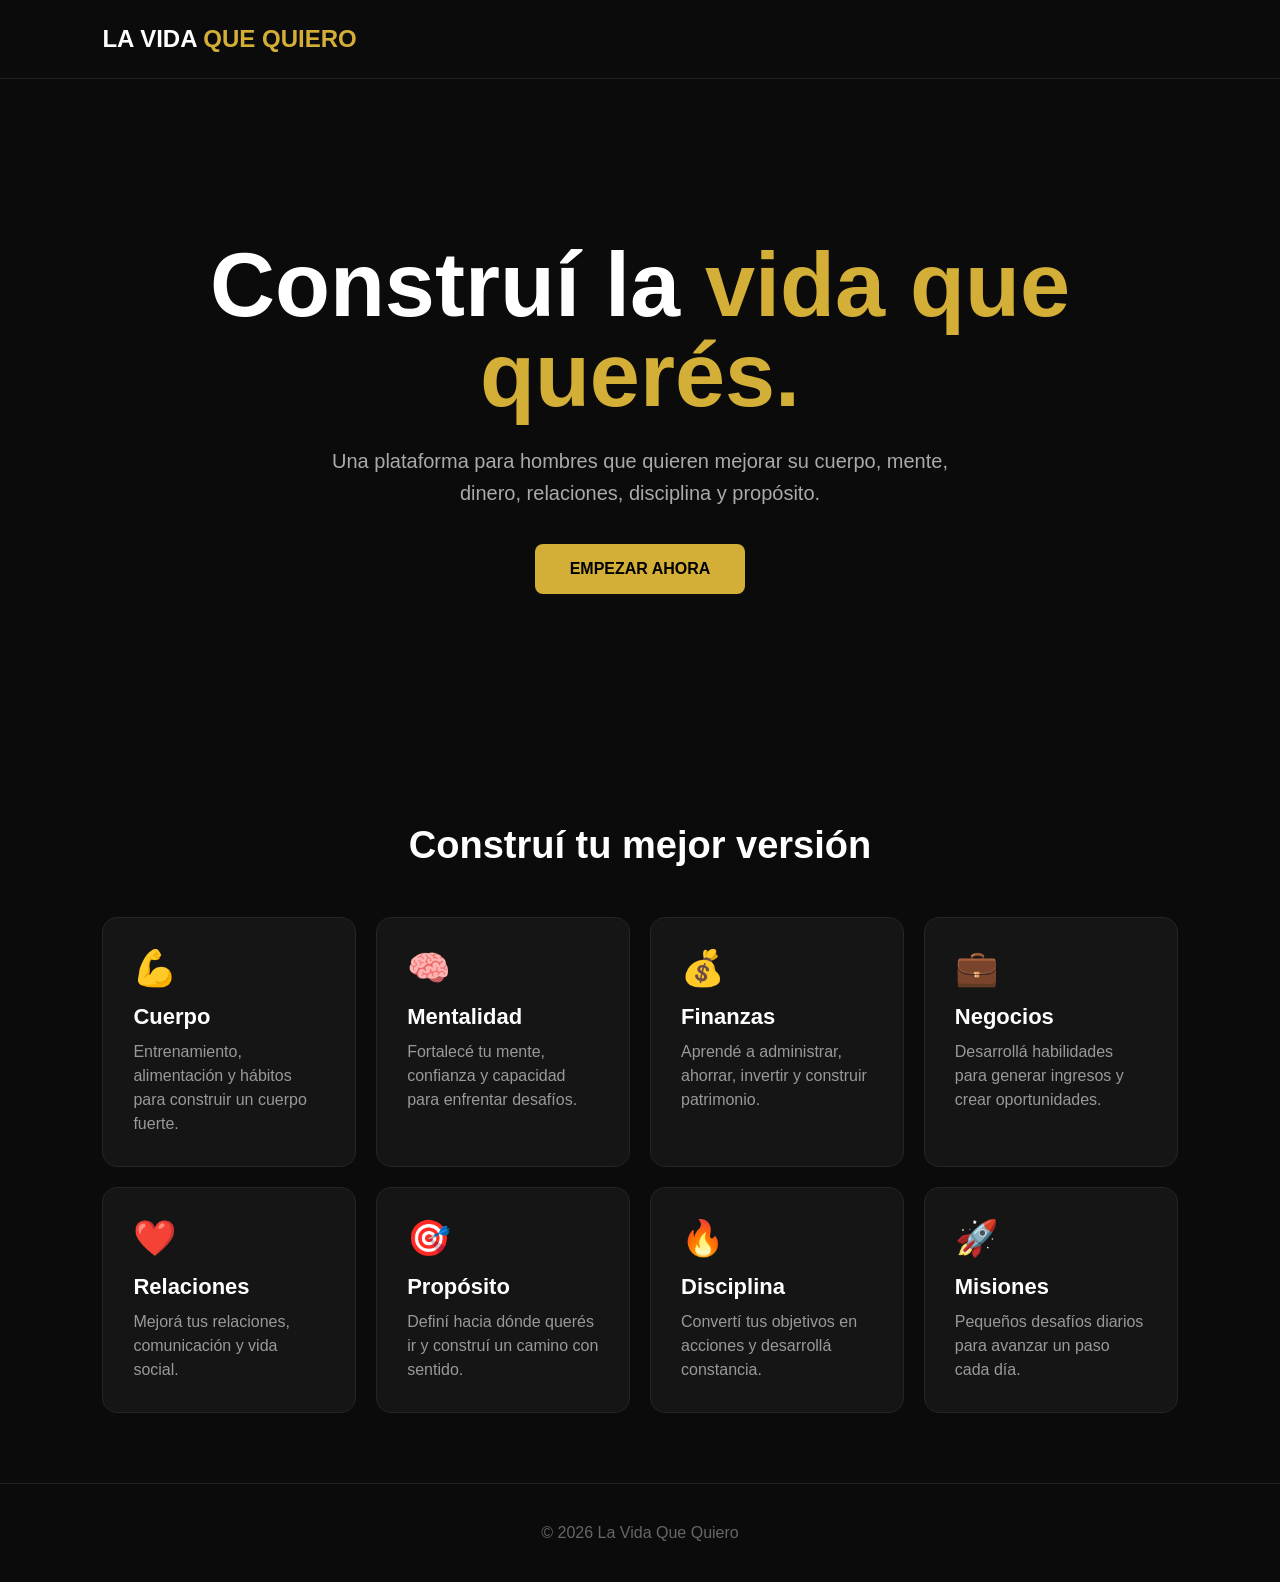
==== index.html @ 5ab0fb5f "Fix navigation links and section IDs in index.html Updated section IDs and button link for navigatio" ====
<!DOCTYPE html>
<html lang="es">
<head>
  <meta charset="UTF-8">
  <meta name="viewport" content="width=device-width, initial-scale=1.0">
  <title>La Vida Que Quiero</title>

  <style>
    * {
      margin: 0;
      padding: 0;
      box-sizing: border-box;
      font-family: Arial, sans-serif;
    }

    body {
      background: #0b0b0b;
      color: white;
      min-height: 100vh;
    }

    header {
      padding: 25px 8%;
      display: flex;
      justify-content: space-between;
      align-items: center;
      border-bottom: 1px solid #222;
    }

    .logo {
      font-size: 24px;
      font-weight: bold;
    }

    .logo span {
      color: #d4af37;
    }

    .hero {
      min-height: 75vh;
      display: flex;
      flex-direction: column;
      justify-content: center;
      align-items: center;
      text-align: center;
      padding: 40px 20px;
    }

    .hero h1 {
      font-size: clamp(45px, 8vw, 90px);
      max-width: 1000px;
      line-height: 1;
      margin-bottom: 25px;
    }

    .hero h1 span {
      color: #d4af37;
    }

    .hero p {
      max-width: 650px;
      color: #aaa;
      font-size: 20px;
      line-height: 1.6;
      margin-bottom: 35px;
    }

    .btn {
      display: inline-block;
      padding: 16px 35px;
      background: #d4af37;
      color: #000;
      text-decoration: none;
      font-weight: bold;
      border-radius: 8px;
      transition: 0.3s;
    }

    .btn:hover {
      transform: translateY(-3px);
      background: #f0ca4d;
    }

    .areas {
      padding: 70px 8%;
    }

    .areas h2 {
      text-align: center;
      font-size: 38px;
      margin-bottom: 50px;
    }

    .grid {
      display: grid;
      grid-template-columns: repeat(auto-fit, minmax(220px, 1fr));
      gap: 20px;
    }

    .card {
      background: #151515;
      border: 1px solid #252525;
      border-radius: 15px;
      padding: 30px;
      transition: 0.3s;
    }

    .card:hover {
      transform: translateY(-5px);
      border-color: #d4af37;
    }

    .card .icon {
      font-size: 35px;
      margin-bottom: 15px;
    }

    .card h3 {
      margin-bottom: 10px;
      font-size: 22px;
    }

    .card p {
      color: #999;
      line-height: 1.5;
    }

    footer {
      text-align: center;
      padding: 40px;
      border-top: 1px solid #222;
      color: #666;
    }
  </style>
</head>

<body>

  <header>
    <div class="logo">LA VIDA <span>QUE QUIERO</span></div>
  </header>

  <section class="hero">
    <h1>Construí la <span>vida que querés.</span></h1>

    <p>
      Una plataforma para hombres que quieren mejorar su cuerpo,
      mente, dinero, relaciones, disciplina y propósito.
    </p>

    <a href="#inicio" class="btn">EMPEZAR AHORA</a>
  </section>

  <section class="areas" id="inicio">

    <h2>Construí tu mejor versión</h2>

    <div class="grid">

      <div class="card">
        <div class="icon">💪</div>
        <h3>Cuerpo</h3>
        <p>Entrenamiento, alimentación y hábitos para construir un cuerpo fuerte.</p>
      </div>

      <div class="card">
        <div class="icon">🧠</div>
        <h3>Mentalidad</h3>
        <p>Fortalecé tu mente, confianza y capacidad para enfrentar desafíos.</p>
      </div>

      <div class="card">
        <div class="icon">💰</div>
        <h3>Finanzas</h3>
        <p>Aprendé a administrar, ahorrar, invertir y construir patrimonio.</p>
      </div>

      <div class="card">
        <div class="icon">💼</div>
        <h3>Negocios</h3>
        <p>Desarrollá habilidades para generar ingresos y crear oportunidades.</p>
      </div>

      <div class="card">
        <div class="icon">❤️</div>
        <h3>Relaciones</h3>
        <p>Mejorá tus relaciones, comunicación y vida social.</p>
      </div>

      <div class="card">
        <div class="icon">🎯</div>
        <h3>Propósito</h3>
        <p>Definí hacia dónde querés ir y construí un camino con sentido.</p>
      </div>

      <div class="card">
        <div class="icon">🔥</div>
        <h3>Disciplina</h3>
        <p>Convertí tus objetivos en acciones y desarrollá constancia.</p>
      </div>

      <div class="card">
        <div class="icon">🚀</div>
        <h3>Misiones</h3>
        <p>Pequeños desafíos diarios para avanzar un paso cada día.</p>
      </div>

    </div>
  </section>

  <footer>
    © 2026 La Vida Que Quiero
  </footer>

</body>
</html>
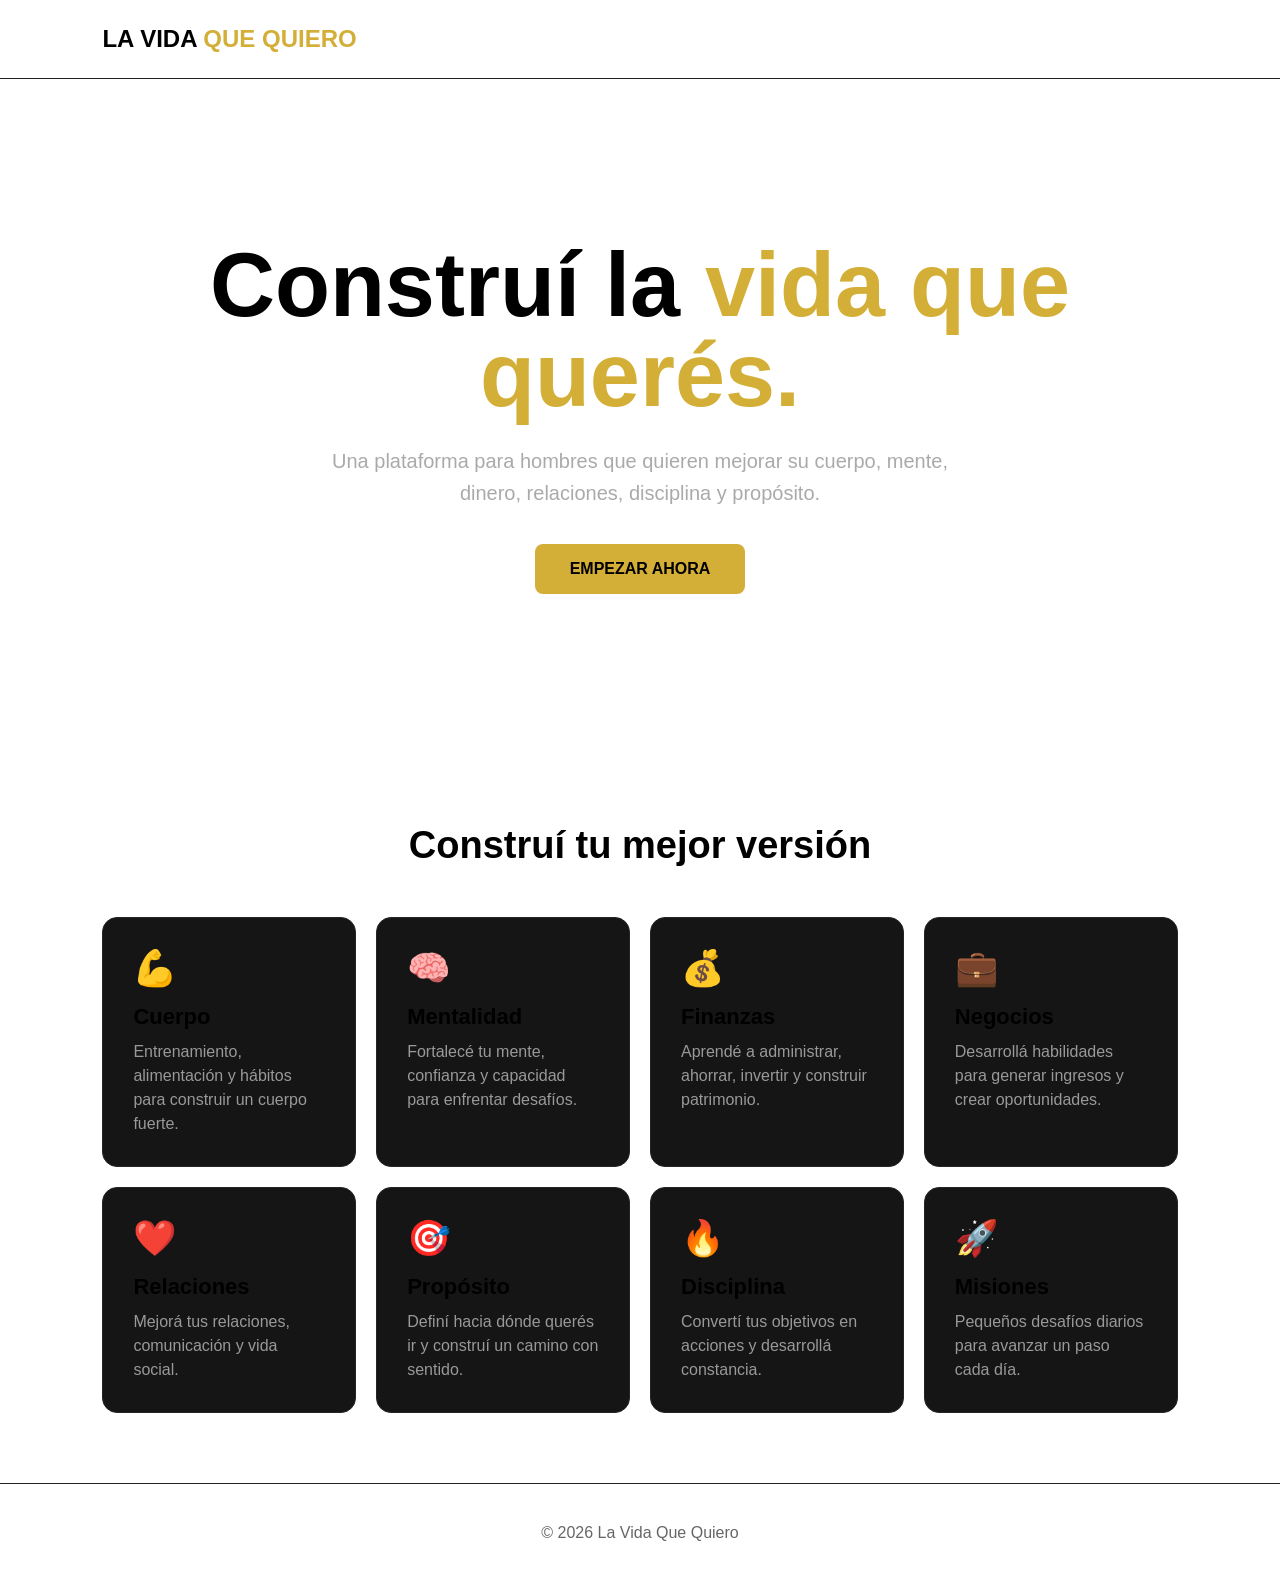
==== commit 384e4f12: "Update index.html" ====
--- a/index.html
+++ b/index.html
@@ -13,6 +13,17 @@
       font-family: Arial, sans-serif;
     }
 
+    <script>
+function iniciarDisciplina() {
+  alert(
+    "🔥 DESAFÍO DE DISCIPLINA\n\n" +
+    "Durante los próximos 7 días vas a cumplir una misión diaria.\n\n" +
+    "Día 1: Levantate y tendé tu cama inmediatamente.\n\n" +
+    "¿Estás preparado para empezar?"
+  );
+}
+</script>
+    
     body {
       background: #0b0b0b;
       color: white;
@@ -193,11 +204,11 @@
         <p>Definí hacia dónde querés ir y construí un camino con sentido.</p>
       </div>
 
-      <div class="card">
-        <div class="icon">🔥</div>
-        <h3>Disciplina</h3>
-        <p>Convertí tus objetivos en acciones y desarrollá constancia.</p>
-      </div>
+  <div class="card" onclick="iniciarDisciplina()" style="cursor:pointer;">
+  <div class="icon">🔥</div>
+  <h3>Disciplina</h3>
+  <p>Convertí tus objetivos en acciones y desarrollá constancia.</p>
+</div>
 
       <div class="card">
         <div class="icon">🚀</div>
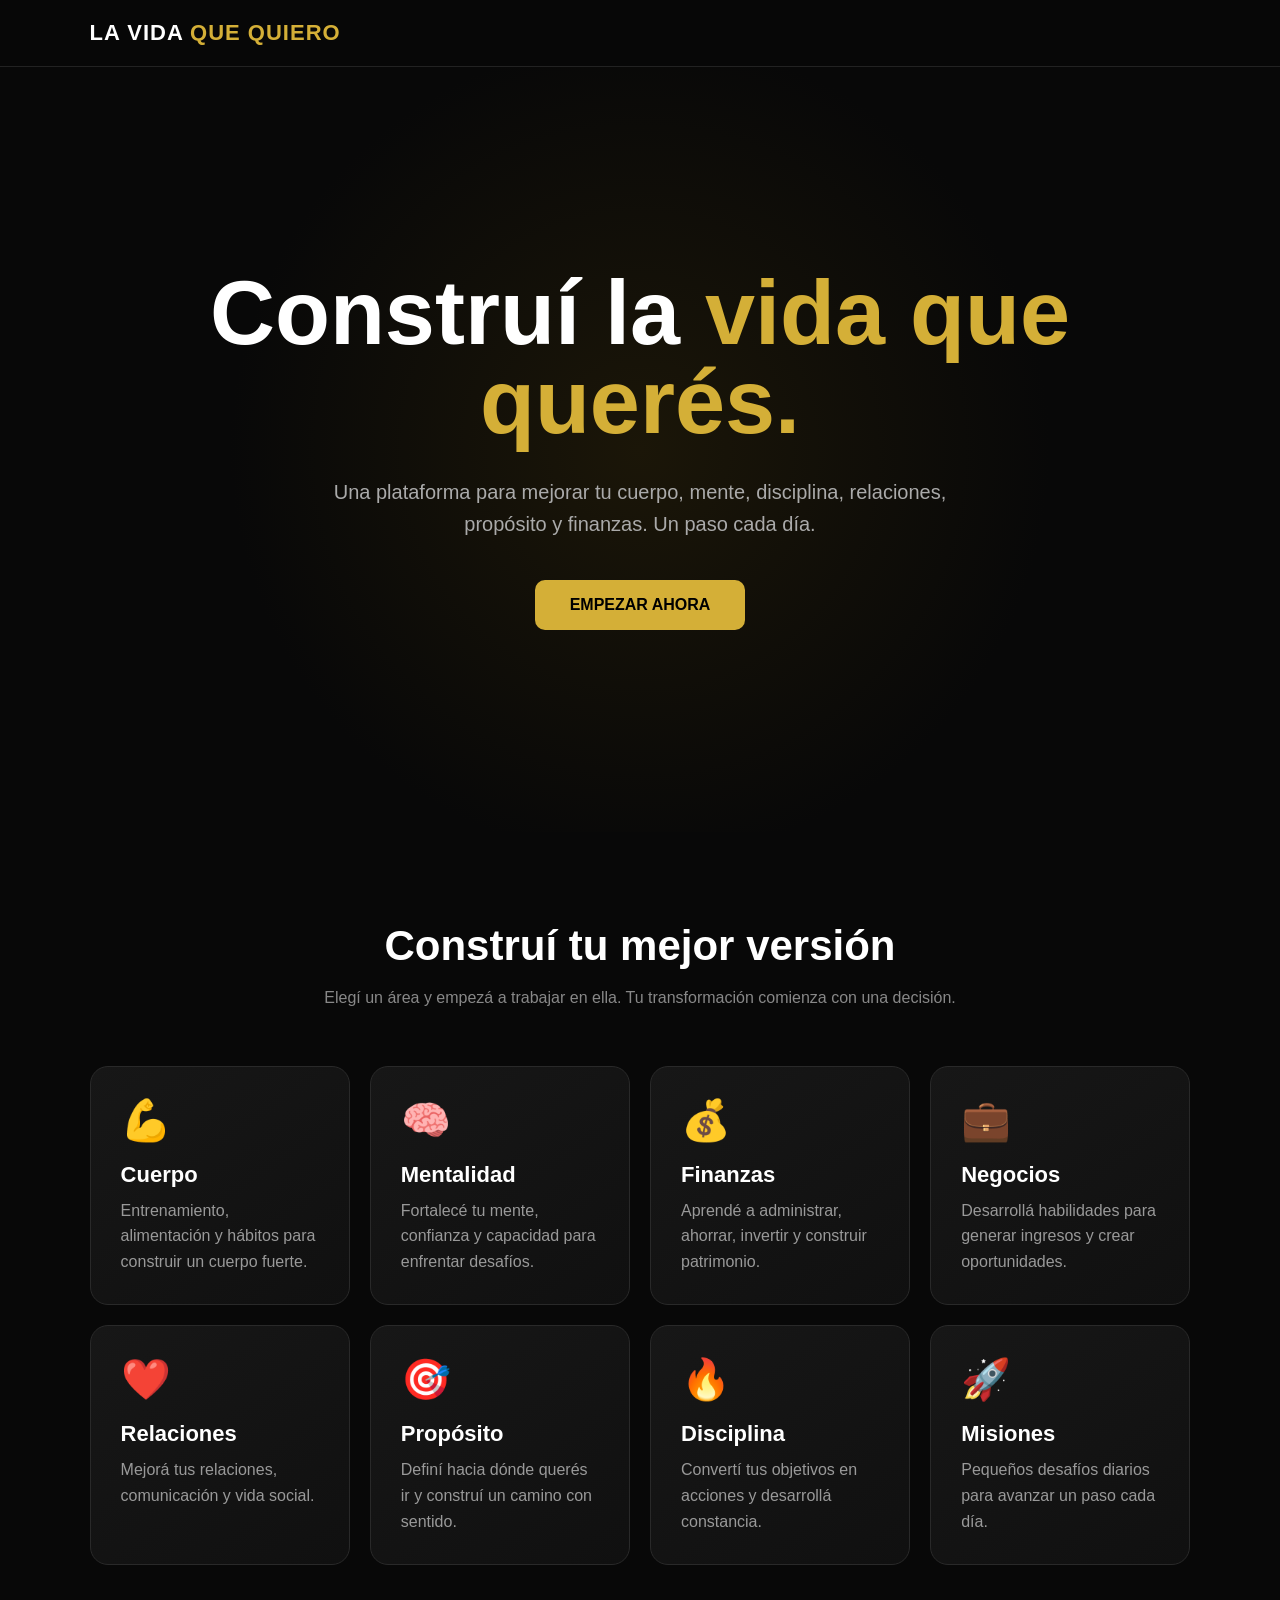
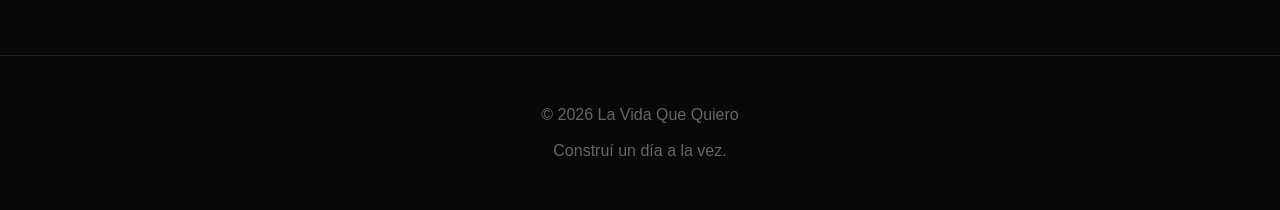
==== commit 53c57ea1: "Refactor index.html for improved structure and styles" ====
--- a/index.html
+++ b/index.html
@@ -1,227 +1,1056 @@
 <!DOCTYPE html>
 <html lang="es">
 <head>
-  <meta charset="UTF-8">
-  <meta name="viewport" content="width=device-width, initial-scale=1.0">
-  <title>La Vida Que Quiero</title>
-
-  <style>
-    * {
-      margin: 0;
-      padding: 0;
-      box-sizing: border-box;
-      font-family: Arial, sans-serif;
-    }
-
-    <script>
-function iniciarDisciplina() {
-  alert(
-    "🔥 DESAFÍO DE DISCIPLINA\n\n" +
-    "Durante los próximos 7 días vas a cumplir una misión diaria.\n\n" +
-    "Día 1: Levantate y tendé tu cama inmediatamente.\n\n" +
-    "¿Estás preparado para empezar?"
-  );
-}
+<meta charset="UTF-8">
+<meta name="viewport" content="width=device-width, initial-scale=1.0">
+
+<title>La Vida Que Quiero</title>
+
+<style>
+
+*{
+    margin:0;
+    padding:0;
+    box-sizing:border-box;
+    font-family:Arial,Helvetica,sans-serif;
+}
+
+html{
+    scroll-behavior:smooth;
+}
+
+body{
+    background:#080808;
+    color:#fff;
+    min-height:100vh;
+}
+
+/* HEADER */
+
+header{
+    position:sticky;
+    top:0;
+    z-index:100;
+    padding:20px 7%;
+    display:flex;
+    justify-content:space-between;
+    align-items:center;
+    background:rgba(8,8,8,.92);
+    backdrop-filter:blur(10px);
+    border-bottom:1px solid #222;
+}
+
+.logo{
+    font-size:22px;
+    font-weight:800;
+    letter-spacing:1px;
+}
+
+.logo span{
+    color:#d4af37;
+}
+
+/* HERO */
+
+.hero{
+    min-height:85vh;
+    display:flex;
+    flex-direction:column;
+    justify-content:center;
+    align-items:center;
+    text-align:center;
+    padding:70px 20px;
+    background:
+    radial-gradient(circle at center,#1b1608 0%,#080808 55%);
+}
+
+.hero h1{
+    font-size:clamp(45px,8vw,90px);
+    line-height:.98;
+    max-width:1000px;
+    margin-bottom:30px;
+}
+
+.hero h1 span{
+    color:#d4af37;
+}
+
+.hero p{
+    max-width:700px;
+    color:#aaa;
+    font-size:20px;
+    line-height:1.6;
+    margin-bottom:40px;
+}
+
+.btn{
+    display:inline-block;
+    border:none;
+    padding:16px 35px;
+    background:#d4af37;
+    color:#000;
+    text-decoration:none;
+    font-weight:800;
+    border-radius:10px;
+    cursor:pointer;
+    transition:.3s;
+}
+
+.btn:hover{
+    transform:translateY(-3px);
+    box-shadow:0 10px 30px rgba(212,175,55,.2);
+}
+
+/* AREAS */
+
+.areas{
+    padding:90px 7%;
+}
+
+.section-title{
+    text-align:center;
+    font-size:42px;
+    margin-bottom:15px;
+}
+
+.section-subtitle{
+    text-align:center;
+    color:#888;
+    max-width:650px;
+    margin:0 auto 55px;
+    line-height:1.6;
+}
+
+.grid{
+    display:grid;
+    grid-template-columns:repeat(auto-fit,minmax(230px,1fr));
+    gap:20px;
+}
+
+.card{
+    background:linear-gradient(145deg,#171717,#101010);
+    border:1px solid #292929;
+    border-radius:18px;
+    padding:30px;
+    cursor:pointer;
+    transition:.3s;
+}
+
+.card:hover{
+    transform:translateY(-7px);
+    border-color:#d4af37;
+    box-shadow:0 15px 40px rgba(0,0,0,.5);
+}
+
+.icon{
+    font-size:40px;
+    margin-bottom:18px;
+}
+
+.card h3{
+    font-size:22px;
+    margin-bottom:10px;
+}
+
+.card p{
+    color:#999;
+    line-height:1.6;
+}
+
+/* MODAL */
+
+.modal{
+    display:none;
+    position:fixed;
+    inset:0;
+    z-index:1000;
+    background:rgba(0,0,0,.82);
+    backdrop-filter:blur(8px);
+    padding:20px;
+    overflow-y:auto;
+}
+
+.modal.active{
+    display:flex;
+    justify-content:center;
+    align-items:center;
+}
+
+.modal-box{
+    width:100%;
+    max-width:650px;
+    max-height:90vh;
+    overflow-y:auto;
+    background:#111;
+    border:1px solid #333;
+    border-radius:22px;
+    padding:30px;
+    position:relative;
+    box-shadow:0 30px 80px rgba(0,0,0,.8);
+}
+
+.close{
+    position:absolute;
+    top:15px;
+    right:20px;
+    background:none;
+    border:none;
+    color:#aaa;
+    font-size:30px;
+    cursor:pointer;
+}
+
+.close:hover{
+    color:#fff;
+}
+
+.modal-title{
+    font-size:32px;
+    margin-bottom:10px;
+}
+
+.modal-description{
+    color:#999;
+    line-height:1.6;
+    margin-bottom:25px;
+}
+
+/* PROGRESS */
+
+.progress-info{
+    display:flex;
+    justify-content:space-between;
+    margin-bottom:10px;
+    font-weight:bold;
+}
+
+.progress-bar{
+    width:100%;
+    height:12px;
+    background:#252525;
+    border-radius:20px;
+    overflow:hidden;
+    margin-bottom:30px;
+}
+
+.progress-fill{
+    height:100%;
+    width:0%;
+    background:#d4af37;
+    transition:.5s;
+}
+
+/* DAYS */
+
+.day{
+    background:#181818;
+    border:1px solid #292929;
+    border-radius:15px;
+    padding:20px;
+    margin-bottom:15px;
+    display:flex;
+    justify-content:space-between;
+    align-items:center;
+    gap:15px;
+}
+
+.day.completed{
+    border-color:#d4af37;
+    background:#19170f;
+}
+
+.day-number{
+    color:#d4af37;
+    font-weight:bold;
+    margin-bottom:5px;
+}
+
+.day h4{
+    margin-bottom:5px;
+}
+
+.day p{
+    color:#888;
+    font-size:14px;
+}
+
+.complete-btn{
+    border:1px solid #444;
+    background:#222;
+    color:#fff;
+    padding:10px 15px;
+    border-radius:8px;
+    cursor:pointer;
+    white-space:nowrap;
+}
+
+.complete-btn:hover{
+    border-color:#d4af37;
+}
+
+.day.completed .complete-btn{
+    background:#d4af37;
+    color:#000;
+    border-color:#d4af37;
+}
+
+/* RESET */
+
+.reset{
+    margin-top:20px;
+    background:transparent;
+    color:#777;
+    border:1px solid #333;
+    padding:10px 15px;
+    border-radius:8px;
+    cursor:pointer;
+}
+
+.reset:hover{
+    color:#fff;
+}
+
+/* SUCCESS */
+
+.success{
+    display:none;
+    text-align:center;
+    background:#19170f;
+    border:1px solid #d4af37;
+    border-radius:15px;
+    padding:25px;
+    margin-top:20px;
+}
+
+.success.show{
+    display:block;
+}
+
+.success h3{
+    color:#d4af37;
+    font-size:25px;
+    margin-bottom:10px;
+}
+
+/* FOOTER */
+
+footer{
+    text-align:center;
+    padding:50px 20px;
+    border-top:1px solid #222;
+    color:#666;
+}
+
+/* MOBILE */
+
+@media(max-width:600px){
+
+    header{
+        padding:18px 5%;
+    }
+
+    .logo{
+        font-size:17px;
+    }
+
+    .hero{
+        min-height:80vh;
+    }
+
+    .hero p{
+        font-size:17px;
+    }
+
+    .areas{
+        padding:70px 5%;
+    }
+
+    .section-title{
+        font-size:34px;
+    }
+
+    .modal-box{
+        padding:22px;
+    }
+
+    .modal-title{
+        font-size:27px;
+    }
+
+    .day{
+        align-items:flex-start;
+        flex-direction:column;
+    }
+
+    .complete-btn{
+        width:100%;
+    }
+
+}
+
+</style>
+</head>
+
+<body>
+
+<header>
+
+    <div class="logo">
+        LA VIDA <span>QUE QUIERO</span>
+    </div>
+
+</header>
+
+
+<!-- HERO -->
+
+<section class="hero">
+
+    <h1>
+        Construí la <span>vida que querés.</span>
+    </h1>
+
+    <p>
+        Una plataforma para mejorar tu cuerpo, mente,
+        disciplina, relaciones, propósito y finanzas.
+        Un paso cada día.
+    </p>
+
+    <a href="#areas" class="btn">
+        EMPEZAR AHORA
+    </a>
+
+</section>
+
+
+<!-- AREAS -->
+
+<section class="areas" id="areas">
+
+    <h2 class="section-title">
+        Construí tu mejor versión
+    </h2>
+
+    <p class="section-subtitle">
+        Elegí un área y empezá a trabajar en ella.
+        Tu transformación comienza con una decisión.
+    </p>
+
+
+    <div class="grid">
+
+
+        <!-- CUERPO -->
+
+        <div class="card" onclick="mostrarMensaje('Cuerpo')">
+
+            <div class="icon">💪</div>
+
+            <h3>Cuerpo</h3>
+
+            <p>
+                Entrenamiento, alimentación y hábitos
+                para construir un cuerpo fuerte.
+            </p>
+
+        </div>
+
+
+        <!-- MENTALIDAD -->
+
+        <div class="card" onclick="mostrarMensaje('Mentalidad')">
+
+            <div class="icon">🧠</div>
+
+            <h3>Mentalidad</h3>
+
+            <p>
+                Fortalecé tu mente, confianza y capacidad
+                para enfrentar desafíos.
+            </p>
+
+        </div>
+
+
+        <!-- FINANZAS -->
+
+        <div class="card" onclick="mostrarMensaje('Finanzas')">
+
+            <div class="icon">💰</div>
+
+            <h3>Finanzas</h3>
+
+            <p>
+                Aprendé a administrar, ahorrar,
+                invertir y construir patrimonio.
+            </p>
+
+        </div>
+
+
+        <!-- NEGOCIOS -->
+
+        <div class="card" onclick="mostrarMensaje('Negocios')">
+
+            <div class="icon">💼</div>
+
+            <h3>Negocios</h3>
+
+            <p>
+                Desarrollá habilidades para generar
+                ingresos y crear oportunidades.
+            </p>
+
+        </div>
+
+
+        <!-- RELACIONES -->
+
+        <div class="card" onclick="mostrarMensaje('Relaciones')">
+
+            <div class="icon">❤️</div>
+
+            <h3>Relaciones</h3>
+
+            <p>
+                Mejorá tus relaciones, comunicación
+                y vida social.
+            </p>
+
+        </div>
+
+
+        <!-- PROPOSITO -->
+
+        <div class="card" onclick="mostrarMensaje('Propósito')">
+
+            <div class="icon">🎯</div>
+
+            <h3>Propósito</h3>
+
+            <p>
+                Definí hacia dónde querés ir
+                y construí un camino con sentido.
+            </p>
+
+        </div>
+
+
+        <!-- DISCIPLINA -->
+
+        <div class="card"
+             onclick="abrirDisciplina()">
+
+            <div class="icon">🔥</div>
+
+            <h3>Disciplina</h3>
+
+            <p>
+                Convertí tus objetivos en acciones
+                y desarrollá constancia.
+            </p>
+
+        </div>
+
+
+        <!-- MISIONES -->
+
+        <div class="card" onclick="mostrarMensaje('Misiones')">
+
+            <div class="icon">🚀</div>
+
+            <h3>Misiones</h3>
+
+            <p>
+                Pequeños desafíos diarios para avanzar
+                un paso cada día.
+            </p>
+
+        </div>
+
+
+    </div>
+
+</section>
+
+
+<!-- MODAL DISCIPLINA -->
+
+<div class="modal" id="disciplinaModal">
+
+    <div class="modal-box">
+
+        <button class="close"
+                onclick="cerrarDisciplina()">
+            ×
+        </button>
+
+
+        <h2 class="modal-title">
+            🔥 Desafío de Disciplina
+        </h2>
+
+        <p class="modal-description">
+            Durante 7 días vas a completar una misión
+            diaria. No busques perfección. Buscá constancia.
+        </p>
+
+
+        <div class="progress-info">
+
+            <span>Tu progreso</span>
+
+            <span id="progressText">
+                0 / 7
+            </span>
+
+        </div>
+
+
+        <div class="progress-bar">
+
+            <div class="progress-fill"
+                 id="progressFill">
+            </div>
+
+        </div>
+
+
+        <div id="daysContainer">
+
+
+            <!-- DÍA 1 -->
+
+            <div class="day" id="day1">
+
+                <div>
+
+                    <div class="day-number">
+                        DÍA 1
+                    </div>
+
+                    <h4>
+                        Ordená tu entorno
+                    </h4>
+
+                    <p>
+                        Tendé tu cama y ordená tu habitación
+                        apenas comiences el día.
+                    </p>
+
+                </div>
+
+                <button class="complete-btn"
+                        onclick="completarDia(1)">
+                    Completar
+                </button>
+
+            </div>
+
+
+            <!-- DÍA 2 -->
+
+            <div class="day" id="day2">
+
+                <div>
+
+                    <div class="day-number">
+                        DÍA 2
+                    </div>
+
+                    <h4>
+                        Cumplí una promesa
+                    </h4>
+
+                    <p>
+                        Elegí una tarea pendiente y terminala
+                        antes de distraerte.
+                    </p>
+
+                </div>
+
+                <button class="complete-btn"
+                        onclick="completarDia(2)">
+                    Completar
+                </button>
+
+            </div>
+
+
+            <!-- DÍA 3 -->
+
+            <div class="day" id="day3">
+
+                <div>
+
+                    <div class="day-number">
+                        DÍA 3
+                    </div>
+
+                    <h4>
+                        30 minutos sin distracciones
+                    </h4>
+
+                    <p>
+                        Trabajá durante 30 minutos
+                        sin redes sociales ni distracciones.
+                    </p>
+
+                </div>
+
+                <button class="complete-btn"
+                        onclick="completarDia(3)">
+                    Completar
+                </button>
+
+            </div>
+
+
+            <!-- DÍA 4 -->
+
+            <div class="day" id="day4">
+
+                <div>
+
+                    <div class="day-number">
+                        DÍA 4
+                    </div>
+
+                    <h4>
+                        Hacé lo difícil primero
+                    </h4>
+
+                    <p>
+                        Completá una tarea que venís evitando.
+                    </p>
+
+                </div>
+
+                <button class="complete-btn"
+                        onclick="completarDia(4)">
+                    Completar
+                </button>
+
+            </div>
+
+
+            <!-- DÍA 5 -->
+
+            <div class="day" id="day5">
+
+                <div>
+
+                    <div class="day-number">
+                        DÍA 5
+                    </div>
+
+                    <h4>
+                        Controlá tus impulsos
+                    </h4>
+
+                    <p>
+                        Evitá durante el día una distracción
+                        que normalmente te hace perder tiempo.
+                    </p>
+
+                </div>
+
+                <button class="complete-btn"
+                        onclick="completarDia(5)">
+                    Completar
+                </button>
+
+            </div>
+
+
+            <!-- DÍA 6 -->
+
+            <div class="day" id="day6">
+
+                <div>
+
+                    <div class="day-number">
+                        DÍA 6
+                    </div>
+
+                    <h4>
+                        Cumplí aunque no tengas ganas
+                    </h4>
+
+                    <p>
+                        Elegí una tarea importante y hacela
+                        aunque no tengas motivación.
+                    </p>
+
+                </div>
+
+                <button class="complete-btn"
+                        onclick="completarDia(6)">
+                    Completar
+                </button>
+
+            </div>
+
+
+            <!-- DÍA 7 -->
+
+            <div class="day" id="day7">
+
+                <div>
+
+                    <div class="day-number">
+                        DÍA 7
+                    </div>
+
+                    <h4>
+                        Demostrate que podés
+                    </h4>
+
+                    <p>
+                        Completá una acción que represente
+                        la persona que querés convertirte.
+                    </p>
+
+                </div>
+
+                <button class="complete-btn"
+                        onclick="completarDia(7)">
+                    Completar
+                </button>
+
+            </div>
+
+
+        </div>
+
+
+        <div class="success" id="successBox">
+
+            <h3>
+                🏆 ¡DESAFÍO COMPLETADO!
+            </h3>
+
+            <p>
+                Completaste los 7 días.
+                Acabás de demostrar que podés cumplir
+                lo que te proponés.
+            </p>
+
+        </div>
+
+
+        <button class="reset"
+                onclick="reiniciarDesafio()">
+            Reiniciar desafío
+        </button>
+
+
+    </div>
+
+</div>
+
+
+<!-- FOOTER -->
+
+<footer>
+
+    © 2026 La Vida Que Quiero
+
+    <br><br>
+
+    Construí un día a la vez.
+
+</footer>
+
+
+<script>
+
+/* =========================
+   DISCIPLINA
+========================= */
+
+let progreso =
+    JSON.parse(localStorage.getItem("disciplinaProgreso")) || [];
+
+
+function abrirDisciplina(){
+
+    document
+        .getElementById("disciplinaModal")
+        .classList.add("active");
+
+    actualizarProgreso();
+
+}
+
+
+function cerrarDisciplina(){
+
+    document
+        .getElementById("disciplinaModal")
+        .classList.remove("active");
+
+}
+
+
+/* COMPLETAR DÍA */
+
+function completarDia(dia){
+
+    if(!progreso.includes(dia)){
+
+        progreso.push(dia);
+
+        progreso.sort(function(a,b){
+            return a-b;
+        });
+
+        localStorage.setItem(
+            "disciplinaProgreso",
+            JSON.stringify(progreso)
+        );
+
+    }
+
+    actualizarProgreso();
+
+}
+
+
+/* ACTUALIZAR PROGRESO */
+
+function actualizarProgreso(){
+
+    for(let i=1;i<=7;i++){
+
+        const elemento =
+            document.getElementById("day"+i);
+
+        const boton =
+            elemento.querySelector(".complete-btn");
+
+        if(progreso.includes(i)){
+
+            elemento.classList.add("completed");
+
+            boton.innerText="✓ Completado";
+
+        }else{
+
+            elemento.classList.remove("completed");
+
+            boton.innerText="Completar";
+
+        }
+
+    }
+
+
+    const cantidad =
+        progreso.length;
+
+
+    document.getElementById(
+        "progressText"
+    ).innerText =
+        cantidad + " / 7";
+
+
+    const porcentaje =
+        (cantidad / 7) * 100;
+
+
+    document.getElementById(
+        "progressFill"
+    ).style.width =
+        porcentaje + "%";
+
+
+    if(cantidad === 7){
+
+        document
+            .getElementById("successBox")
+            .classList.add("show");
+
+    }else{
+
+        document
+            .getElementById("successBox")
+            .classList.remove("show");
+
+    }
+
+}
+
+
+/* REINICIAR */
+
+function reiniciarDesafio(){
+
+    const confirmar =
+        confirm(
+            "¿Seguro que querés reiniciar tu desafío?"
+        );
+
+    if(!confirmar){
+        return;
+    }
+
+
+    progreso=[];
+
+
+    localStorage.removeItem(
+        "disciplinaProgreso"
+    );
+
+
+    actualizarProgreso();
+
+}
+
+
+/* =========================
+   OTRAS ÁREAS
+========================= */
+
+function mostrarMensaje(area){
+
+    alert(
+        "🚀 " + area +
+        "\n\nEsta sección está en construcción.\n\n" +
+        "Próximamente vas a poder comenzar desafíos " +
+        "específicos de esta área."
+    );
+
+}
+
+
+/* =========================
+   CERRAR MODAL
+========================= */
+
+document
+    .getElementById("disciplinaModal")
+    .addEventListener(
+        "click",
+        function(event){
+
+            if(event.target === this){
+
+                cerrarDisciplina();
+
+            }
+
+        }
+    );
+
+
+/* CARGAR PROGRESO */
+
+actualizarProgreso();
+
 </script>
-    
-    body {
-      background: #0b0b0b;
-      color: white;
-      min-height: 100vh;
-    }
-
-    header {
-      padding: 25px 8%;
-      display: flex;
-      justify-content: space-between;
-      align-items: center;
-      border-bottom: 1px solid #222;
-    }
-
-    .logo {
-      font-size: 24px;
-      font-weight: bold;
-    }
-
-    .logo span {
-      color: #d4af37;
-    }
-
-    .hero {
-      min-height: 75vh;
-      display: flex;
-      flex-direction: column;
-      justify-content: center;
-      align-items: center;
-      text-align: center;
-      padding: 40px 20px;
-    }
-
-    .hero h1 {
-      font-size: clamp(45px, 8vw, 90px);
-      max-width: 1000px;
-      line-height: 1;
-      margin-bottom: 25px;
-    }
-
-    .hero h1 span {
-      color: #d4af37;
-    }
-
-    .hero p {
-      max-width: 650px;
-      color: #aaa;
-      font-size: 20px;
-      line-height: 1.6;
-      margin-bottom: 35px;
-    }
-
-    .btn {
-      display: inline-block;
-      padding: 16px 35px;
-      background: #d4af37;
-      color: #000;
-      text-decoration: none;
-      font-weight: bold;
-      border-radius: 8px;
-      transition: 0.3s;
-    }
-
-    .btn:hover {
-      transform: translateY(-3px);
-      background: #f0ca4d;
-    }
-
-    .areas {
-      padding: 70px 8%;
-    }
-
-    .areas h2 {
-      text-align: center;
-      font-size: 38px;
-      margin-bottom: 50px;
-    }
-
-    .grid {
-      display: grid;
-      grid-template-columns: repeat(auto-fit, minmax(220px, 1fr));
-      gap: 20px;
-    }
-
-    .card {
-      background: #151515;
-      border: 1px solid #252525;
-      border-radius: 15px;
-      padding: 30px;
-      transition: 0.3s;
-    }
-
-    .card:hover {
-      transform: translateY(-5px);
-      border-color: #d4af37;
-    }
-
-    .card .icon {
-      font-size: 35px;
-      margin-bottom: 15px;
-    }
-
-    .card h3 {
-      margin-bottom: 10px;
-      font-size: 22px;
-    }
-
-    .card p {
-      color: #999;
-      line-height: 1.5;
-    }
-
-    footer {
-      text-align: center;
-      padding: 40px;
-      border-top: 1px solid #222;
-      color: #666;
-    }
-  </style>
-</head>
-
-<body>
-
-  <header>
-    <div class="logo">LA VIDA <span>QUE QUIERO</span></div>
-  </header>
-
-  <section class="hero">
-    <h1>Construí la <span>vida que querés.</span></h1>
-
-    <p>
-      Una plataforma para hombres que quieren mejorar su cuerpo,
-      mente, dinero, relaciones, disciplina y propósito.
-    </p>
-
-    <a href="#inicio" class="btn">EMPEZAR AHORA</a>
-  </section>
-
-  <section class="areas" id="inicio">
-
-    <h2>Construí tu mejor versión</h2>
-
-    <div class="grid">
-
-      <div class="card">
-        <div class="icon">💪</div>
-        <h3>Cuerpo</h3>
-        <p>Entrenamiento, alimentación y hábitos para construir un cuerpo fuerte.</p>
-      </div>
-
-      <div class="card">
-        <div class="icon">🧠</div>
-        <h3>Mentalidad</h3>
-        <p>Fortalecé tu mente, confianza y capacidad para enfrentar desafíos.</p>
-      </div>
-
-      <div class="card">
-        <div class="icon">💰</div>
-        <h3>Finanzas</h3>
-        <p>Aprendé a administrar, ahorrar, invertir y construir patrimonio.</p>
-      </div>
-
-      <div class="card">
-        <div class="icon">💼</div>
-        <h3>Negocios</h3>
-        <p>Desarrollá habilidades para generar ingresos y crear oportunidades.</p>
-      </div>
-
-      <div class="card">
-        <div class="icon">❤️</div>
-        <h3>Relaciones</h3>
-        <p>Mejorá tus relaciones, comunicación y vida social.</p>
-      </div>
-
-      <div class="card">
-        <div class="icon">🎯</div>
-        <h3>Propósito</h3>
-        <p>Definí hacia dónde querés ir y construí un camino con sentido.</p>
-      </div>
-
-  <div class="card" onclick="iniciarDisciplina()" style="cursor:pointer;">
-  <div class="icon">🔥</div>
-  <h3>Disciplina</h3>
-  <p>Convertí tus objetivos en acciones y desarrollá constancia.</p>
-</div>
-
-      <div class="card">
-        <div class="icon">🚀</div>
-        <h3>Misiones</h3>
-        <p>Pequeños desafíos diarios para avanzar un paso cada día.</p>
-      </div>
-
-    </div>
-  </section>
-
-  <footer>
-    © 2026 La Vida Que Quiero
-  </footer>
 
 </body>
 </html>
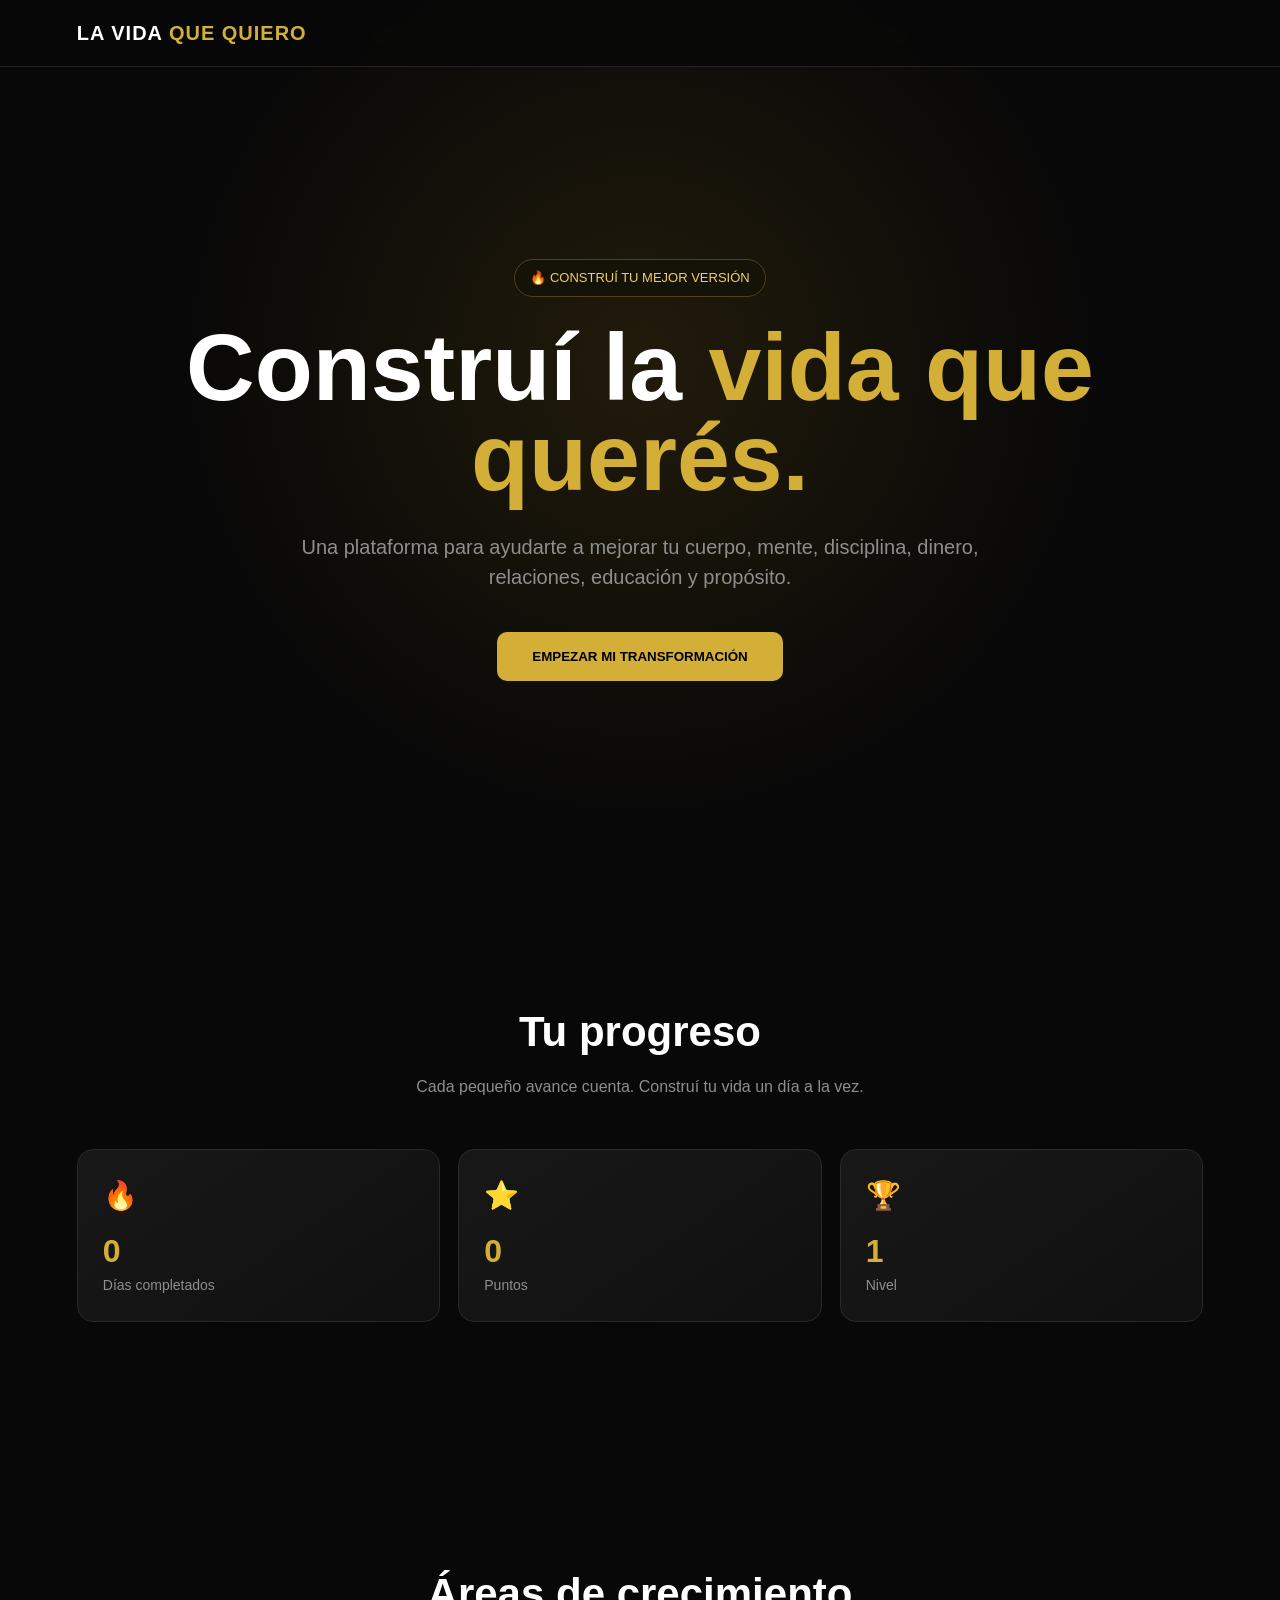
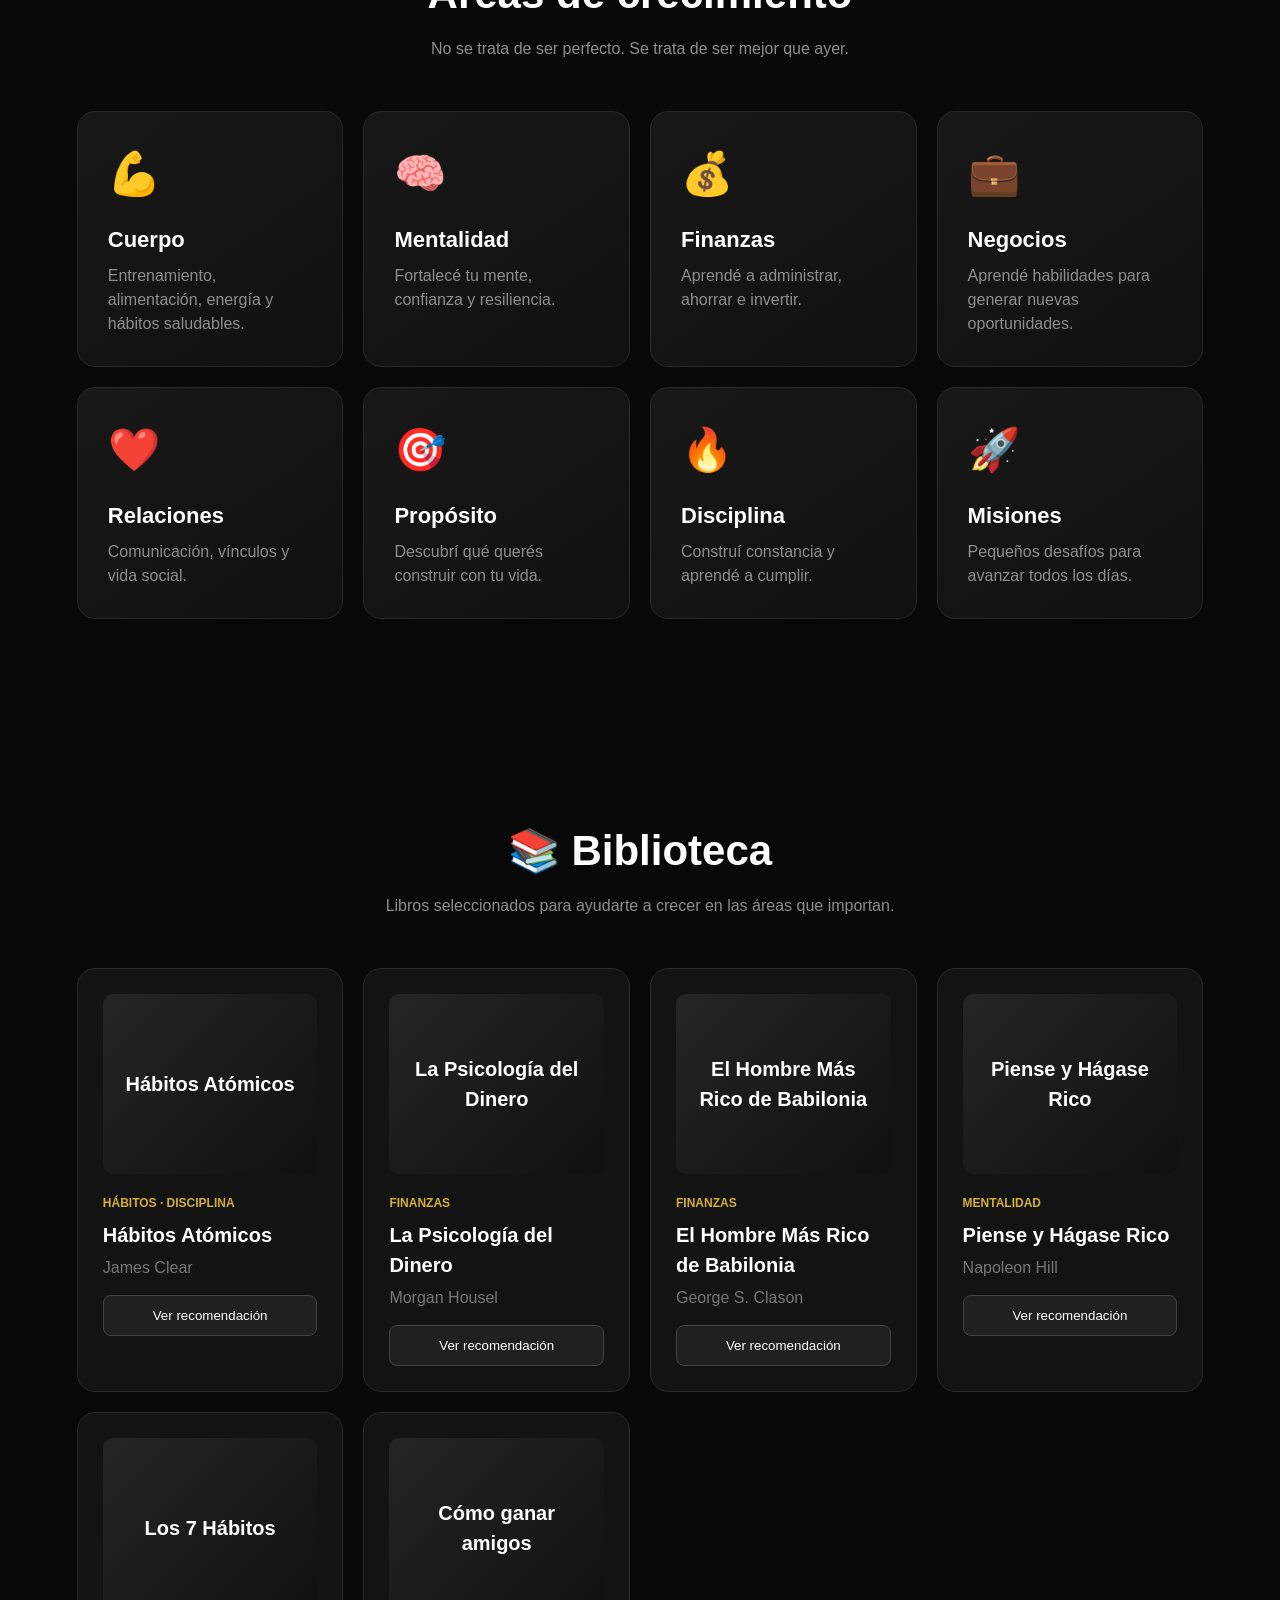
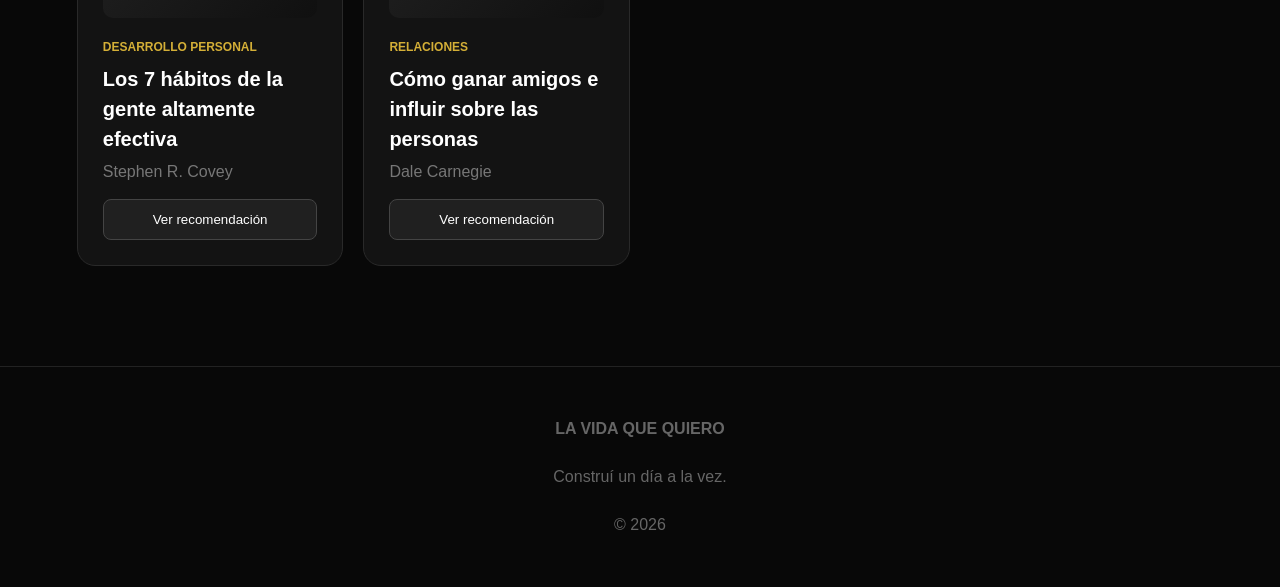
==== commit 40291fb9: "Update index.html" ====
--- a/index.html
+++ b/index.html
@@ -1,18 +1,24 @@
 <!DOCTYPE html>
 <html lang="es">
 <head>
+
 <meta charset="UTF-8">
-<meta name="viewport" content="width=device-width, initial-scale=1.0">
+
+<meta name="viewport"
+content="width=device-width, initial-scale=1.0">
 
 <title>La Vida Que Quiero</title>
 
 <style>
+
+/* =========================
+   RESET
+========================= */
 
 *{
     margin:0;
     padding:0;
     box-sizing:border-box;
-    font-family:Arial,Helvetica,sans-serif;
 }
 
 html{
@@ -20,1037 +26,2846 @@
 }
 
 body{
+    font-family:Arial,Helvetica,sans-serif;
     background:#080808;
     color:#fff;
+    line-height:1.5;
+}
+
+button{
+    font-family:inherit;
+}
+
+
+/* =========================
+   VARIABLES
+========================= */
+
+:root{
+
+    --gold:#d4af37;
+
+    --gold-light:#f0cf63;
+
+    --dark:#080808;
+
+    --card:#121212;
+
+    --card-light:#181818;
+
+    --border:#292929;
+
+    --text:#ffffff;
+
+    --muted:#8e8e8e;
+
+}
+
+
+/* =========================
+   HEADER
+========================= */
+
+header{
+
+    position:fixed;
+
+    top:0;
+
+    left:0;
+
+    width:100%;
+
+    z-index:100;
+
+    padding:18px 6%;
+
+    display:flex;
+
+    align-items:center;
+
+    justify-content:space-between;
+
+    background:rgba(8,8,8,.9);
+
+    backdrop-filter:blur(15px);
+
+    border-bottom:1px solid #222;
+
+}
+
+.logo{
+
+    font-size:20px;
+
+    font-weight:900;
+
+    letter-spacing:1px;
+
+}
+
+.logo span{
+
+    color:var(--gold);
+
+}
+
+
+/* =========================
+   HERO
+========================= */
+
+.hero{
+
     min-height:100vh;
-}
-
-/* HEADER */
-
-header{
-    position:sticky;
-    top:0;
-    z-index:100;
-    padding:20px 7%;
+
     display:flex;
+
+    align-items:center;
+
+    justify-content:center;
+
+    text-align:center;
+
+    padding:120px 20px 80px;
+
+    background:
+
+    radial-gradient(
+
+        circle at 50% 40%,
+
+        #211b0b 0%,
+
+        #080808 55%
+
+    );
+
+}
+
+.hero-content{
+
+    max-width:950px;
+
+}
+
+.badge{
+
+    display:inline-block;
+
+    padding:8px 15px;
+
+    border:1px solid #4d411d;
+
+    border-radius:30px;
+
+    color:var(--gold-light);
+
+    font-size:13px;
+
+    margin-bottom:25px;
+
+    background:#151208;
+
+}
+
+.hero h1{
+
+    font-size:clamp(48px,8vw,95px);
+
+    line-height:.95;
+
+    margin-bottom:30px;
+
+}
+
+.hero h1 span{
+
+    color:var(--gold);
+
+}
+
+.hero p{
+
+    color:var(--muted);
+
+    font-size:20px;
+
+    max-width:700px;
+
+    margin:0 auto 40px;
+
+}
+
+.primary-btn{
+
+    border:none;
+
+    padding:17px 35px;
+
+    background:var(--gold);
+
+    color:#000;
+
+    border-radius:10px;
+
+    font-weight:900;
+
+    cursor:pointer;
+
+    transition:.3s;
+
+}
+
+.primary-btn:hover{
+
+    transform:translateY(-3px);
+
+    background:var(--gold-light);
+
+    box-shadow:
+
+    0 15px 35px rgba(212,175,55,.2);
+
+}
+
+
+/* =========================
+   SECTION
+========================= */
+
+section.content{
+
+    padding:100px 6%;
+
+}
+
+.section-title{
+
+    font-size:42px;
+
+    text-align:center;
+
+    margin-bottom:12px;
+
+}
+
+.section-description{
+
+    text-align:center;
+
+    color:var(--muted);
+
+    max-width:650px;
+
+    margin:0 auto 50px;
+
+}
+
+
+/* =========================
+   DASHBOARD
+========================= */
+
+.dashboard{
+
+    max-width:1200px;
+
+    margin:auto;
+
+}
+
+.stats{
+
+    display:grid;
+
+    grid-template-columns:
+
+    repeat(auto-fit,minmax(200px,1fr));
+
+    gap:18px;
+
+    margin-bottom:40px;
+
+}
+
+.stat{
+
+    background:linear-gradient(
+
+        145deg,
+
+        #181818,
+
+        #101010
+
+    );
+
+    border:1px solid var(--border);
+
+    border-radius:16px;
+
+    padding:25px;
+
+}
+
+.stat-icon{
+
+    font-size:28px;
+
+    margin-bottom:10px;
+
+}
+
+.stat-value{
+
+    font-size:32px;
+
+    font-weight:900;
+
+    color:var(--gold);
+
+}
+
+.stat-label{
+
+    color:var(--muted);
+
+    font-size:14px;
+
+}
+
+
+/* =========================
+   AREAS
+========================= */
+
+.grid{
+
+    display:grid;
+
+    grid-template-columns:
+
+    repeat(auto-fit,minmax(230px,1fr));
+
+    gap:20px;
+
+}
+
+.card{
+
+    background:
+
+    linear-gradient(
+
+        145deg,
+
+        #181818,
+
+        #101010
+
+    );
+
+    border:1px solid var(--border);
+
+    border-radius:18px;
+
+    padding:30px;
+
+    cursor:pointer;
+
+    transition:.3s;
+
+}
+
+.card:hover{
+
+    transform:translateY(-7px);
+
+    border-color:var(--gold);
+
+    box-shadow:
+
+    0 20px 50px rgba(0,0,0,.5);
+
+}
+
+.card-icon{
+
+    font-size:42px;
+
+    margin-bottom:18px;
+
+}
+
+.card h3{
+
+    font-size:22px;
+
+    margin-bottom:8px;
+
+}
+
+.card p{
+
+    color:var(--muted);
+
+}
+
+
+/* =========================
+   BOOKS
+========================= */
+
+.books{
+
+    display:grid;
+
+    grid-template-columns:
+
+    repeat(auto-fit,minmax(240px,1fr));
+
+    gap:20px;
+
+}
+
+.book{
+
+    background:#131313;
+
+    border:1px solid var(--border);
+
+    border-radius:18px;
+
+    padding:25px;
+
+    transition:.3s;
+
+}
+
+.book:hover{
+
+    border-color:var(--gold);
+
+    transform:translateY(-5px);
+
+}
+
+.book-cover{
+
+    height:180px;
+
+    border-radius:10px;
+
+    background:
+
+    linear-gradient(
+
+        135deg,
+
+        #252525,
+
+        #101010
+
+    );
+
+    display:flex;
+
+    align-items:center;
+
+    justify-content:center;
+
+    text-align:center;
+
+    padding:20px;
+
+    margin-bottom:20px;
+
+}
+
+.book-cover strong{
+
+    font-size:20px;
+
+}
+
+.book-category{
+
+    color:var(--gold);
+
+    font-size:12px;
+
+    font-weight:bold;
+
+    text-transform:uppercase;
+
+    margin-bottom:8px;
+
+}
+
+.book h3{
+
+    font-size:20px;
+
+    margin-bottom:6px;
+
+}
+
+.book-author{
+
+    color:#777;
+
+    margin-bottom:15px;
+
+}
+
+.book button{
+
+    width:100%;
+
+    padding:12px;
+
+    border-radius:8px;
+
+    border:1px solid #444;
+
+    background:#202020;
+
+    color:white;
+
+    cursor:pointer;
+
+}
+
+.book button:hover{
+
+    border-color:var(--gold);
+
+}
+
+
+/* =========================
+   MODAL
+========================= */
+
+.modal{
+
+    position:fixed;
+
+    inset:0;
+
+    z-index:1000;
+
+    background:rgba(0,0,0,.85);
+
+    backdrop-filter:blur(10px);
+
+    display:none;
+
+    align-items:center;
+
+    justify-content:center;
+
+    padding:20px;
+
+}
+
+.modal.active{
+
+    display:flex;
+
+}
+
+.modal-box{
+
+    width:100%;
+
+    max-width:700px;
+
+    max-height:90vh;
+
+    overflow-y:auto;
+
+    background:#111;
+
+    border:1px solid #333;
+
+    border-radius:22px;
+
+    padding:32px;
+
+    position:relative;
+
+}
+
+.close{
+
+    position:absolute;
+
+    top:15px;
+
+    right:20px;
+
+    background:none;
+
+    border:none;
+
+    color:#777;
+
+    font-size:30px;
+
+    cursor:pointer;
+
+}
+
+.close:hover{
+
+    color:#fff;
+
+}
+
+.modal-title{
+
+    font-size:32px;
+
+    margin-bottom:10px;
+
+}
+
+.modal-description{
+
+    color:#999;
+
+    margin-bottom:25px;
+
+}
+
+
+/* =========================
+   ONBOARDING
+========================= */
+
+.step{
+
+    display:none;
+
+}
+
+.step.active{
+
+    display:block;
+
+}
+
+.choice-grid{
+
+    display:grid;
+
+    grid-template-columns:
+
+    repeat(2,1fr);
+
+    gap:12px;
+
+    margin:25px 0;
+
+}
+
+.choice{
+
+    padding:18px;
+
+    border:1px solid #333;
+
+    border-radius:10px;
+
+    background:#181818;
+
+    color:white;
+
+    cursor:pointer;
+
+    text-align:left;
+
+}
+
+.choice:hover{
+
+    border-color:var(--gold);
+
+}
+
+.choice.selected{
+
+    border-color:var(--gold);
+
+    background:#211c0d;
+
+}
+
+.next-btn{
+
+    width:100%;
+
+    padding:15px;
+
+    border:none;
+
+    border-radius:9px;
+
+    background:var(--gold);
+
+    font-weight:bold;
+
+    cursor:pointer;
+
+}
+
+
+/* =========================
+   CHALLENGE
+========================= */
+
+.progress-info{
+
+    display:flex;
+
     justify-content:space-between;
+
+    margin-bottom:8px;
+
+}
+
+.progress-bar{
+
+    height:12px;
+
+    width:100%;
+
+    background:#252525;
+
+    border-radius:20px;
+
+    overflow:hidden;
+
+    margin-bottom:25px;
+
+}
+
+.progress-fill{
+
+    height:100%;
+
+    width:0%;
+
+    background:var(--gold);
+
+    transition:.5s;
+
+}
+
+.day{
+
+    background:#181818;
+
+    border:1px solid #292929;
+
+    border-radius:14px;
+
+    padding:18px;
+
+    margin-bottom:12px;
+
+    display:flex;
+
+    justify-content:space-between;
+
+    gap:15px;
+
     align-items:center;
-    background:rgba(8,8,8,.92);
-    backdrop-filter:blur(10px);
-    border-bottom:1px solid #222;
-}
-
-.logo{
-    font-size:22px;
-    font-weight:800;
-    letter-spacing:1px;
-}
-
-.logo span{
-    color:#d4af37;
-}
-
-/* HERO */
-
-.hero{
-    min-height:85vh;
-    display:flex;
-    flex-direction:column;
-    justify-content:center;
-    align-items:center;
+
+}
+
+.day.completed{
+
+    border-color:var(--gold);
+
+    background:#19170f;
+
+}
+
+.day-number{
+
+    color:var(--gold);
+
+    font-size:13px;
+
+    font-weight:bold;
+
+}
+
+.day h4{
+
+    margin:4px 0;
+
+}
+
+.day p{
+
+    color:#777;
+
+    font-size:14px;
+
+}
+
+.complete{
+
+    padding:10px 14px;
+
+    border:1px solid #444;
+
+    background:#222;
+
+    color:#fff;
+
+    border-radius:8px;
+
+    cursor:pointer;
+
+    white-space:nowrap;
+
+}
+
+.day.completed .complete{
+
+    background:var(--gold);
+
+    color:#000;
+
+}
+
+.success{
+
+    display:none;
+
+    padding:20px;
+
     text-align:center;
-    padding:70px 20px;
-    background:
-    radial-gradient(circle at center,#1b1608 0%,#080808 55%);
-}
-
-.hero h1{
-    font-size:clamp(45px,8vw,90px);
-    line-height:.98;
-    max-width:1000px;
-    margin-bottom:30px;
-}
-
-.hero h1 span{
-    color:#d4af37;
-}
-
-.hero p{
-    max-width:700px;
+
+    border:1px solid var(--gold);
+
+    border-radius:14px;
+
+    margin-top:20px;
+
+}
+
+.success.show{
+
+    display:block;
+
+}
+
+.success h3{
+
+    color:var(--gold);
+
+    margin-bottom:8px;
+
+}
+
+
+/* =========================
+   BOOK MODAL
+========================= */
+
+.book-info{
+
     color:#aaa;
-    font-size:20px;
-    line-height:1.6;
-    margin-bottom:40px;
-}
-
-.btn{
-    display:inline-block;
-    border:none;
-    padding:16px 35px;
-    background:#d4af37;
-    color:#000;
-    text-decoration:none;
-    font-weight:800;
-    border-radius:10px;
-    cursor:pointer;
-    transition:.3s;
-}
-
-.btn:hover{
-    transform:translateY(-3px);
-    box-shadow:0 10px 30px rgba(212,175,55,.2);
-}
-
-/* AREAS */
-
-.areas{
-    padding:90px 7%;
-}
-
-.section-title{
+
+    line-height:1.7;
+
+}
+
+.book-info strong{
+
+    color:#fff;
+
+}
+
+
+/* =========================
+   FOOTER
+========================= */
+
+footer{
+
+    padding:50px 20px;
+
     text-align:center;
-    font-size:42px;
-    margin-bottom:15px;
-}
-
-.section-subtitle{
-    text-align:center;
-    color:#888;
-    max-width:650px;
-    margin:0 auto 55px;
-    line-height:1.6;
-}
-
-.grid{
-    display:grid;
-    grid-template-columns:repeat(auto-fit,minmax(230px,1fr));
-    gap:20px;
-}
-
-.card{
-    background:linear-gradient(145deg,#171717,#101010);
-    border:1px solid #292929;
-    border-radius:18px;
-    padding:30px;
-    cursor:pointer;
-    transition:.3s;
-}
-
-.card:hover{
-    transform:translateY(-7px);
-    border-color:#d4af37;
-    box-shadow:0 15px 40px rgba(0,0,0,.5);
-}
-
-.icon{
-    font-size:40px;
-    margin-bottom:18px;
-}
-
-.card h3{
-    font-size:22px;
-    margin-bottom:10px;
-}
-
-.card p{
-    color:#999;
-    line-height:1.6;
-}
-
-/* MODAL */
-
-.modal{
-    display:none;
-    position:fixed;
-    inset:0;
-    z-index:1000;
-    background:rgba(0,0,0,.82);
-    backdrop-filter:blur(8px);
-    padding:20px;
-    overflow-y:auto;
-}
-
-.modal.active{
-    display:flex;
-    justify-content:center;
-    align-items:center;
-}
-
-.modal-box{
-    width:100%;
-    max-width:650px;
-    max-height:90vh;
-    overflow-y:auto;
-    background:#111;
-    border:1px solid #333;
-    border-radius:22px;
-    padding:30px;
-    position:relative;
-    box-shadow:0 30px 80px rgba(0,0,0,.8);
-}
-
-.close{
-    position:absolute;
-    top:15px;
-    right:20px;
-    background:none;
-    border:none;
-    color:#aaa;
-    font-size:30px;
-    cursor:pointer;
-}
-
-.close:hover{
-    color:#fff;
-}
-
-.modal-title{
-    font-size:32px;
-    margin-bottom:10px;
-}
-
-.modal-description{
-    color:#999;
-    line-height:1.6;
-    margin-bottom:25px;
-}
-
-/* PROGRESS */
-
-.progress-info{
-    display:flex;
-    justify-content:space-between;
-    margin-bottom:10px;
-    font-weight:bold;
-}
-
-.progress-bar{
-    width:100%;
-    height:12px;
-    background:#252525;
-    border-radius:20px;
-    overflow:hidden;
-    margin-bottom:30px;
-}
-
-.progress-fill{
-    height:100%;
-    width:0%;
-    background:#d4af37;
-    transition:.5s;
-}
-
-/* DAYS */
-
-.day{
-    background:#181818;
-    border:1px solid #292929;
-    border-radius:15px;
-    padding:20px;
-    margin-bottom:15px;
-    display:flex;
-    justify-content:space-between;
-    align-items:center;
-    gap:15px;
-}
-
-.day.completed{
-    border-color:#d4af37;
-    background:#19170f;
-}
-
-.day-number{
-    color:#d4af37;
-    font-weight:bold;
-    margin-bottom:5px;
-}
-
-.day h4{
-    margin-bottom:5px;
-}
-
-.day p{
-    color:#888;
-    font-size:14px;
-}
-
-.complete-btn{
-    border:1px solid #444;
-    background:#222;
-    color:#fff;
-    padding:10px 15px;
-    border-radius:8px;
-    cursor:pointer;
-    white-space:nowrap;
-}
-
-.complete-btn:hover{
-    border-color:#d4af37;
-}
-
-.day.completed .complete-btn{
-    background:#d4af37;
-    color:#000;
-    border-color:#d4af37;
-}
-
-/* RESET */
-
-.reset{
-    margin-top:20px;
-    background:transparent;
-    color:#777;
-    border:1px solid #333;
-    padding:10px 15px;
-    border-radius:8px;
-    cursor:pointer;
-}
-
-.reset:hover{
-    color:#fff;
-}
-
-/* SUCCESS */
-
-.success{
-    display:none;
-    text-align:center;
-    background:#19170f;
-    border:1px solid #d4af37;
-    border-radius:15px;
-    padding:25px;
-    margin-top:20px;
-}
-
-.success.show{
-    display:block;
-}
-
-.success h3{
-    color:#d4af37;
-    font-size:25px;
-    margin-bottom:10px;
-}
-
-/* FOOTER */
-
-footer{
-    text-align:center;
-    padding:50px 20px;
+
     border-top:1px solid #222;
+
     color:#666;
-}
-
-/* MOBILE */
+
+}
+
+
+/* =========================
+   MOBILE
+========================= */
 
 @media(max-width:600px){
 
-    header{
-        padding:18px 5%;
+    .hero h1{
+
+        font-size:50px;
+
     }
 
-    .logo{
+    .hero p{
+
         font-size:17px;
+
     }
 
-    .hero{
-        min-height:80vh;
+    .choice-grid{
+
+        grid-template-columns:1fr;
+
     }
 
-    .hero p{
-        font-size:17px;
+    .day{
+
+        flex-direction:column;
+
+        align-items:flex-start;
+
     }
 
-    .areas{
-        padding:70px 5%;
+    .complete{
+
+        width:100%;
+
     }
 
-    .section-title{
-        font-size:34px;
+    .modal-box{
+
+        padding:23px;
+
     }
 
-    .modal-box{
-        padding:22px;
+}
+
+</style>
+
+</head>
+
+
+<body>
+
+
+<!-- HEADER -->
+
+<header>
+
+<div class="logo">
+
+LA VIDA <span>QUE QUIERO</span>
+
+</div>
+
+</header>
+
+
+
+<!-- HERO -->
+
+<section class="hero">
+
+<div class="hero-content">
+
+<div class="badge">
+
+🔥 CONSTRUÍ TU MEJOR VERSIÓN
+
+</div>
+
+<h1>
+
+Construí la
+
+<span>vida que querés.</span>
+
+</h1>
+
+<p>
+
+Una plataforma para ayudarte a mejorar
+
+tu cuerpo, mente, disciplina, dinero,
+
+relaciones, educación y propósito.
+
+</p>
+
+<button
+
+class="primary-btn"
+
+onclick="abrirOnboarding()">
+
+EMPEZAR MI TRANSFORMACIÓN
+
+</button>
+
+</div>
+
+</section>
+
+
+
+<!-- DASHBOARD -->
+
+<section class="content">
+
+<div class="dashboard">
+
+<h2 class="section-title">
+
+Tu progreso
+
+</h2>
+
+<p class="section-description">
+
+Cada pequeño avance cuenta.
+
+Construí tu vida un día a la vez.
+
+</p>
+
+
+<div class="stats">
+
+
+<div class="stat">
+
+<div class="stat-icon">
+
+🔥
+
+</div>
+
+<div
+
+class="stat-value"
+
+id="statDias">
+
+0
+
+</div>
+
+<div class="stat-label">
+
+Días completados
+
+</div>
+
+</div>
+
+
+<div class="stat">
+
+<div class="stat-icon">
+
+⭐
+
+</div>
+
+<div
+
+class="stat-value"
+
+id="statPuntos">
+
+0
+
+</div>
+
+<div class="stat-label">
+
+Puntos
+
+</div>
+
+</div>
+
+
+<div class="stat">
+
+<div class="stat-icon">
+
+🏆
+
+</div>
+
+<div
+
+class="stat-value"
+
+id="statNivel">
+
+1
+
+</div>
+
+<div class="stat-label">
+
+Nivel
+
+</div>
+
+</div>
+
+
+</div>
+
+</div>
+
+</section>
+
+
+
+<!-- AREAS -->
+
+<section class="content" id="areas">
+
+<h2 class="section-title">
+
+Áreas de crecimiento
+
+</h2>
+
+<p class="section-description">
+
+No se trata de ser perfecto.
+
+Se trata de ser mejor que ayer.
+
+</p>
+
+
+<div class="grid">
+
+
+<div class="card"
+
+onclick="mostrarArea('Cuerpo')">
+
+<div class="card-icon">💪</div>
+
+<h3>Cuerpo</h3>
+
+<p>
+
+Entrenamiento, alimentación,
+
+energía y hábitos saludables.
+
+</p>
+
+</div>
+
+
+<div class="card"
+
+onclick="mostrarArea('Mentalidad')">
+
+<div class="card-icon">🧠</div>
+
+<h3>Mentalidad</h3>
+
+<p>
+
+Fortalecé tu mente,
+
+confianza y resiliencia.
+
+</p>
+
+</div>
+
+
+<div class="card"
+
+onclick="mostrarArea('Finanzas')">
+
+<div class="card-icon">💰</div>
+
+<h3>Finanzas</h3>
+
+<p>
+
+Aprendé a administrar,
+
+ahorrar e invertir.
+
+</p>
+
+</div>
+
+
+<div class="card"
+
+onclick="mostrarArea('Negocios')">
+
+<div class="card-icon">💼</div>
+
+<h3>Negocios</h3>
+
+<p>
+
+Aprendé habilidades para
+
+generar nuevas oportunidades.
+
+</p>
+
+</div>
+
+
+<div class="card"
+
+onclick="mostrarArea('Relaciones')">
+
+<div class="card-icon">❤️</div>
+
+<h3>Relaciones</h3>
+
+<p>
+
+Comunicación, vínculos
+
+y vida social.
+
+</p>
+
+</div>
+
+
+<div class="card"
+
+onclick="mostrarArea('Propósito')">
+
+<div class="card-icon">🎯</div>
+
+<h3>Propósito</h3>
+
+<p>
+
+Descubrí qué querés construir
+
+con tu vida.
+
+</p>
+
+</div>
+
+
+<div class="card"
+
+onclick="abrirDisciplina()">
+
+<div class="card-icon">🔥</div>
+
+<h3>Disciplina</h3>
+
+<p>
+
+Construí constancia y
+
+aprendé a cumplir.
+
+</p>
+
+</div>
+
+
+<div class="card"
+
+onclick="mostrarArea('Misiones')">
+
+<div class="card-icon">🚀</div>
+
+<h3>Misiones</h3>
+
+<p>
+
+Pequeños desafíos para
+
+avanzar todos los días.
+
+</p>
+
+</div>
+
+
+</div>
+
+</section>
+
+
+
+<!-- BIBLIOTECA -->
+
+<section class="content">
+
+<h2 class="section-title">
+
+📚 Biblioteca
+
+</h2>
+
+<p class="section-description">
+
+Libros seleccionados para ayudarte
+
+a crecer en las áreas que importan.
+
+</p>
+
+
+<div class="books">
+
+
+<!-- HABITOS -->
+
+<div class="book">
+
+<div class="book-cover">
+
+<strong>
+
+Hábitos Atómicos
+
+</strong>
+
+</div>
+
+<div class="book-category">
+
+Hábitos · Disciplina
+
+</div>
+
+<h3>
+
+Hábitos Atómicos
+
+</h3>
+
+<div class="book-author">
+
+James Clear
+
+</div>
+
+<button
+
+onclick="abrirLibro('habitos')">
+
+Ver recomendación
+
+</button>
+
+</div>
+
+
+<!-- PSICOLOGIA -->
+
+<div class="book">
+
+<div class="book-cover">
+
+<strong>
+
+La Psicología del Dinero
+
+</strong>
+
+</div>
+
+<div class="book-category">
+
+Finanzas
+
+</div>
+
+<h3>
+
+La Psicología del Dinero
+
+</h3>
+
+<div class="book-author">
+
+Morgan Housel
+
+</div>
+
+<button
+
+onclick="abrirLibro('dinero')">
+
+Ver recomendación
+
+</button>
+
+</div>
+
+
+<!-- BABILONIA -->
+
+<div class="book">
+
+<div class="book-cover">
+
+<strong>
+
+El Hombre Más Rico
+
+de Babilonia
+
+</strong>
+
+</div>
+
+<div class="book-category">
+
+Finanzas
+
+</div>
+
+<h3>
+
+El Hombre Más Rico de Babilonia
+
+</h3>
+
+<div class="book-author">
+
+George S. Clason
+
+</div>
+
+<button
+
+onclick="abrirLibro('babilonia')">
+
+Ver recomendación
+
+</button>
+
+</div>
+
+
+<!-- PIENSE -->
+
+<div class="book">
+
+<div class="book-cover">
+
+<strong>
+
+Piense y Hágase Rico
+
+</strong>
+
+</div>
+
+<div class="book-category">
+
+Mentalidad
+
+</div>
+
+<h3>
+
+Piense y Hágase Rico
+
+</h3>
+
+<div class="book-author">
+
+Napoleon Hill
+
+</div>
+
+<button
+
+onclick="abrirLibro('piense')">
+
+Ver recomendación
+
+</button>
+
+</div>
+
+
+<!-- 7 HABITOS -->
+
+<div class="book">
+
+<div class="book-cover">
+
+<strong>
+
+Los 7 Hábitos
+
+</strong>
+
+</div>
+
+<div class="book-category">
+
+Desarrollo personal
+
+</div>
+
+<h3>
+
+Los 7 hábitos de la gente altamente efectiva
+
+</h3>
+
+<div class="book-author">
+
+Stephen R. Covey
+
+</div>
+
+<button
+
+onclick="abrirLibro('7habitos')">
+
+Ver recomendación
+
+</button>
+
+</div>
+
+
+<!-- CARNEGIE -->
+
+<div class="book">
+
+<div class="book-cover">
+
+<strong>
+
+Cómo ganar amigos
+
+</strong>
+
+</div>
+
+<div class="book-category">
+
+Relaciones
+
+</div>
+
+<h3>
+
+Cómo ganar amigos e influir sobre las personas
+
+</h3>
+
+<div class="book-author">
+
+Dale Carnegie
+
+</div>
+
+<button
+
+onclick="abrirLibro('carnegie')">
+
+Ver recomendación
+
+</button>
+
+</div>
+
+
+</div>
+
+</section>
+
+
+
+<!-- ONBOARDING MODAL -->
+
+<div class="modal"
+
+id="onboardingModal">
+
+<div class="modal-box">
+
+<button class="close"
+
+onclick="cerrarModal('onboardingModal')">
+
+×
+
+</button>
+
+
+<!-- PASO 1 -->
+
+<div class="step active"
+
+id="step1">
+
+<h2 class="modal-title">
+
+🚀 Empezá tu transformación
+
+</h2>
+
+<p class="modal-description">
+
+Primero elegí el área que más querés
+
+mejorar.
+
+</p>
+
+
+<div class="choice-grid">
+
+
+<button class="choice"
+
+onclick="seleccionarObjetivo(this,'Cuerpo')">
+
+💪 Cuerpo
+
+</button>
+
+
+<button class="choice"
+
+onclick="seleccionarObjetivo(this,'Mentalidad')">
+
+🧠 Mentalidad
+
+</button>
+
+
+<button class="choice"
+
+onclick="seleccionarObjetivo(this,'Finanzas')">
+
+💰 Finanzas
+
+</button>
+
+
+<button class="choice"
+
+onclick="seleccionarObjetivo(this,'Negocios')">
+
+💼 Negocios
+
+</button>
+
+
+<button class="choice"
+
+onclick="seleccionarObjetivo(this,'Relaciones')">
+
+❤️ Relaciones
+
+</button>
+
+
+<button class="choice"
+
+onclick="seleccionarObjetivo(this,'Propósito')">
+
+🎯 Propósito
+
+</button>
+
+
+<button class="choice"
+
+onclick="seleccionarObjetivo(this,'Disciplina')">
+
+🔥 Disciplina
+
+</button>
+
+
+</div>
+
+
+<button
+
+class="next-btn"
+
+onclick="siguientePaso(2)">
+
+CONTINUAR
+
+</button>
+
+</div>
+
+
+
+<!-- PASO 2 -->
+
+<div class="step"
+
+id="step2">
+
+<h2 class="modal-title">
+
+⏱️ ¿Cuánto tiempo tenés?
+
+</h2>
+
+<p class="modal-description">
+
+No necesitás horas.
+
+Necesitás constancia.
+
+</p>
+
+
+<div class="choice-grid">
+
+
+<button class="choice"
+
+onclick="seleccionarTiempo(this,'10 minutos')">
+
+⚡ 10 minutos
+
+</button>
+
+
+<button class="choice"
+
+onclick="seleccionarTiempo(this,'30 minutos')">
+
+🔥 30 minutos
+
+</button>
+
+
+<button class="choice"
+
+onclick="seleccionarTiempo(this,'1 hora')">
+
+💪 1 hora
+
+</button>
+
+
+<button class="choice"
+
+onclick="seleccionarTiempo(this,'Más de 1 hora')">
+
+🚀 Más de 1 hora
+
+</button>
+
+
+</div>
+
+
+<button
+
+class="next-btn"
+
+onclick="siguientePaso(3)">
+
+VER MI RECOMENDACIÓN
+
+</button>
+
+</div>
+
+
+
+<!-- PASO 3 -->
+
+<div class="step"
+
+id="step3">
+
+<h2 class="modal-title">
+
+🎯 Tu primer desafío
+
+</h2>
+
+<p class="modal-description"
+
+id="recommendation">
+
+</p>
+
+
+<div style="
+
+background:#19170f;
+
+border:1px solid #4d411d;
+
+padding:25px;
+
+border-radius:15px;
+
+margin-bottom:20px;
+
+">
+
+<h3 style="color:#d4af37;margin-bottom:10px;">
+
+🔥 7 días de disciplina
+
+</h3>
+
+<p style="color:#aaa;">
+
+La mejor forma de comenzar es
+
+demostrarte que podés cumplir
+
+pequeñas acciones todos los días.
+
+</p>
+
+</div>
+
+
+<button
+
+class="next-btn"
+
+onclick="comenzarDesafio()">
+
+COMENZAR DESAFÍO
+
+</button>
+
+</div>
+
+
+</div>
+
+</div>
+
+
+
+<!-- DISCIPLINA MODAL -->
+
+<div class="modal"
+
+id="disciplinaModal">
+
+<div class="modal-box">
+
+<button class="close"
+
+onclick="cerrarModal('disciplinaModal')">
+
+×
+
+</button>
+
+
+<h2 class="modal-title">
+
+🔥 7 Días de Disciplina
+
+</h2>
+
+<p class="modal-description">
+
+No busques motivación.
+
+Construí disciplina.
+
+</p>
+
+
+<div class="progress-info">
+
+<span>
+
+Progreso
+
+</span>
+
+<span id="progressText">
+
+0 / 7
+
+</span>
+
+</div>
+
+
+<div class="progress-bar">
+
+<div class="progress-fill"
+
+id="progressFill">
+
+</div>
+
+</div>
+
+
+<div id="days">
+
+
+</div>
+
+
+<div class="success"
+
+id="successBox">
+
+<h3>
+
+🏆 ¡DESAFÍO COMPLETADO!
+
+</h3>
+
+<p>
+
+Completaste los 7 días.
+
+Acabás de demostrar que podés
+
+cumplir lo que te proponés.
+
+</p>
+
+</div>
+
+
+<button
+
+style="margin-top:20px"
+
+class="complete"
+
+onclick="reiniciarDesafio()">
+
+Reiniciar desafío
+
+</button>
+
+
+</div>
+
+</div>
+
+
+
+<!-- BOOK MODAL -->
+
+<div class="modal"
+
+id="bookModal">
+
+<div class="modal-box">
+
+<button class="close"
+
+onclick="cerrarModal('bookModal')">
+
+×
+
+</button>
+
+
+<h2 class="modal-title"
+
+id="bookTitle">
+
+</h2>
+
+
+<div class="book-info"
+
+id="bookInfo">
+
+</div>
+
+</div>
+
+</div>
+
+
+
+<!-- SIMPLE AREA MODAL -->
+
+<div class="modal"
+
+id="areaModal">
+
+<div class="modal-box">
+
+<button class="close"
+
+onclick="cerrarModal('areaModal')">
+
+×
+
+</button>
+
+
+<h2 class="modal-title"
+
+id="areaTitle">
+
+</h2>
+
+
+<p class="modal-description"
+
+id="areaDescription">
+
+</p>
+
+
+<div style="
+
+background:#181818;
+
+border:1px solid #292929;
+
+padding:25px;
+
+border-radius:15px;
+
+">
+
+<h3 style="margin-bottom:10px">
+
+🚀 Próximamente
+
+</h3>
+
+<p style="color:#888">
+
+Estamos construyendo los desafíos,
+
+herramientas y contenidos de esta sección.
+
+</p>
+
+</div>
+
+
+</div>
+
+</div>
+
+
+
+<!-- FOOTER -->
+
+<footer>
+
+<strong>
+
+LA VIDA QUE QUIERO
+
+</strong>
+
+<br><br>
+
+Construí un día a la vez.
+
+<br><br>
+
+© 2026
+
+</footer>
+
+
+
+<script>
+
+/* =========================
+   DATOS
+========================= */
+
+let objetivo =
+localStorage.getItem("objetivo") || "";
+
+let tiempo =
+localStorage.getItem("tiempo") || "";
+
+let progreso =
+JSON.parse(
+localStorage.getItem("disciplina")
+) || [];
+
+
+/* =========================
+   ONBOARDING
+========================= */
+
+function abrirOnboarding(){
+
+    document
+    .getElementById("onboardingModal")
+    .classList.add("active");
+
+}
+
+
+function seleccionarObjetivo(
+    elemento,
+    valor
+){
+
+    document
+    .querySelectorAll(
+        "#step1 .choice"
+    )
+    .forEach(
+        function(btn){
+
+            btn.classList.remove(
+                "selected"
+            );
+
+        }
+    );
+
+    elemento.classList.add(
+        "selected"
+    );
+
+    objetivo=valor;
+
+    localStorage.setItem(
+        "objetivo",
+        valor
+    );
+
+}
+
+
+function seleccionarTiempo(
+    elemento,
+    valor
+){
+
+    document
+    .querySelectorAll(
+        "#step2 .choice"
+    )
+    .forEach(
+        function(btn){
+
+            btn.classList.remove(
+                "selected"
+            );
+
+        }
+    );
+
+    elemento.classList.add(
+        "selected"
+    );
+
+    tiempo=valor;
+
+    localStorage.setItem(
+        "tiempo",
+        valor
+    );
+
+}
+
+
+function siguientePaso(numero){
+
+    if(numero===2 && !objetivo){
+
+        alert(
+            "Elegí primero un objetivo."
+        );
+
+        return;
+
     }
 
-    .modal-title{
-        font-size:27px;
+    if(numero===3 && !tiempo){
+
+        alert(
+            "Elegí cuánto tiempo podés dedicar."
+        );
+
+        return;
+
     }
 
-    .day{
-        align-items:flex-start;
-        flex-direction:column;
+
+    document
+    .querySelectorAll(".step")
+    .forEach(
+        function(step){
+
+            step.classList.remove(
+                "active"
+            );
+
+        }
+    );
+
+
+    document
+    .getElementById(
+        "step"+numero
+    )
+    .classList.add(
+        "active"
+    );
+
+
+    if(numero===3){
+
+        document
+        .getElementById(
+            "recommendation"
+        )
+        .innerText=
+
+        "Tu objetivo principal es " +
+
+        objetivo +
+
+        " y disponés de " +
+
+        tiempo +
+
+        " al día. " +
+
+        "Empezá con un desafío pequeño " +
+
+        "y construí constancia.";
+
     }
 
-    .complete-btn{
-        width:100%;
-    }
-
-}
-
-</style>
-</head>
-
-<body>
-
-<header>
-
-    <div class="logo">
-        LA VIDA <span>QUE QUIERO</span>
-    </div>
-
-</header>
-
-
-<!-- HERO -->
-
-<section class="hero">
-
-    <h1>
-        Construí la <span>vida que querés.</span>
-    </h1>
-
-    <p>
-        Una plataforma para mejorar tu cuerpo, mente,
-        disciplina, relaciones, propósito y finanzas.
-        Un paso cada día.
-    </p>
-
-    <a href="#areas" class="btn">
-        EMPEZAR AHORA
-    </a>
-
-</section>
-
-
-<!-- AREAS -->
-
-<section class="areas" id="areas">
-
-    <h2 class="section-title">
-        Construí tu mejor versión
-    </h2>
-
-    <p class="section-subtitle">
-        Elegí un área y empezá a trabajar en ella.
-        Tu transformación comienza con una decisión.
-    </p>
-
-
-    <div class="grid">
-
-
-        <!-- CUERPO -->
-
-        <div class="card" onclick="mostrarMensaje('Cuerpo')">
-
-            <div class="icon">💪</div>
-
-            <h3>Cuerpo</h3>
-
-            <p>
-                Entrenamiento, alimentación y hábitos
-                para construir un cuerpo fuerte.
-            </p>
-
-        </div>
-
-
-        <!-- MENTALIDAD -->
-
-        <div class="card" onclick="mostrarMensaje('Mentalidad')">
-
-            <div class="icon">🧠</div>
-
-            <h3>Mentalidad</h3>
-
-            <p>
-                Fortalecé tu mente, confianza y capacidad
-                para enfrentar desafíos.
-            </p>
-
-        </div>
-
-
-        <!-- FINANZAS -->
-
-        <div class="card" onclick="mostrarMensaje('Finanzas')">
-
-            <div class="icon">💰</div>
-
-            <h3>Finanzas</h3>
-
-            <p>
-                Aprendé a administrar, ahorrar,
-                invertir y construir patrimonio.
-            </p>
-
-        </div>
-
-
-        <!-- NEGOCIOS -->
-
-        <div class="card" onclick="mostrarMensaje('Negocios')">
-
-            <div class="icon">💼</div>
-
-            <h3>Negocios</h3>
-
-            <p>
-                Desarrollá habilidades para generar
-                ingresos y crear oportunidades.
-            </p>
-
-        </div>
-
-
-        <!-- RELACIONES -->
-
-        <div class="card" onclick="mostrarMensaje('Relaciones')">
-
-            <div class="icon">❤️</div>
-
-            <h3>Relaciones</h3>
-
-            <p>
-                Mejorá tus relaciones, comunicación
-                y vida social.
-            </p>
-
-        </div>
-
-
-        <!-- PROPOSITO -->
-
-        <div class="card" onclick="mostrarMensaje('Propósito')">
-
-            <div class="icon">🎯</div>
-
-            <h3>Propósito</h3>
-
-            <p>
-                Definí hacia dónde querés ir
-                y construí un camino con sentido.
-            </p>
-
-        </div>
-
-
-        <!-- DISCIPLINA -->
-
-        <div class="card"
-             onclick="abrirDisciplina()">
-
-            <div class="icon">🔥</div>
-
-            <h3>Disciplina</h3>
-
-            <p>
-                Convertí tus objetivos en acciones
-                y desarrollá constancia.
-            </p>
-
-        </div>
-
-
-        <!-- MISIONES -->
-
-        <div class="card" onclick="mostrarMensaje('Misiones')">
-
-            <div class="icon">🚀</div>
-
-            <h3>Misiones</h3>
-
-            <p>
-                Pequeños desafíos diarios para avanzar
-                un paso cada día.
-            </p>
-
-        </div>
-
-
-    </div>
-
-</section>
-
-
-<!-- MODAL DISCIPLINA -->
-
-<div class="modal" id="disciplinaModal">
-
-    <div class="modal-box">
-
-        <button class="close"
-                onclick="cerrarDisciplina()">
-            ×
-        </button>
-
-
-        <h2 class="modal-title">
-            🔥 Desafío de Disciplina
-        </h2>
-
-        <p class="modal-description">
-            Durante 7 días vas a completar una misión
-            diaria. No busques perfección. Buscá constancia.
-        </p>
-
-
-        <div class="progress-info">
-
-            <span>Tu progreso</span>
-
-            <span id="progressText">
-                0 / 7
-            </span>
-
-        </div>
-
-
-        <div class="progress-bar">
-
-            <div class="progress-fill"
-                 id="progressFill">
-            </div>
-
-        </div>
-
-
-        <div id="daysContainer">
-
-
-            <!-- DÍA 1 -->
-
-            <div class="day" id="day1">
-
-                <div>
-
-                    <div class="day-number">
-                        DÍA 1
-                    </div>
-
-                    <h4>
-                        Ordená tu entorno
-                    </h4>
-
-                    <p>
-                        Tendé tu cama y ordená tu habitación
-                        apenas comiences el día.
-                    </p>
-
-                </div>
-
-                <button class="complete-btn"
-                        onclick="completarDia(1)">
-                    Completar
-                </button>
-
-            </div>
-
-
-            <!-- DÍA 2 -->
-
-            <div class="day" id="day2">
-
-                <div>
-
-                    <div class="day-number">
-                        DÍA 2
-                    </div>
-
-                    <h4>
-                        Cumplí una promesa
-                    </h4>
-
-                    <p>
-                        Elegí una tarea pendiente y terminala
-                        antes de distraerte.
-                    </p>
-
-                </div>
-
-                <button class="complete-btn"
-                        onclick="completarDia(2)">
-                    Completar
-                </button>
-
-            </div>
-
-
-            <!-- DÍA 3 -->
-
-            <div class="day" id="day3">
-
-                <div>
-
-                    <div class="day-number">
-                        DÍA 3
-                    </div>
-
-                    <h4>
-                        30 minutos sin distracciones
-                    </h4>
-
-                    <p>
-                        Trabajá durante 30 minutos
-                        sin redes sociales ni distracciones.
-                    </p>
-
-                </div>
-
-                <button class="complete-btn"
-                        onclick="completarDia(3)">
-                    Completar
-                </button>
-
-            </div>
-
-
-            <!-- DÍA 4 -->
-
-            <div class="day" id="day4">
-
-                <div>
-
-                    <div class="day-number">
-                        DÍA 4
-                    </div>
-
-                    <h4>
-                        Hacé lo difícil primero
-                    </h4>
-
-                    <p>
-                        Completá una tarea que venís evitando.
-                    </p>
-
-                </div>
-
-                <button class="complete-btn"
-                        onclick="completarDia(4)">
-                    Completar
-                </button>
-
-            </div>
-
-
-            <!-- DÍA 5 -->
-
-            <div class="day" id="day5">
-
-                <div>
-
-                    <div class="day-number">
-                        DÍA 5
-                    </div>
-
-                    <h4>
-                        Controlá tus impulsos
-                    </h4>
-
-                    <p>
-                        Evitá durante el día una distracción
-                        que normalmente te hace perder tiempo.
-                    </p>
-
-                </div>
-
-                <button class="complete-btn"
-                        onclick="completarDia(5)">
-                    Completar
-                </button>
-
-            </div>
-
-
-            <!-- DÍA 6 -->
-
-            <div class="day" id="day6">
-
-                <div>
-
-                    <div class="day-number">
-                        DÍA 6
-                    </div>
-
-                    <h4>
-                        Cumplí aunque no tengas ganas
-                    </h4>
-
-                    <p>
-                        Elegí una tarea importante y hacela
-                        aunque no tengas motivación.
-                    </p>
-
-                </div>
-
-                <button class="complete-btn"
-                        onclick="completarDia(6)">
-                    Completar
-                </button>
-
-            </div>
-
-
-            <!-- DÍA 7 -->
-
-            <div class="day" id="day7">
-
-                <div>
-
-                    <div class="day-number">
-                        DÍA 7
-                    </div>
-
-                    <h4>
-                        Demostrate que podés
-                    </h4>
-
-                    <p>
-                        Completá una acción que represente
-                        la persona que querés convertirte.
-                    </p>
-
-                </div>
-
-                <button class="complete-btn"
-                        onclick="completarDia(7)">
-                    Completar
-                </button>
-
-            </div>
-
-
-        </div>
-
-
-        <div class="success" id="successBox">
-
-            <h3>
-                🏆 ¡DESAFÍO COMPLETADO!
-            </h3>
-
-            <p>
-                Completaste los 7 días.
-                Acabás de demostrar que podés cumplir
-                lo que te proponés.
-            </p>
-
-        </div>
-
-
-        <button class="reset"
-                onclick="reiniciarDesafio()">
-            Reiniciar desafío
-        </button>
-
-
-    </div>
-
-</div>
-
-
-<!-- FOOTER -->
-
-<footer>
-
-    © 2026 La Vida Que Quiero
-
-    <br><br>
-
-    Construí un día a la vez.
-
-</footer>
-
-
-<script>
+}
+
+
+function comenzarDesafio(){
+
+    cerrarModal(
+        "onboardingModal"
+    );
+
+    abrirDisciplina();
+
+}
+
+
+/* =========================
+   MODALES
+========================= */
+
+function cerrarModal(id){
+
+    document
+    .getElementById(id)
+    .classList.remove(
+        "active"
+    );
+
+}
+
+
+function abrirDisciplina(){
+
+    document
+    .getElementById(
+        "disciplinaModal"
+    )
+    .classList.add(
+        "active"
+    );
+
+    crearDias();
+
+    actualizarProgreso();
+
+}
+
 
 /* =========================
    DISCIPLINA
 ========================= */
 
-let progreso =
-    JSON.parse(localStorage.getItem("disciplinaProgreso")) || [];
-
-
-function abrirDisciplina(){
+const misiones=[
+
+"Ordená tu habitación y tendé tu cama.",
+
+"Cumplí una tarea pendiente antes de distraerte.",
+
+"Trabajá 30 minutos sin redes sociales.",
+
+"Hacé primero una tarea que venís evitando.",
+
+"Controlá una distracción que normalmente te hace perder tiempo.",
+
+"Cumplí una tarea importante aunque no tengas ganas.",
+
+"Hacé una acción que represente la persona que querés ser."
+
+];
+
+
+function crearDias(){
+
+    const container=
+    document.getElementById(
+        "days"
+    );
+
+    container.innerHTML="";
+
+
+    for(
+        let i=1;
+        i<=7;
+        i++
+    ){
+
+        const div=
+        document.createElement(
+            "div"
+        );
+
+        div.className=
+        "day";
+
+        div.id=
+        "day"+i;
+
+
+        div.innerHTML=
+
+        `
+
+        <div>
+
+        <div class="day-number">
+
+        DÍA ${i}
+
+        </div>
+
+        <h4>
+
+        Misión del día
+
+        </h4>
+
+        <p>
+
+        ${misiones[i-1]}
+
+        </p>
+
+        </div>
+
+        <button
+
+        class="complete"
+
+        onclick="completarDia(${i})">
+
+        Completar
+
+        </button>
+
+        `;
+
+
+        container.appendChild(
+            div
+        );
+
+    }
+
+}
+
+
+function completarDia(dia){
+
+    if(
+        !progreso.includes(dia)
+    ){
+
+        progreso.push(dia);
+
+        progreso.sort(
+            function(a,b){
+
+                return a-b;
+
+            }
+        );
+
+
+        localStorage.setItem(
+
+            "disciplina",
+
+            JSON.stringify(
+                progreso
+            )
+
+        );
+
+    }
+
+
+    actualizarProgreso();
+
+}
+
+
+function actualizarProgreso(){
+
+    const dias=
+    progreso.length;
+
 
     document
-        .getElementById("disciplinaModal")
-        .classList.add("active");
+    .getElementById(
+        "progressText"
+    )
+    .innerText=
+
+    dias+" / 7";
+
+
+    document
+    .getElementById(
+        "progressFill"
+    )
+    .style.width=
+
+    (dias/7*100)+"%";
+
+
+    for(
+        let i=1;
+        i<=7;
+        i++
+    ){
+
+        const day=
+        document.getElementById(
+            "day"+i
+        );
+
+        if(!day)
+        continue;
+
+
+        const button=
+        day.querySelector(
+            "button"
+        );
+
+
+        if(
+            progreso.includes(i)
+        ){
+
+            day.classList.add(
+                "completed"
+            );
+
+            button.innerText=
+            "✓ Completado";
+
+        }else{
+
+            day.classList.remove(
+                "completed"
+            );
+
+            button.innerText=
+            "Completar";
+
+        }
+
+    }
+
+
+    if(dias===7){
+
+        document
+        .getElementById(
+            "successBox"
+        )
+        .classList.add(
+            "show"
+        );
+
+    }else{
+
+        document
+        .getElementById(
+            "successBox"
+        )
+        .classList.remove(
+            "show"
+        );
+
+    }
+
+
+    actualizarEstadisticas();
+
+}
+
+
+function reiniciarDesafio(){
+
+    if(
+        !confirm(
+            "¿Querés reiniciar el desafío?"
+        )
+    ){
+
+        return;
+
+    }
+
+
+    progreso=[];
+
+
+    localStorage.removeItem(
+        "disciplina"
+    );
+
 
     actualizarProgreso();
 
 }
 
 
-function cerrarDisciplina(){
+/* =========================
+   ESTADISTICAS
+========================= */
+
+function actualizarEstadisticas(){
+
+    const dias=
+    progreso.length;
+
+
+    const puntos=
+    dias*100;
+
+
+    const nivel=
+    Math.floor(
+        puntos/300
+    )+1;
+
 
     document
-        .getElementById("disciplinaModal")
-        .classList.remove("active");
-
-}
-
-
-/* COMPLETAR DÍA */
-
-function completarDia(dia){
-
-    if(!progreso.includes(dia)){
-
-        progreso.push(dia);
-
-        progreso.sort(function(a,b){
-            return a-b;
-        });
-
-        localStorage.setItem(
-            "disciplinaProgreso",
-            JSON.stringify(progreso)
+    .getElementById(
+        "statDias"
+    )
+    .innerText=
+    dias;
+
+
+    document
+    .getElementById(
+        "statPuntos"
+    )
+    .innerText=
+    puntos;
+
+
+    document
+    .getElementById(
+        "statNivel"
+    )
+    .innerText=
+    nivel;
+
+}
+
+
+/* =========================
+   AREAS
+========================= */
+
+function mostrarArea(area){
+
+    document
+    .getElementById(
+        "areaTitle"
+    )
+    .innerText=
+    area;
+
+
+    document
+    .getElementById(
+        "areaDescription"
+    )
+    .innerText=
+
+    "Estamos preparando desafíos " +
+
+    "y herramientas para ayudarte " +
+
+    "a mejorar tu área de " +
+
+    area +
+
+    ".";
+
+
+    document
+    .getElementById(
+        "areaModal"
+    )
+    .classList.add(
+        "active"
+    );
+
+}
+
+
+/* =========================
+   LIBROS
+========================= */
+
+const libros={
+
+
+habitos:{
+
+titulo:
+"📘 Hábitos Atómicos",
+
+texto:
+
+"<strong>Autor:</strong> James Clear<br><br>"+
+
+"<strong>Área:</strong> Hábitos y disciplina<br><br>"+
+
+"<strong>Por qué lo recomendamos:</strong><br>"+
+
+"Es un excelente punto de partida para aprender cómo pequeños cambios sostenidos pueden transformar tus resultados.<br><br>"+
+
+"<strong>Ideal para:</strong> Personas que quieren construir buenos hábitos y eliminar malos hábitos."
+
+},
+
+
+dinero:{
+
+titulo:
+"💰 La Psicología del Dinero",
+
+texto:
+
+"<strong>Autor:</strong> Morgan Housel<br><br>"+
+
+"<strong>Área:</strong> Finanzas<br><br>"+
+
+"<strong>Por qué lo recomendamos:</strong><br>"+
+
+"Ayuda a entender que las decisiones financieras dependen tanto del comportamiento como de los conocimientos técnicos.<br><br>"+
+
+"<strong>Ideal para:</strong> Personas que quieren mejorar su relación con el dinero."
+
+},
+
+
+babilonia:{
+
+titulo:
+"💵 El Hombre Más Rico de Babilonia",
+
+texto:
+
+"<strong>Autor:</strong> George S. Clason<br><br>"+
+
+"<strong>Área:</strong> Finanzas personales<br><br>"+
+
+"<strong>Por qué lo recomendamos:</strong><br>"+
+
+"Presenta principios sencillos sobre ahorro, administración del dinero y construcción de patrimonio.<br><br>"+
+
+"<strong>Ideal para:</strong> Principiantes en educación financiera."
+
+},
+
+
+piense:{
+
+titulo:
+"🧠 Piense y Hágase Rico",
+
+texto:
+
+"<strong>Autor:</strong> Napoleon Hill<br><br>"+
+
+"<strong>Área:</strong> Mentalidad<br><br>"+
+
+"<strong>Por qué lo recomendamos:</strong><br>"+
+
+"Un clásico sobre objetivos, determinación y mentalidad orientada a resultados.<br><br>"+
+
+"<strong>Ideal para:</strong> Personas que buscan trabajar su mentalidad y objetivos."
+
+},
+
+
+7habitos:{
+
+titulo:
+"🎯 Los 7 hábitos de la gente altamente efectiva",
+
+texto:
+
+"<strong>Autor:</strong> Stephen R. Covey<br><br>"+
+
+"<strong>Área:</strong> Desarrollo personal<br><br>"+
+
+"<strong>Por qué lo recomendamos:</strong><br>"+
+
+"Propone principios para mejorar la efectividad personal, las prioridades y las relaciones.<br><br>"+
+
+"<strong>Ideal para:</strong> Personas que quieren organizar mejor su vida."
+
+},
+
+
+carnegie:{
+
+titulo:
+"❤️ Cómo ganar amigos e influir sobre las personas",
+
+texto:
+
+"<strong>Autor:</strong> Dale Carnegie<br><br>"+
+
+"<strong>Área:</strong> Relaciones y comunicación<br><br>"+
+
+"<strong>Por qué lo recomendamos:</strong><br>"+
+
+"Un clásico para trabajar habilidades sociales, comunicación y relaciones interpersonales.<br><br>"+
+
+"<strong>Ideal para:</strong> Personas que quieren mejorar su comunicación y vínculos."
+
+}
+
+};
+
+
+function abrirLibro(id){
+
+    const libro=
+    libros[id];
+
+
+    document
+    .getElementById(
+        "bookTitle"
+    )
+    .innerText=
+    libro.titulo;
+
+
+    document
+    .getElementById(
+        "bookInfo"
+    )
+    .innerHTML=
+    libro.texto;
+
+
+    document
+    .getElementById(
+        "bookModal"
+    )
+    .classList.add(
+        "active"
+    );
+
+}
+
+
+/* =========================
+   CERRAR MODALES
+========================= */
+
+document
+.querySelectorAll(".modal")
+.forEach(
+    function(modal){
+
+        modal.addEventListener(
+            "click",
+            function(event){
+
+                if(
+                    event.target===modal
+                ){
+
+                    modal.classList.remove(
+                        "active"
+                    );
+
+                }
+
+            }
         );
 
     }
-
-    actualizarProgreso();
-
-}
-
-
-/* ACTUALIZAR PROGRESO */
-
-function actualizarProgreso(){
-
-    for(let i=1;i<=7;i++){
-
-        const elemento =
-            document.getElementById("day"+i);
-
-        const boton =
-            elemento.querySelector(".complete-btn");
-
-        if(progreso.includes(i)){
-
-            elemento.classList.add("completed");
-
-            boton.innerText="✓ Completado";
-
-        }else{
-
-            elemento.classList.remove("completed");
-
-            boton.innerText="Completar";
-
-        }
-
-    }
-
-
-    const cantidad =
-        progreso.length;
-
-
-    document.getElementById(
-        "progressText"
-    ).innerText =
-        cantidad + " / 7";
-
-
-    const porcentaje =
-        (cantidad / 7) * 100;
-
-
-    document.getElementById(
-        "progressFill"
-    ).style.width =
-        porcentaje + "%";
-
-
-    if(cantidad === 7){
-
-        document
-            .getElementById("successBox")
-            .classList.add("show");
-
-    }else{
-
-        document
-            .getElementById("successBox")
-            .classList.remove("show");
-
-    }
-
-}
-
-
-/* REINICIAR */
-
-function reiniciarDesafio(){
-
-    const confirmar =
-        confirm(
-            "¿Seguro que querés reiniciar tu desafío?"
-        );
-
-    if(!confirmar){
-        return;
-    }
-
-
-    progreso=[];
-
-
-    localStorage.removeItem(
-        "disciplinaProgreso"
-    );
-
-
-    actualizarProgreso();
-
-}
+);
 
 
 /* =========================
-   OTRAS ÁREAS
+   INICIALIZAR
 ========================= */
 
-function mostrarMensaje(area){
-
-    alert(
-        "🚀 " + area +
-        "\n\nEsta sección está en construcción.\n\n" +
-        "Próximamente vas a poder comenzar desafíos " +
-        "específicos de esta área."
-    );
-
-}
-
-
-/* =========================
-   CERRAR MODAL
-========================= */
-
-document
-    .getElementById("disciplinaModal")
-    .addEventListener(
-        "click",
-        function(event){
-
-            if(event.target === this){
-
-                cerrarDisciplina();
-
-            }
-
-        }
-    );
-
-
-/* CARGAR PROGRESO */
-
-actualizarProgreso();
+actualizarEstadisticas();
 
 </script>
 
+
 </body>
+
 </html>
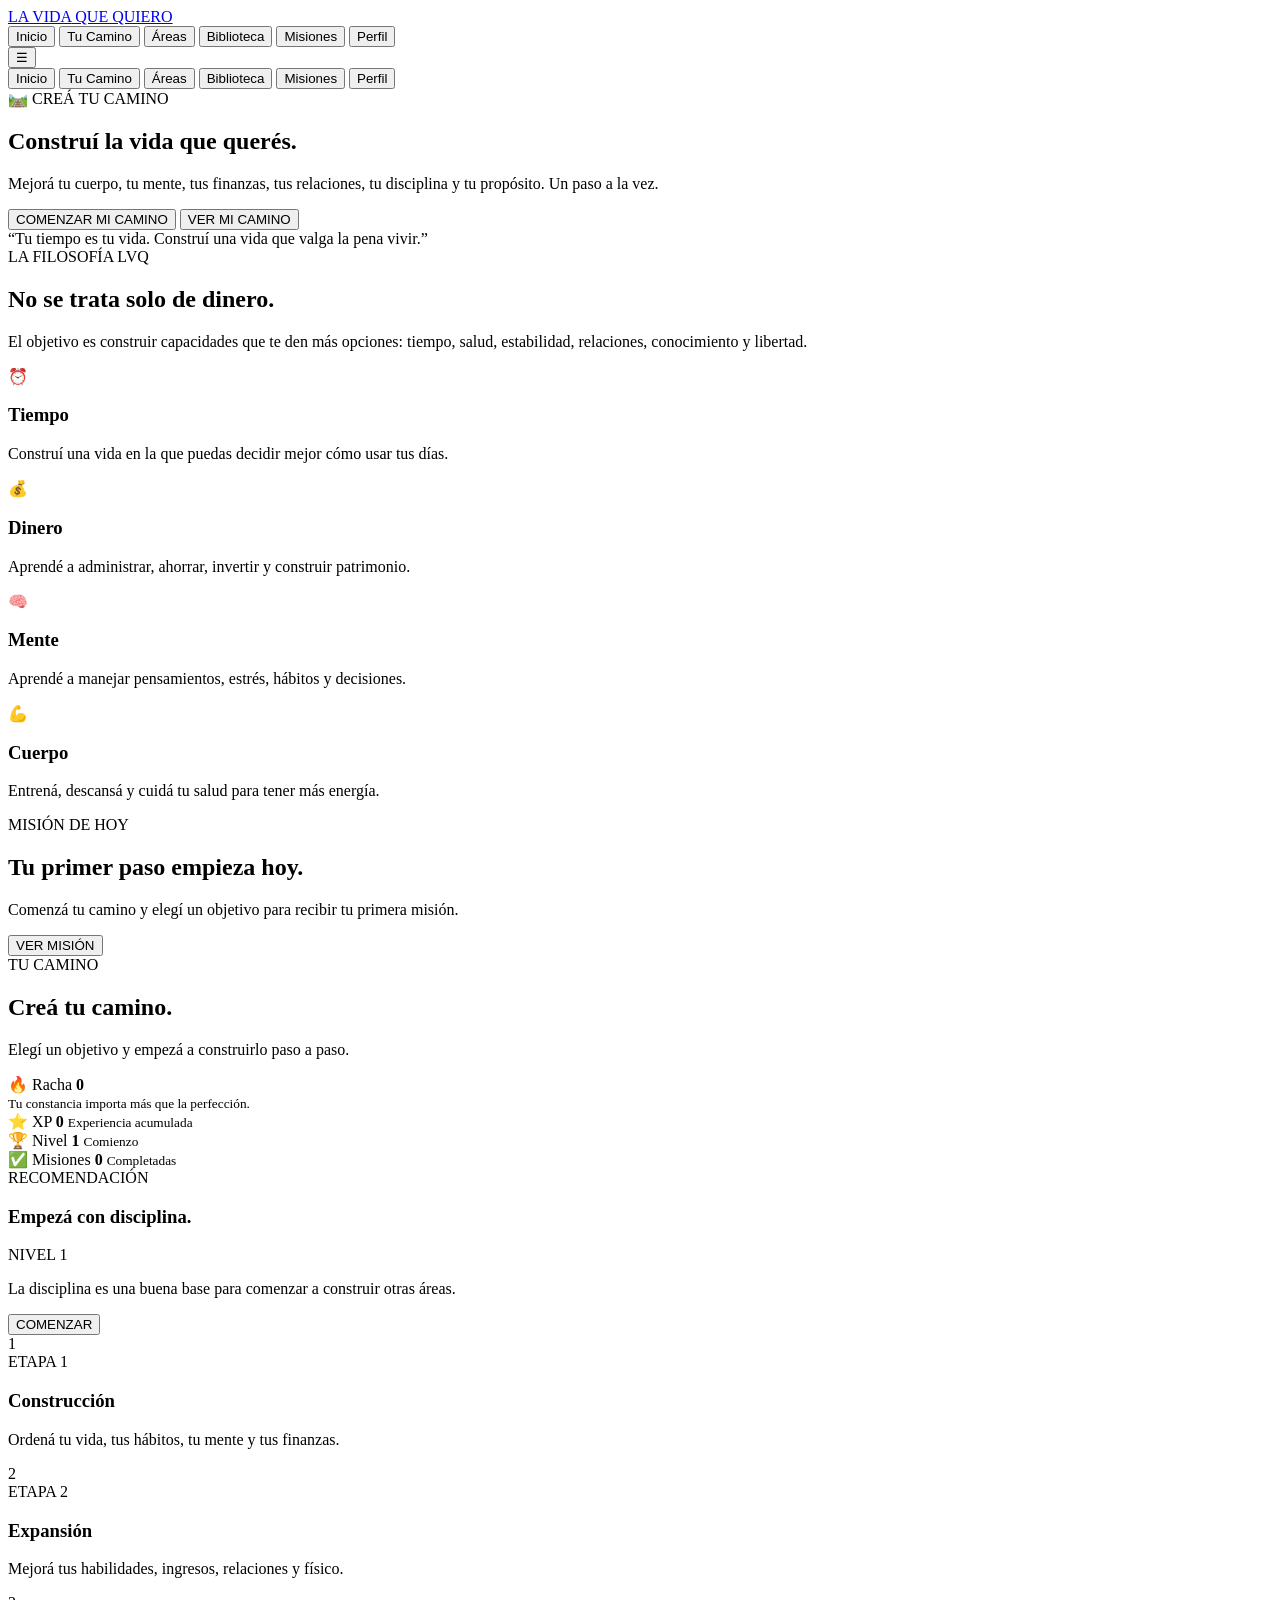
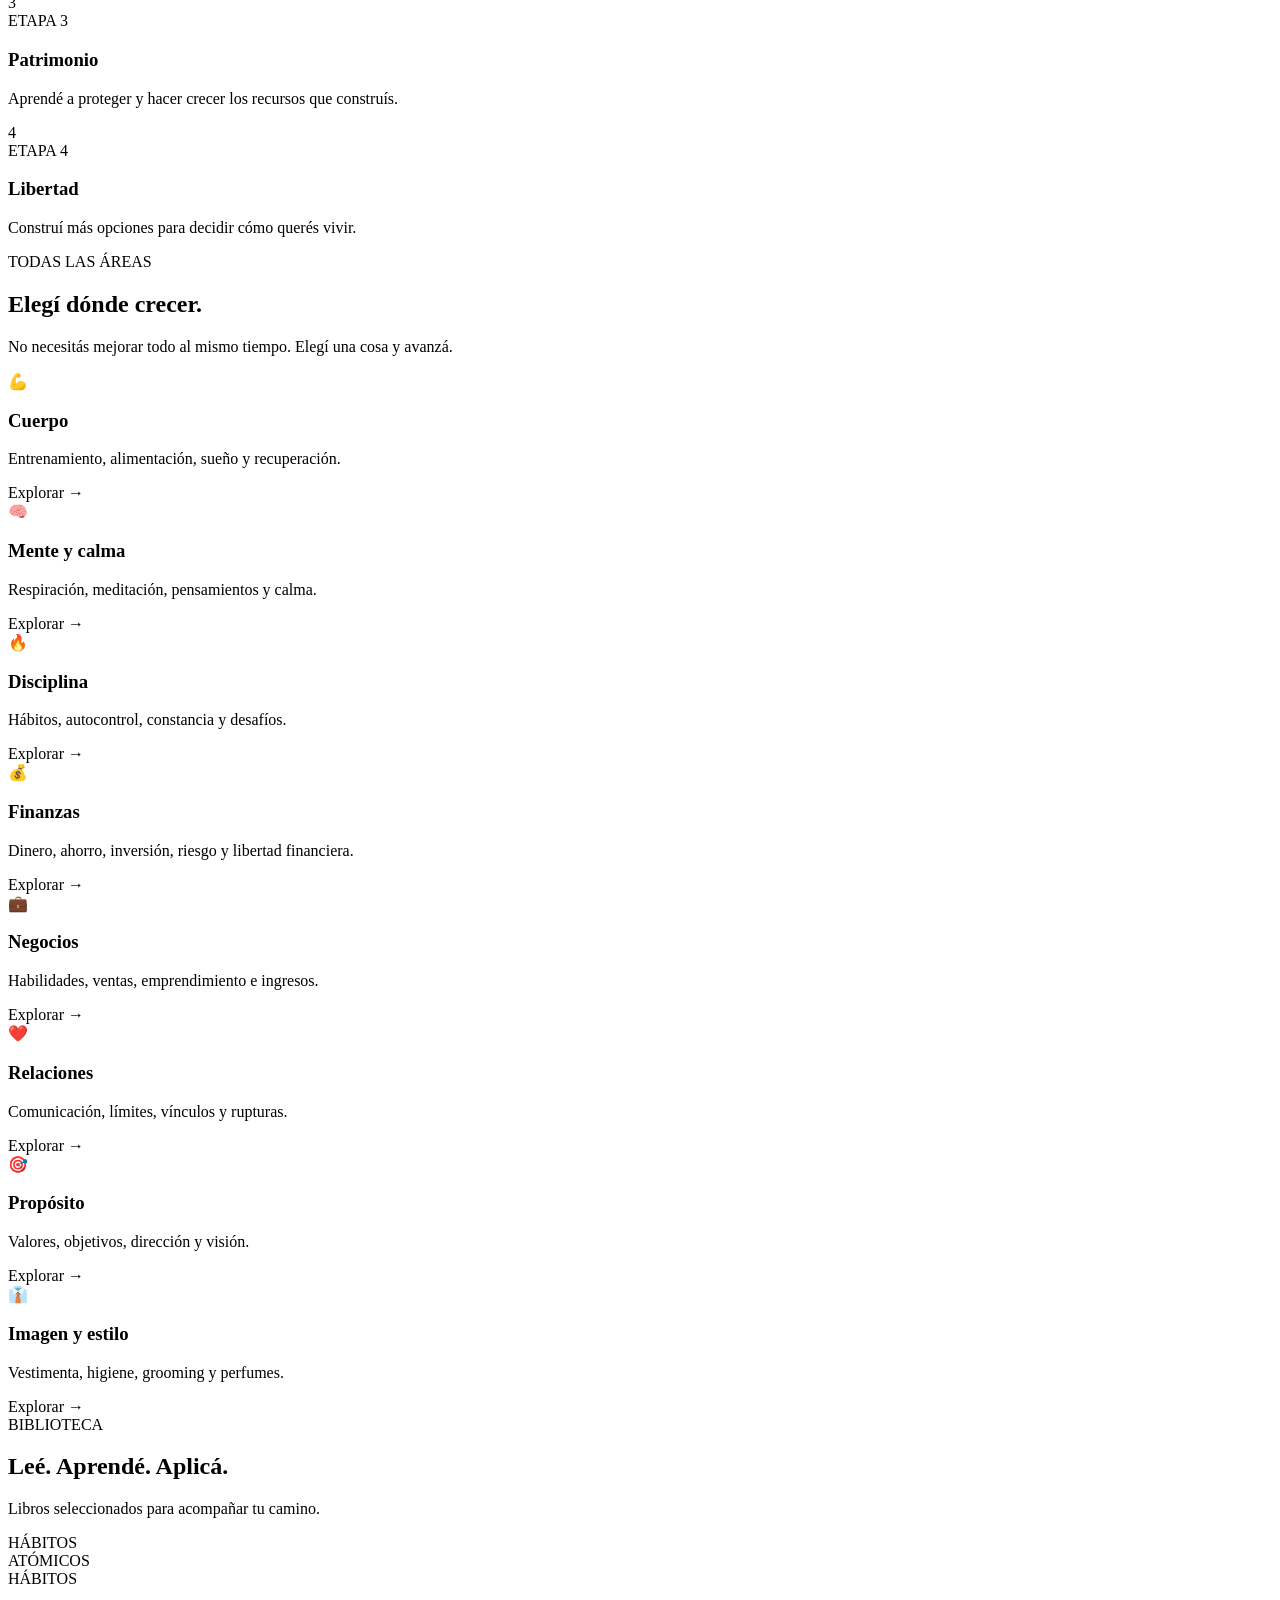
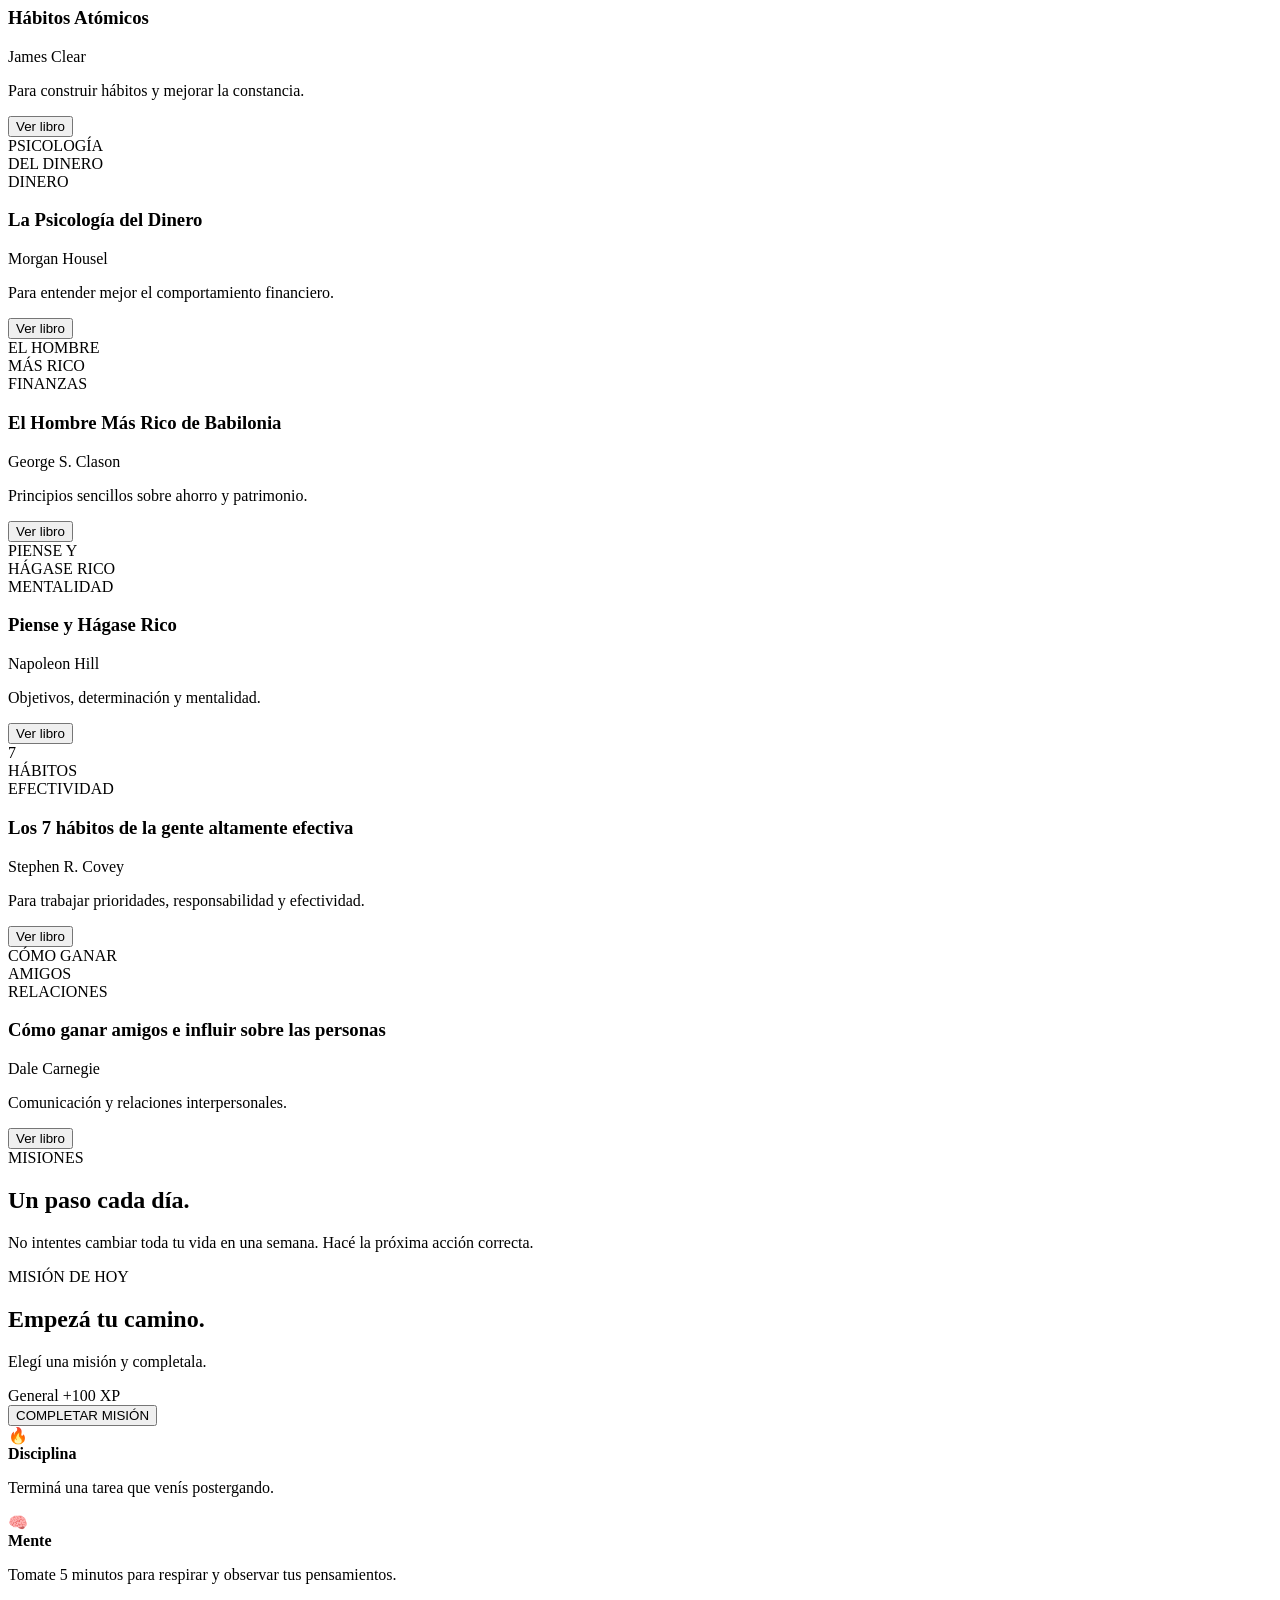
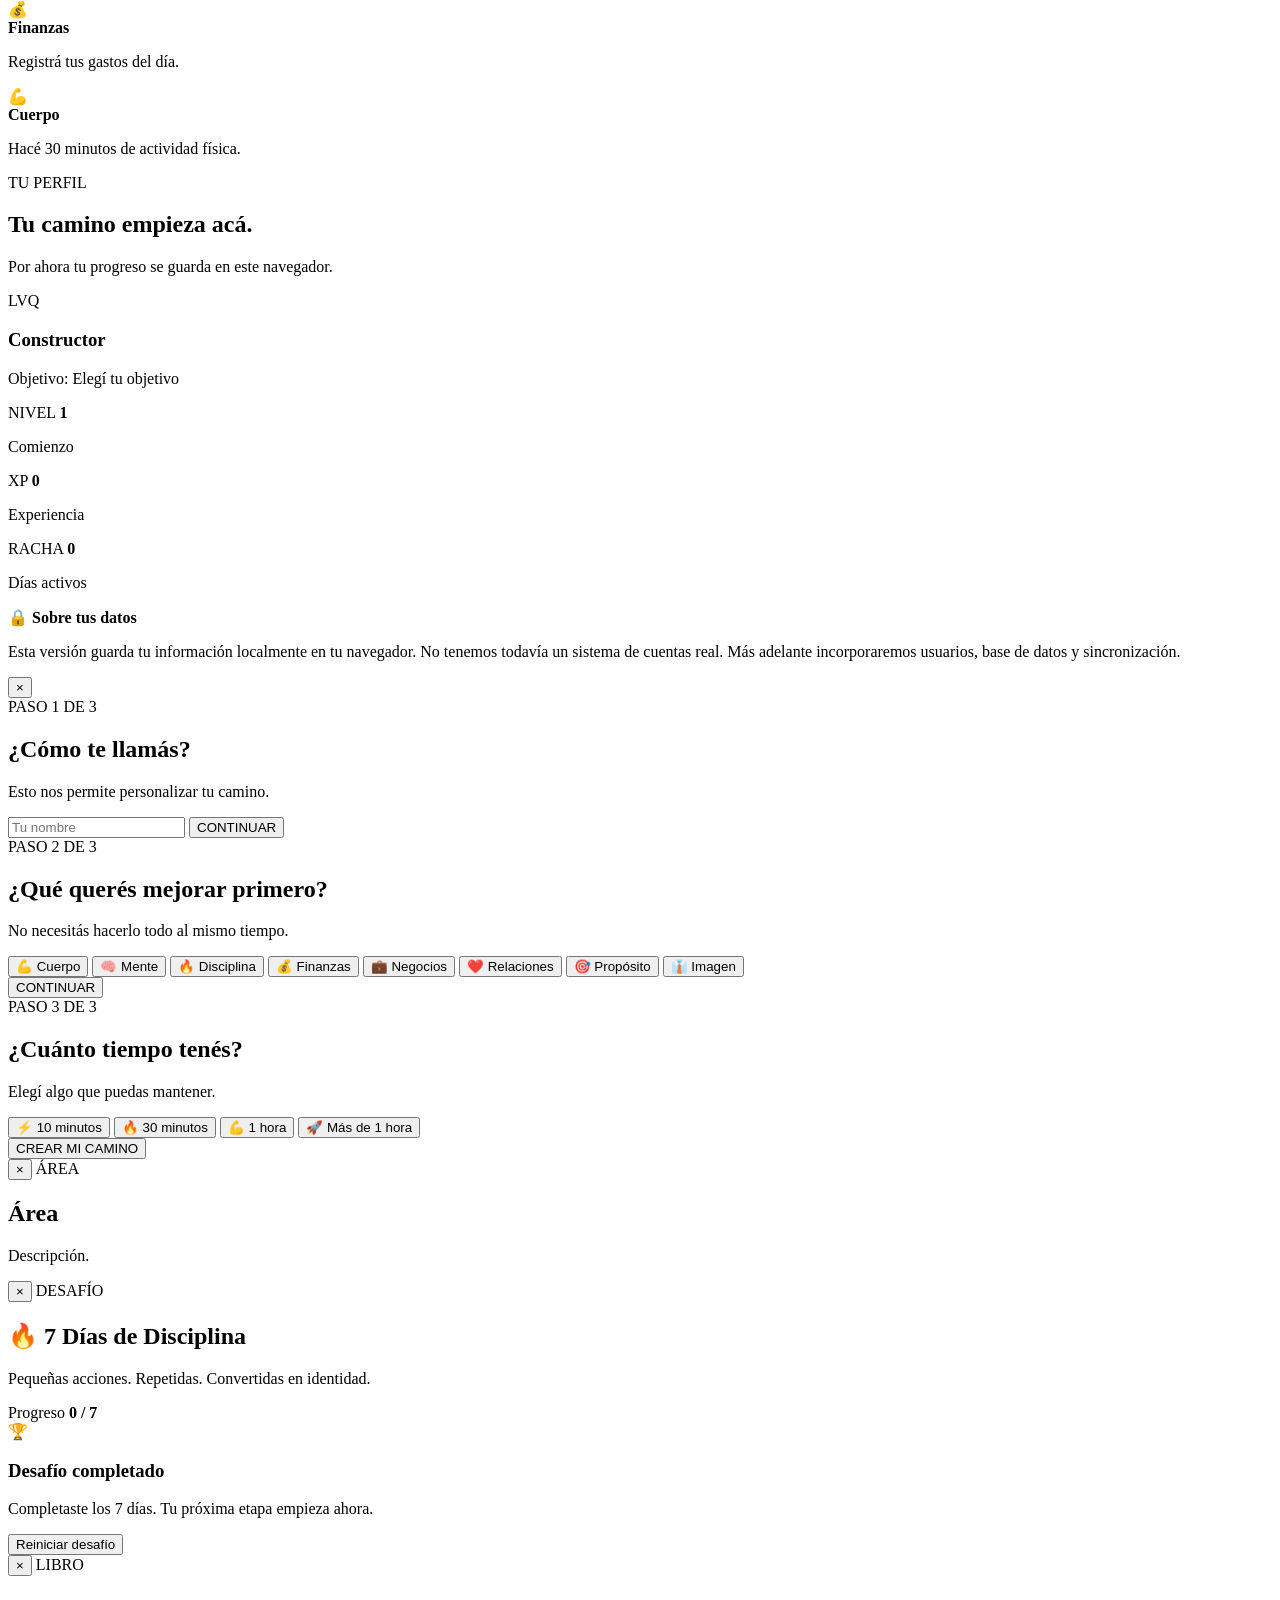
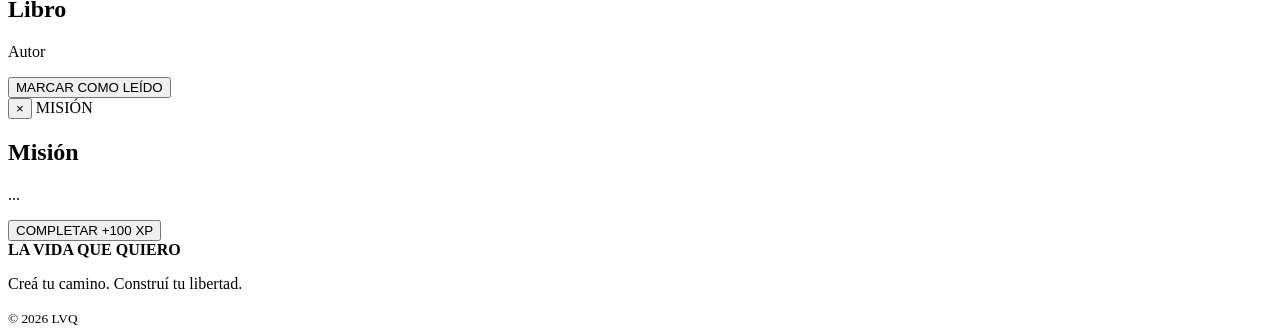
==== commit 018c6b20: "Update index.html" ====
--- a/index.html
+++ b/index.html
@@ -1,2871 +1,1037 @@
 <!DOCTYPE html>
 <html lang="es">
 <head>
-
-<meta charset="UTF-8">
-
-<meta name="viewport"
-content="width=device-width, initial-scale=1.0">
-
-<title>La Vida Que Quiero</title>
-
-<style>
-
-/* =========================
-   RESET
-========================= */
-
-*{
-    margin:0;
-    padding:0;
-    box-sizing:border-box;
-}
-
-html{
-    scroll-behavior:smooth;
-}
-
-body{
-    font-family:Arial,Helvetica,sans-serif;
-    background:#080808;
-    color:#fff;
-    line-height:1.5;
-}
-
-button{
-    font-family:inherit;
-}
-
-
-/* =========================
-   VARIABLES
-========================= */
-
-:root{
-
-    --gold:#d4af37;
-
-    --gold-light:#f0cf63;
-
-    --dark:#080808;
-
-    --card:#121212;
-
-    --card-light:#181818;
-
-    --border:#292929;
-
-    --text:#ffffff;
-
-    --muted:#8e8e8e;
-
-}
-
-
-/* =========================
-   HEADER
-========================= */
-
-header{
-
-    position:fixed;
-
-    top:0;
-
-    left:0;
-
-    width:100%;
-
-    z-index:100;
-
-    padding:18px 6%;
-
-    display:flex;
-
-    align-items:center;
-
-    justify-content:space-between;
-
-    background:rgba(8,8,8,.9);
-
-    backdrop-filter:blur(15px);
-
-    border-bottom:1px solid #222;
-
-}
-
-.logo{
-
-    font-size:20px;
-
-    font-weight:900;
-
-    letter-spacing:1px;
-
-}
-
-.logo span{
-
-    color:var(--gold);
-
-}
-
-
-/* =========================
-   HERO
-========================= */
-
-.hero{
-
-    min-height:100vh;
-
-    display:flex;
-
-    align-items:center;
-
-    justify-content:center;
-
-    text-align:center;
-
-    padding:120px 20px 80px;
-
-    background:
-
-    radial-gradient(
-
-        circle at 50% 40%,
-
-        #211b0b 0%,
-
-        #080808 55%
-
-    );
-
-}
-
-.hero-content{
-
-    max-width:950px;
-
-}
-
-.badge{
-
-    display:inline-block;
-
-    padding:8px 15px;
-
-    border:1px solid #4d411d;
-
-    border-radius:30px;
-
-    color:var(--gold-light);
-
-    font-size:13px;
-
-    margin-bottom:25px;
-
-    background:#151208;
-
-}
-
-.hero h1{
-
-    font-size:clamp(48px,8vw,95px);
-
-    line-height:.95;
-
-    margin-bottom:30px;
-
-}
-
-.hero h1 span{
-
-    color:var(--gold);
-
-}
-
-.hero p{
-
-    color:var(--muted);
-
-    font-size:20px;
-
-    max-width:700px;
-
-    margin:0 auto 40px;
-
-}
-
-.primary-btn{
-
-    border:none;
-
-    padding:17px 35px;
-
-    background:var(--gold);
-
-    color:#000;
-
-    border-radius:10px;
-
-    font-weight:900;
-
-    cursor:pointer;
-
-    transition:.3s;
-
-}
-
-.primary-btn:hover{
-
-    transform:translateY(-3px);
-
-    background:var(--gold-light);
-
-    box-shadow:
-
-    0 15px 35px rgba(212,175,55,.2);
-
-}
-
-
-/* =========================
-   SECTION
-========================= */
-
-section.content{
-
-    padding:100px 6%;
-
-}
-
-.section-title{
-
-    font-size:42px;
-
-    text-align:center;
-
-    margin-bottom:12px;
-
-}
-
-.section-description{
-
-    text-align:center;
-
-    color:var(--muted);
-
-    max-width:650px;
-
-    margin:0 auto 50px;
-
-}
-
-
-/* =========================
-   DASHBOARD
-========================= */
-
-.dashboard{
-
-    max-width:1200px;
-
-    margin:auto;
-
-}
-
-.stats{
-
-    display:grid;
-
-    grid-template-columns:
-
-    repeat(auto-fit,minmax(200px,1fr));
-
-    gap:18px;
-
-    margin-bottom:40px;
-
-}
-
-.stat{
-
-    background:linear-gradient(
-
-        145deg,
-
-        #181818,
-
-        #101010
-
-    );
-
-    border:1px solid var(--border);
-
-    border-radius:16px;
-
-    padding:25px;
-
-}
-
-.stat-icon{
-
-    font-size:28px;
-
-    margin-bottom:10px;
-
-}
-
-.stat-value{
-
-    font-size:32px;
-
-    font-weight:900;
-
-    color:var(--gold);
-
-}
-
-.stat-label{
-
-    color:var(--muted);
-
-    font-size:14px;
-
-}
-
-
-/* =========================
-   AREAS
-========================= */
-
-.grid{
-
-    display:grid;
-
-    grid-template-columns:
-
-    repeat(auto-fit,minmax(230px,1fr));
-
-    gap:20px;
-
-}
-
-.card{
-
-    background:
-
-    linear-gradient(
-
-        145deg,
-
-        #181818,
-
-        #101010
-
-    );
-
-    border:1px solid var(--border);
-
-    border-radius:18px;
-
-    padding:30px;
-
-    cursor:pointer;
-
-    transition:.3s;
-
-}
-
-.card:hover{
-
-    transform:translateY(-7px);
-
-    border-color:var(--gold);
-
-    box-shadow:
-
-    0 20px 50px rgba(0,0,0,.5);
-
-}
-
-.card-icon{
-
-    font-size:42px;
-
-    margin-bottom:18px;
-
-}
-
-.card h3{
-
-    font-size:22px;
-
-    margin-bottom:8px;
-
-}
-
-.card p{
-
-    color:var(--muted);
-
-}
-
-
-/* =========================
-   BOOKS
-========================= */
-
-.books{
-
-    display:grid;
-
-    grid-template-columns:
-
-    repeat(auto-fit,minmax(240px,1fr));
-
-    gap:20px;
-
-}
-
-.book{
-
-    background:#131313;
-
-    border:1px solid var(--border);
-
-    border-radius:18px;
-
-    padding:25px;
-
-    transition:.3s;
-
-}
-
-.book:hover{
-
-    border-color:var(--gold);
-
-    transform:translateY(-5px);
-
-}
-
-.book-cover{
-
-    height:180px;
-
-    border-radius:10px;
-
-    background:
-
-    linear-gradient(
-
-        135deg,
-
-        #252525,
-
-        #101010
-
-    );
-
-    display:flex;
-
-    align-items:center;
-
-    justify-content:center;
-
-    text-align:center;
-
-    padding:20px;
-
-    margin-bottom:20px;
-
-}
-
-.book-cover strong{
-
-    font-size:20px;
-
-}
-
-.book-category{
-
-    color:var(--gold);
-
-    font-size:12px;
-
-    font-weight:bold;
-
-    text-transform:uppercase;
-
-    margin-bottom:8px;
-
-}
-
-.book h3{
-
-    font-size:20px;
-
-    margin-bottom:6px;
-
-}
-
-.book-author{
-
-    color:#777;
-
-    margin-bottom:15px;
-
-}
-
-.book button{
-
-    width:100%;
-
-    padding:12px;
-
-    border-radius:8px;
-
-    border:1px solid #444;
-
-    background:#202020;
-
-    color:white;
-
-    cursor:pointer;
-
-}
-
-.book button:hover{
-
-    border-color:var(--gold);
-
-}
-
-
-/* =========================
-   MODAL
-========================= */
-
-.modal{
-
-    position:fixed;
-
-    inset:0;
-
-    z-index:1000;
-
-    background:rgba(0,0,0,.85);
-
-    backdrop-filter:blur(10px);
-
-    display:none;
-
-    align-items:center;
-
-    justify-content:center;
-
-    padding:20px;
-
-}
-
-.modal.active{
-
-    display:flex;
-
-}
-
-.modal-box{
-
-    width:100%;
-
-    max-width:700px;
-
-    max-height:90vh;
-
-    overflow-y:auto;
-
-    background:#111;
-
-    border:1px solid #333;
-
-    border-radius:22px;
-
-    padding:32px;
-
-    position:relative;
-
-}
-
-.close{
-
-    position:absolute;
-
-    top:15px;
-
-    right:20px;
-
-    background:none;
-
-    border:none;
-
-    color:#777;
-
-    font-size:30px;
-
-    cursor:pointer;
-
-}
-
-.close:hover{
-
-    color:#fff;
-
-}
-
-.modal-title{
-
-    font-size:32px;
-
-    margin-bottom:10px;
-
-}
-
-.modal-description{
-
-    color:#999;
-
-    margin-bottom:25px;
-
-}
-
-
-/* =========================
-   ONBOARDING
-========================= */
-
-.step{
-
-    display:none;
-
-}
-
-.step.active{
-
-    display:block;
-
-}
-
-.choice-grid{
-
-    display:grid;
-
-    grid-template-columns:
-
-    repeat(2,1fr);
-
-    gap:12px;
-
-    margin:25px 0;
-
-}
-
-.choice{
-
-    padding:18px;
-
-    border:1px solid #333;
-
-    border-radius:10px;
-
-    background:#181818;
-
-    color:white;
-
-    cursor:pointer;
-
-    text-align:left;
-
-}
-
-.choice:hover{
-
-    border-color:var(--gold);
-
-}
-
-.choice.selected{
-
-    border-color:var(--gold);
-
-    background:#211c0d;
-
-}
-
-.next-btn{
-
-    width:100%;
-
-    padding:15px;
-
-    border:none;
-
-    border-radius:9px;
-
-    background:var(--gold);
-
-    font-weight:bold;
-
-    cursor:pointer;
-
-}
-
-
-/* =========================
-   CHALLENGE
-========================= */
-
-.progress-info{
-
-    display:flex;
-
-    justify-content:space-between;
-
-    margin-bottom:8px;
-
-}
-
-.progress-bar{
-
-    height:12px;
-
-    width:100%;
-
-    background:#252525;
-
-    border-radius:20px;
-
-    overflow:hidden;
-
-    margin-bottom:25px;
-
-}
-
-.progress-fill{
-
-    height:100%;
-
-    width:0%;
-
-    background:var(--gold);
-
-    transition:.5s;
-
-}
-
-.day{
-
-    background:#181818;
-
-    border:1px solid #292929;
-
-    border-radius:14px;
-
-    padding:18px;
-
-    margin-bottom:12px;
-
-    display:flex;
-
-    justify-content:space-between;
-
-    gap:15px;
-
-    align-items:center;
-
-}
-
-.day.completed{
-
-    border-color:var(--gold);
-
-    background:#19170f;
-
-}
-
-.day-number{
-
-    color:var(--gold);
-
-    font-size:13px;
-
-    font-weight:bold;
-
-}
-
-.day h4{
-
-    margin:4px 0;
-
-}
-
-.day p{
-
-    color:#777;
-
-    font-size:14px;
-
-}
-
-.complete{
-
-    padding:10px 14px;
-
-    border:1px solid #444;
-
-    background:#222;
-
-    color:#fff;
-
-    border-radius:8px;
-
-    cursor:pointer;
-
-    white-space:nowrap;
-
-}
-
-.day.completed .complete{
-
-    background:var(--gold);
-
-    color:#000;
-
-}
-
-.success{
-
-    display:none;
-
-    padding:20px;
-
-    text-align:center;
-
-    border:1px solid var(--gold);
-
-    border-radius:14px;
-
-    margin-top:20px;
-
-}
-
-.success.show{
-
-    display:block;
-
-}
-
-.success h3{
-
-    color:var(--gold);
-
-    margin-bottom:8px;
-
-}
-
-
-/* =========================
-   BOOK MODAL
-========================= */
-
-.book-info{
-
-    color:#aaa;
-
-    line-height:1.7;
-
-}
-
-.book-info strong{
-
-    color:#fff;
-
-}
-
-
-/* =========================
-   FOOTER
-========================= */
-
-footer{
-
-    padding:50px 20px;
-
-    text-align:center;
-
-    border-top:1px solid #222;
-
-    color:#666;
-
-}
-
-
-/* =========================
-   MOBILE
-========================= */
-
-@media(max-width:600px){
-
-    .hero h1{
-
-        font-size:50px;
-
-    }
-
-    .hero p{
-
-        font-size:17px;
-
-    }
-
-    .choice-grid{
-
-        grid-template-columns:1fr;
-
-    }
-
-    .day{
-
-        flex-direction:column;
-
-        align-items:flex-start;
-
-    }
-
-    .complete{
-
-        width:100%;
-
-    }
-
-    .modal-box{
-
-        padding:23px;
-
-    }
-
-}
-
-</style>
-
+  <meta charset="UTF-8">
+  <meta name="viewport" content="width=device-width, initial-scale=1.0">
+  <meta name="description" content="La Vida Que Quiero - Creá tu camino. Construí una vida con más libertad, disciplina, salud, propósito y opciones.">
+  <title>La Vida Que Quiero</title>
+
+  <link rel="stylesheet" href="style.css">
 </head>
 
-
 <body>
 
-
-<!-- HEADER -->
-
-<header>
-
-<div class="logo">
-
-LA VIDA <span>QUE QUIERO</span>
-
-</div>
-
-</header>
-
-
-
-<!-- HERO -->
-
-<section class="hero">
-
-<div class="hero-content">
-
-<div class="badge">
-
-🔥 CONSTRUÍ TU MEJOR VERSIÓN
-
-</div>
-
-<h1>
-
-Construí la
-
-<span>vida que querés.</span>
-
-</h1>
-
-<p>
-
-Una plataforma para ayudarte a mejorar
-
-tu cuerpo, mente, disciplina, dinero,
-
-relaciones, educación y propósito.
-
-</p>
-
-<button
-
-class="primary-btn"
-
-onclick="abrirOnboarding()">
-
-EMPEZAR MI TRANSFORMACIÓN
-
-</button>
-
-</div>
-
-</section>
-
-
-
-<!-- DASHBOARD -->
-
-<section class="content">
-
-<div class="dashboard">
-
-<h2 class="section-title">
-
-Tu progreso
-
-</h2>
-
-<p class="section-description">
-
-Cada pequeño avance cuenta.
-
-Construí tu vida un día a la vez.
-
-</p>
-
-
-<div class="stats">
-
-
-<div class="stat">
-
-<div class="stat-icon">
-
-🔥
-
-</div>
-
-<div
-
-class="stat-value"
-
-id="statDias">
-
-0
-
-</div>
-
-<div class="stat-label">
-
-Días completados
-
-</div>
-
-</div>
-
-
-<div class="stat">
-
-<div class="stat-icon">
-
-⭐
-
-</div>
-
-<div
-
-class="stat-value"
-
-id="statPuntos">
-
-0
-
-</div>
-
-<div class="stat-label">
-
-Puntos
-
-</div>
-
-</div>
-
-
-<div class="stat">
-
-<div class="stat-icon">
-
-🏆
-
-</div>
-
-<div
-
-class="stat-value"
-
-id="statNivel">
-
-1
-
-</div>
-
-<div class="stat-label">
-
-Nivel
-
-</div>
-
-</div>
-
-
-</div>
-
-</div>
-
-</section>
-
-
-
-<!-- AREAS -->
-
-<section class="content" id="areas">
-
-<h2 class="section-title">
-
-Áreas de crecimiento
-
-</h2>
-
-<p class="section-description">
-
-No se trata de ser perfecto.
-
-Se trata de ser mejor que ayer.
-
-</p>
-
-
-<div class="grid">
-
-
-<div class="card"
-
-onclick="mostrarArea('Cuerpo')">
-
-<div class="card-icon">💪</div>
-
-<h3>Cuerpo</h3>
-
-<p>
-
-Entrenamiento, alimentación,
-
-energía y hábitos saludables.
-
-</p>
-
-</div>
-
-
-<div class="card"
-
-onclick="mostrarArea('Mentalidad')">
-
-<div class="card-icon">🧠</div>
-
-<h3>Mentalidad</h3>
-
-<p>
-
-Fortalecé tu mente,
-
-confianza y resiliencia.
-
-</p>
-
-</div>
-
-
-<div class="card"
-
-onclick="mostrarArea('Finanzas')">
-
-<div class="card-icon">💰</div>
-
-<h3>Finanzas</h3>
-
-<p>
-
-Aprendé a administrar,
-
-ahorrar e invertir.
-
-</p>
-
-</div>
-
-
-<div class="card"
-
-onclick="mostrarArea('Negocios')">
-
-<div class="card-icon">💼</div>
-
-<h3>Negocios</h3>
-
-<p>
-
-Aprendé habilidades para
-
-generar nuevas oportunidades.
-
-</p>
-
-</div>
-
-
-<div class="card"
-
-onclick="mostrarArea('Relaciones')">
-
-<div class="card-icon">❤️</div>
-
-<h3>Relaciones</h3>
-
-<p>
-
-Comunicación, vínculos
-
-y vida social.
-
-</p>
-
-</div>
-
-
-<div class="card"
-
-onclick="mostrarArea('Propósito')">
-
-<div class="card-icon">🎯</div>
-
-<h3>Propósito</h3>
-
-<p>
-
-Descubrí qué querés construir
-
-con tu vida.
-
-</p>
-
-</div>
-
-
-<div class="card"
-
-onclick="abrirDisciplina()">
-
-<div class="card-icon">🔥</div>
-
-<h3>Disciplina</h3>
-
-<p>
-
-Construí constancia y
-
-aprendé a cumplir.
-
-</p>
-
-</div>
-
-
-<div class="card"
-
-onclick="mostrarArea('Misiones')">
-
-<div class="card-icon">🚀</div>
-
-<h3>Misiones</h3>
-
-<p>
-
-Pequeños desafíos para
-
-avanzar todos los días.
-
-</p>
-
-</div>
-
-
-</div>
-
-</section>
-
-
-
-<!-- BIBLIOTECA -->
-
-<section class="content">
-
-<h2 class="section-title">
-
-📚 Biblioteca
-
-</h2>
-
-<p class="section-description">
-
-Libros seleccionados para ayudarte
-
-a crecer en las áreas que importan.
-
-</p>
-
-
-<div class="books">
-
-
-<!-- HABITOS -->
-
-<div class="book">
-
-<div class="book-cover">
-
-<strong>
-
-Hábitos Atómicos
-
-</strong>
-
-</div>
-
-<div class="book-category">
-
-Hábitos · Disciplina
-
-</div>
-
-<h3>
-
-Hábitos Atómicos
-
-</h3>
-
-<div class="book-author">
-
-James Clear
-
-</div>
-
-<button
-
-onclick="abrirLibro('habitos')">
-
-Ver recomendación
-
-</button>
-
-</div>
-
-
-<!-- PSICOLOGIA -->
-
-<div class="book">
-
-<div class="book-cover">
-
-<strong>
-
-La Psicología del Dinero
-
-</strong>
-
-</div>
-
-<div class="book-category">
-
-Finanzas
-
-</div>
-
-<h3>
-
-La Psicología del Dinero
-
-</h3>
-
-<div class="book-author">
-
-Morgan Housel
-
-</div>
-
-<button
-
-onclick="abrirLibro('dinero')">
-
-Ver recomendación
-
-</button>
-
-</div>
-
-
-<!-- BABILONIA -->
-
-<div class="book">
-
-<div class="book-cover">
-
-<strong>
-
-El Hombre Más Rico
-
-de Babilonia
-
-</strong>
-
-</div>
-
-<div class="book-category">
-
-Finanzas
-
-</div>
-
-<h3>
-
-El Hombre Más Rico de Babilonia
-
-</h3>
-
-<div class="book-author">
-
-George S. Clason
-
-</div>
-
-<button
-
-onclick="abrirLibro('babilonia')">
-
-Ver recomendación
-
-</button>
-
-</div>
-
-
-<!-- PIENSE -->
-
-<div class="book">
-
-<div class="book-cover">
-
-<strong>
-
-Piense y Hágase Rico
-
-</strong>
-
-</div>
-
-<div class="book-category">
-
-Mentalidad
-
-</div>
-
-<h3>
-
-Piense y Hágase Rico
-
-</h3>
-
-<div class="book-author">
-
-Napoleon Hill
-
-</div>
-
-<button
-
-onclick="abrirLibro('piense')">
-
-Ver recomendación
-
-</button>
-
-</div>
-
-
-<!-- 7 HABITOS -->
-
-<div class="book">
-
-<div class="book-cover">
-
-<strong>
-
-Los 7 Hábitos
-
-</strong>
-
-</div>
-
-<div class="book-category">
-
-Desarrollo personal
-
-</div>
-
-<h3>
-
-Los 7 hábitos de la gente altamente efectiva
-
-</h3>
-
-<div class="book-author">
-
-Stephen R. Covey
-
-</div>
-
-<button
-
-onclick="abrirLibro('7habitos')">
-
-Ver recomendación
-
-</button>
-
-</div>
-
-
-<!-- CARNEGIE -->
-
-<div class="book">
-
-<div class="book-cover">
-
-<strong>
-
-Cómo ganar amigos
-
-</strong>
-
-</div>
-
-<div class="book-category">
-
-Relaciones
-
-</div>
-
-<h3>
-
-Cómo ganar amigos e influir sobre las personas
-
-</h3>
-
-<div class="book-author">
-
-Dale Carnegie
-
-</div>
-
-<button
-
-onclick="abrirLibro('carnegie')">
-
-Ver recomendación
-
-</button>
-
-</div>
-
-
-</div>
-
-</section>
-
-
-
-<!-- ONBOARDING MODAL -->
-
-<div class="modal"
-
-id="onboardingModal">
-
-<div class="modal-box">
-
-<button class="close"
-
-onclick="cerrarModal('onboardingModal')">
-
-×
-
-</button>
-
-
-<!-- PASO 1 -->
-
-<div class="step active"
-
-id="step1">
-
-<h2 class="modal-title">
-
-🚀 Empezá tu transformación
-
-</h2>
-
-<p class="modal-description">
-
-Primero elegí el área que más querés
-
-mejorar.
-
-</p>
-
-
-<div class="choice-grid">
-
-
-<button class="choice"
-
-onclick="seleccionarObjetivo(this,'Cuerpo')">
-
-💪 Cuerpo
-
-</button>
-
-
-<button class="choice"
-
-onclick="seleccionarObjetivo(this,'Mentalidad')">
-
-🧠 Mentalidad
-
-</button>
-
-
-<button class="choice"
-
-onclick="seleccionarObjetivo(this,'Finanzas')">
-
-💰 Finanzas
-
-</button>
-
-
-<button class="choice"
-
-onclick="seleccionarObjetivo(this,'Negocios')">
-
-💼 Negocios
-
-</button>
-
-
-<button class="choice"
-
-onclick="seleccionarObjetivo(this,'Relaciones')">
-
-❤️ Relaciones
-
-</button>
-
-
-<button class="choice"
-
-onclick="seleccionarObjetivo(this,'Propósito')">
-
-🎯 Propósito
-
-</button>
-
-
-<button class="choice"
-
-onclick="seleccionarObjetivo(this,'Disciplina')">
-
-🔥 Disciplina
-
-</button>
-
-
-</div>
-
-
-<button
-
-class="next-btn"
-
-onclick="siguientePaso(2)">
-
-CONTINUAR
-
-</button>
-
-</div>
-
-
-
-<!-- PASO 2 -->
-
-<div class="step"
-
-id="step2">
-
-<h2 class="modal-title">
-
-⏱️ ¿Cuánto tiempo tenés?
-
-</h2>
-
-<p class="modal-description">
-
-No necesitás horas.
-
-Necesitás constancia.
-
-</p>
-
-
-<div class="choice-grid">
-
-
-<button class="choice"
-
-onclick="seleccionarTiempo(this,'10 minutos')">
-
-⚡ 10 minutos
-
-</button>
-
-
-<button class="choice"
-
-onclick="seleccionarTiempo(this,'30 minutos')">
-
-🔥 30 minutos
-
-</button>
-
-
-<button class="choice"
-
-onclick="seleccionarTiempo(this,'1 hora')">
-
-💪 1 hora
-
-</button>
-
-
-<button class="choice"
-
-onclick="seleccionarTiempo(this,'Más de 1 hora')">
-
-🚀 Más de 1 hora
-
-</button>
-
-
-</div>
-
-
-<button
-
-class="next-btn"
-
-onclick="siguientePaso(3)">
-
-VER MI RECOMENDACIÓN
-
-</button>
-
-</div>
-
-
-
-<!-- PASO 3 -->
-
-<div class="step"
-
-id="step3">
-
-<h2 class="modal-title">
-
-🎯 Tu primer desafío
-
-</h2>
-
-<p class="modal-description"
-
-id="recommendation">
-
-</p>
-
-
-<div style="
-
-background:#19170f;
-
-border:1px solid #4d411d;
-
-padding:25px;
-
-border-radius:15px;
-
-margin-bottom:20px;
-
-">
-
-<h3 style="color:#d4af37;margin-bottom:10px;">
-
-🔥 7 días de disciplina
-
-</h3>
-
-<p style="color:#aaa;">
-
-La mejor forma de comenzar es
-
-demostrarte que podés cumplir
-
-pequeñas acciones todos los días.
-
-</p>
-
-</div>
-
-
-<button
-
-class="next-btn"
-
-onclick="comenzarDesafio()">
-
-COMENZAR DESAFÍO
-
-</button>
-
-</div>
-
-
-</div>
-
-</div>
-
-
-
-<!-- DISCIPLINA MODAL -->
-
-<div class="modal"
-
-id="disciplinaModal">
-
-<div class="modal-box">
-
-<button class="close"
-
-onclick="cerrarModal('disciplinaModal')">
-
-×
-
-</button>
-
-
-<h2 class="modal-title">
-
-🔥 7 Días de Disciplina
-
-</h2>
-
-<p class="modal-description">
-
-No busques motivación.
-
-Construí disciplina.
-
-</p>
-
-
-<div class="progress-info">
-
-<span>
-
-Progreso
-
-</span>
-
-<span id="progressText">
-
-0 / 7
-
-</span>
-
-</div>
-
-
-<div class="progress-bar">
-
-<div class="progress-fill"
-
-id="progressFill">
-
-</div>
-
-</div>
-
-
-<div id="days">
-
-
-</div>
-
-
-<div class="success"
-
-id="successBox">
-
-<h3>
-
-🏆 ¡DESAFÍO COMPLETADO!
-
-</h3>
-
-<p>
-
-Completaste los 7 días.
-
-Acabás de demostrar que podés
-
-cumplir lo que te proponés.
-
-</p>
-
-</div>
-
-
-<button
-
-style="margin-top:20px"
-
-class="complete"
-
-onclick="reiniciarDesafio()">
-
-Reiniciar desafío
-
-</button>
-
-
-</div>
-
-</div>
-
-
-
-<!-- BOOK MODAL -->
-
-<div class="modal"
-
-id="bookModal">
-
-<div class="modal-box">
-
-<button class="close"
-
-onclick="cerrarModal('bookModal')">
-
-×
-
-</button>
-
-
-<h2 class="modal-title"
-
-id="bookTitle">
-
-</h2>
-
-
-<div class="book-info"
-
-id="bookInfo">
-
-</div>
-
-</div>
-
-</div>
-
-
-
-<!-- SIMPLE AREA MODAL -->
-
-<div class="modal"
-
-id="areaModal">
-
-<div class="modal-box">
-
-<button class="close"
-
-onclick="cerrarModal('areaModal')">
-
-×
-
-</button>
-
-
-<h2 class="modal-title"
-
-id="areaTitle">
-
-</h2>
-
-
-<p class="modal-description"
-
-id="areaDescription">
-
-</p>
-
-
-<div style="
-
-background:#181818;
-
-border:1px solid #292929;
-
-padding:25px;
-
-border-radius:15px;
-
-">
-
-<h3 style="margin-bottom:10px">
-
-🚀 Próximamente
-
-</h3>
-
-<p style="color:#888">
-
-Estamos construyendo los desafíos,
-
-herramientas y contenidos de esta sección.
-
-</p>
-
-</div>
-
-
-</div>
-
-</div>
-
-
-
-<!-- FOOTER -->
-
-<footer>
-
-<strong>
-
-LA VIDA QUE QUIERO
-
-</strong>
-
-<br><br>
-
-Construí un día a la vez.
-
-<br><br>
-
-© 2026
-
-</footer>
-
-
-
-<script>
-
-/* =========================
-   DATOS
-========================= */
-
-let objetivo =
-localStorage.getItem("objetivo") || "";
-
-let tiempo =
-localStorage.getItem("tiempo") || "";
-
-let progreso =
-JSON.parse(
-localStorage.getItem("disciplina")
-) || [];
-
-
-/* =========================
-   ONBOARDING
-========================= */
-
-function abrirOnboarding(){
-
-    document
-    .getElementById("onboardingModal")
-    .classList.add("active");
-
-}
-
-
-function seleccionarObjetivo(
-    elemento,
-    valor
-){
-
-    document
-    .querySelectorAll(
-        "#step1 .choice"
-    )
-    .forEach(
-        function(btn){
-
-            btn.classList.remove(
-                "selected"
-            );
-
-        }
-    );
-
-    elemento.classList.add(
-        "selected"
-    );
-
-    objetivo=valor;
-
-    localStorage.setItem(
-        "objetivo",
-        valor
-    );
-
-}
-
-
-function seleccionarTiempo(
-    elemento,
-    valor
-){
-
-    document
-    .querySelectorAll(
-        "#step2 .choice"
-    )
-    .forEach(
-        function(btn){
-
-            btn.classList.remove(
-                "selected"
-            );
-
-        }
-    );
-
-    elemento.classList.add(
-        "selected"
-    );
-
-    tiempo=valor;
-
-    localStorage.setItem(
-        "tiempo",
-        valor
-    );
-
-}
-
-
-function siguientePaso(numero){
-
-    if(numero===2 && !objetivo){
-
-        alert(
-            "Elegí primero un objetivo."
-        );
-
-        return;
-
-    }
-
-    if(numero===3 && !tiempo){
-
-        alert(
-            "Elegí cuánto tiempo podés dedicar."
-        );
-
-        return;
-
-    }
-
-
-    document
-    .querySelectorAll(".step")
-    .forEach(
-        function(step){
-
-            step.classList.remove(
-                "active"
-            );
-
-        }
-    );
-
-
-    document
-    .getElementById(
-        "step"+numero
-    )
-    .classList.add(
-        "active"
-    );
-
-
-    if(numero===3){
-
-        document
-        .getElementById(
-            "recommendation"
-        )
-        .innerText=
-
-        "Tu objetivo principal es " +
-
-        objetivo +
-
-        " y disponés de " +
-
-        tiempo +
-
-        " al día. " +
-
-        "Empezá con un desafío pequeño " +
-
-        "y construí constancia.";
-
-    }
-
-}
-
-
-function comenzarDesafio(){
-
-    cerrarModal(
-        "onboardingModal"
-    );
-
-    abrirDisciplina();
-
-}
-
-
-/* =========================
-   MODALES
-========================= */
-
-function cerrarModal(id){
-
-    document
-    .getElementById(id)
-    .classList.remove(
-        "active"
-    );
-
-}
-
-
-function abrirDisciplina(){
-
-    document
-    .getElementById(
-        "disciplinaModal"
-    )
-    .classList.add(
-        "active"
-    );
-
-    crearDias();
-
-    actualizarProgreso();
-
-}
-
-
-/* =========================
-   DISCIPLINA
-========================= */
-
-const misiones=[
-
-"Ordená tu habitación y tendé tu cama.",
-
-"Cumplí una tarea pendiente antes de distraerte.",
-
-"Trabajá 30 minutos sin redes sociales.",
-
-"Hacé primero una tarea que venís evitando.",
-
-"Controlá una distracción que normalmente te hace perder tiempo.",
-
-"Cumplí una tarea importante aunque no tengas ganas.",
-
-"Hacé una acción que represente la persona que querés ser."
-
-];
-
-
-function crearDias(){
-
-    const container=
-    document.getElementById(
-        "days"
-    );
-
-    container.innerHTML="";
-
-
-    for(
-        let i=1;
-        i<=7;
-        i++
-    ){
-
-        const div=
-        document.createElement(
-            "div"
-        );
-
-        div.className=
-        "day";
-
-        div.id=
-        "day"+i;
-
-
-        div.innerHTML=
-
-        `
-
-        <div>
-
-        <div class="day-number">
-
-        DÍA ${i}
-
-        </div>
-
-        <h4>
-
-        Misión del día
-
-        </h4>
+  <!-- =========================
+       HEADER
+  ========================== -->
+
+  <header class="topbar">
+    <a href="#inicio" class="brand" onclick="showPage('inicio')">
+      <span>LA VIDA</span> QUE QUIERO
+    </a>
+
+    <nav class="desktop-nav">
+      <button onclick="showPage('inicio')">Inicio</button>
+      <button onclick="showPage('camino')">Tu Camino</button>
+      <button onclick="showPage('areas')">Áreas</button>
+      <button onclick="showPage('biblioteca')">Biblioteca</button>
+      <button onclick="showPage('misiones')">Misiones</button>
+      <button onclick="showPage('perfil')">Perfil</button>
+    </nav>
+
+    <button class="mobile-menu-btn" onclick="toggleMobileMenu()">☰</button>
+  </header>
+
+  <div class="mobile-menu" id="mobileMenu">
+    <button onclick="showPage('inicio'); toggleMobileMenu()">Inicio</button>
+    <button onclick="showPage('camino'); toggleMobileMenu()">Tu Camino</button>
+    <button onclick="showPage('areas'); toggleMobileMenu()">Áreas</button>
+    <button onclick="showPage('biblioteca'); toggleMobileMenu()">Biblioteca</button>
+    <button onclick="showPage('misiones'); toggleMobileMenu()">Misiones</button>
+    <button onclick="showPage('perfil'); toggleMobileMenu()">Perfil</button>
+  </div>
+
+
+  <!-- =========================
+       APP
+  ========================== -->
+
+  <main>
+
+    <!-- =========================
+         INICIO
+    ========================== -->
+
+    <section class="page active" id="page-inicio">
+
+      <div class="hero">
+        <div class="container hero-content">
+
+          <div class="hero-badge">
+            🛤️ CREÁ TU CAMINO
+          </div>
+
+          <h1>
+            Construí la
+            <span>vida que querés.</span>
+          </h1>
+
+          <p class="hero-text">
+            Mejorá tu cuerpo, tu mente, tus finanzas, tus relaciones,
+            tu disciplina y tu propósito.
+            Un paso a la vez.
+          </p>
+
+          <div class="hero-actions">
+            <button class="primary-btn" onclick="openOnboarding()">
+              COMENZAR MI CAMINO
+            </button>
+
+            <button class="secondary-btn" onclick="showPage('camino')">
+              VER MI CAMINO
+            </button>
+          </div>
+
+          <div class="hero-quote">
+            “Tu tiempo es tu vida. Construí una vida que valga la pena vivir.”
+          </div>
+
+        </div>
+      </div>
+
+
+      <div class="container section">
+
+        <div class="section-heading">
+          <span class="eyebrow">LA FILOSOFÍA LVQ</span>
+          <h2>No se trata solo de dinero.</h2>
+          <p>
+            El objetivo es construir capacidades que te den más opciones:
+            tiempo, salud, estabilidad, relaciones, conocimiento y libertad.
+          </p>
+        </div>
+
+        <div class="feature-grid">
+
+          <article class="feature-card">
+            <div class="feature-icon">⏰</div>
+            <h3>Tiempo</h3>
+            <p>
+              Construí una vida en la que puedas decidir mejor cómo usar tus días.
+            </p>
+          </article>
+
+          <article class="feature-card">
+            <div class="feature-icon">💰</div>
+            <h3>Dinero</h3>
+            <p>
+              Aprendé a administrar, ahorrar, invertir y construir patrimonio.
+            </p>
+          </article>
+
+          <article class="feature-card">
+            <div class="feature-icon">🧠</div>
+            <h3>Mente</h3>
+            <p>
+              Aprendé a manejar pensamientos, estrés, hábitos y decisiones.
+            </p>
+          </article>
+
+          <article class="feature-card">
+            <div class="feature-icon">💪</div>
+            <h3>Cuerpo</h3>
+            <p>
+              Entrená, descansá y cuidá tu salud para tener más energía.
+            </p>
+          </article>
+
+        </div>
+
+      </div>
+
+
+      <div class="container section">
+
+        <div class="daily-preview">
+
+          <div>
+            <span class="eyebrow">MISIÓN DE HOY</span>
+            <h2 id="homeMissionTitle">Tu primer paso empieza hoy.</h2>
+            <p id="homeMissionText">
+              Comenzá tu camino y elegí un objetivo para recibir tu primera misión.
+            </p>
+          </div>
+
+          <button class="primary-btn" onclick="openDailyMission()">
+            VER MISIÓN
+          </button>
+
+        </div>
+
+      </div>
+
+    </section>
+
+
+    <!-- =========================
+         TU CAMINO
+    ========================== -->
+
+    <section class="page" id="page-camino">
+
+      <div class="container section">
+
+        <div class="section-heading left">
+          <span class="eyebrow">TU CAMINO</span>
+
+          <h2 id="pathGreeting">
+            Creá tu camino.
+          </h2>
+
+          <p id="pathDescription">
+            Elegí un objetivo y empezá a construirlo paso a paso.
+          </p>
+        </div>
+
+
+        <div class="dashboard-grid">
+
+          <div class="dashboard-card large">
+            <div class="dashboard-card-top">
+              <span>🔥 Racha</span>
+              <strong id="statStreak">0</strong>
+            </div>
+
+            <div class="progress-track">
+              <div class="progress-fill" id="streakProgress"></div>
+            </div>
+
+            <small>Tu constancia importa más que la perfección.</small>
+          </div>
+
+
+          <div class="dashboard-card">
+            <span>⭐ XP</span>
+            <strong id="statXp">0</strong>
+            <small>Experiencia acumulada</small>
+          </div>
+
+
+          <div class="dashboard-card">
+            <span>🏆 Nivel</span>
+            <strong id="statLevel">1</strong>
+            <small id="statLevelName">Comienzo</small>
+          </div>
+
+
+          <div class="dashboard-card">
+            <span>✅ Misiones</span>
+            <strong id="statMissions">0</strong>
+            <small>Completadas</small>
+          </div>
+
+        </div>
+
+
+        <div class="path-panel">
+
+          <div class="path-header">
+            <div>
+              <span class="eyebrow">RECOMENDACIÓN</span>
+              <h3 id="recommendationTitle">
+                Empezá con disciplina.
+              </h3>
+            </div>
+
+            <span class="path-badge" id="recommendationBadge">
+              NIVEL 1
+            </span>
+          </div>
+
+          <p id="recommendationText">
+            La disciplina es una buena base para comenzar a construir otras áreas.
+          </p>
+
+          <button class="primary-btn" id="recommendationButton" onclick="openDisciplineChallenge()">
+            COMENZAR
+          </button>
+
+        </div>
+
+
+        <div class="timeline">
+
+          <div class="timeline-item active">
+            <div class="timeline-number">1</div>
+
+            <div>
+              <span class="eyebrow">ETAPA 1</span>
+              <h3>Construcción</h3>
+              <p>
+                Ordená tu vida, tus hábitos, tu mente y tus finanzas.
+              </p>
+            </div>
+          </div>
+
+          <div class="timeline-item">
+            <div class="timeline-number">2</div>
+
+            <div>
+              <span class="eyebrow">ETAPA 2</span>
+              <h3>Expansión</h3>
+              <p>
+                Mejorá tus habilidades, ingresos, relaciones y físico.
+              </p>
+            </div>
+          </div>
+
+          <div class="timeline-item">
+            <div class="timeline-number">3</div>
+
+            <div>
+              <span class="eyebrow">ETAPA 3</span>
+              <h3>Patrimonio</h3>
+              <p>
+                Aprendé a proteger y hacer crecer los recursos que construís.
+              </p>
+            </div>
+          </div>
+
+          <div class="timeline-item">
+            <div class="timeline-number">4</div>
+
+            <div>
+              <span class="eyebrow">ETAPA 4</span>
+              <h3>Libertad</h3>
+              <p>
+                Construí más opciones para decidir cómo querés vivir.
+              </p>
+            </div>
+          </div>
+
+        </div>
+
+      </div>
+
+    </section>
+
+
+    <!-- =========================
+         ÁREAS
+    ========================== -->
+
+    <section class="page" id="page-areas">
+
+      <div class="container section">
+
+        <div class="section-heading">
+          <span class="eyebrow">TODAS LAS ÁREAS</span>
+          <h2>Elegí dónde crecer.</h2>
+          <p>
+            No necesitás mejorar todo al mismo tiempo.
+            Elegí una cosa y avanzá.
+          </p>
+        </div>
+
+
+        <div class="area-grid">
+
+          <article class="area-card" onclick="openArea('cuerpo')">
+            <div class="area-icon">💪</div>
+            <h3>Cuerpo</h3>
+            <p>
+              Entrenamiento, alimentación, sueño y recuperación.
+            </p>
+            <span>Explorar →</span>
+          </article>
+
+
+          <article class="area-card" onclick="openArea('mente')">
+            <div class="area-icon">🧠</div>
+            <h3>Mente y calma</h3>
+            <p>
+              Respiración, meditación, pensamientos y calma.
+            </p>
+            <span>Explorar →</span>
+          </article>
+
+
+          <article class="area-card" onclick="openArea('disciplina')">
+            <div class="area-icon">🔥</div>
+            <h3>Disciplina</h3>
+            <p>
+              Hábitos, autocontrol, constancia y desafíos.
+            </p>
+            <span>Explorar →</span>
+          </article>
+
+
+          <article class="area-card" onclick="openArea('finanzas')">
+            <div class="area-icon">💰</div>
+            <h3>Finanzas</h3>
+            <p>
+              Dinero, ahorro, inversión, riesgo y libertad financiera.
+            </p>
+            <span>Explorar →</span>
+          </article>
+
+
+          <article class="area-card" onclick="openArea('negocios')">
+            <div class="area-icon">💼</div>
+            <h3>Negocios</h3>
+            <p>
+              Habilidades, ventas, emprendimiento e ingresos.
+            </p>
+            <span>Explorar →</span>
+          </article>
+
+
+          <article class="area-card" onclick="openArea('relaciones')">
+            <div class="area-icon">❤️</div>
+            <h3>Relaciones</h3>
+            <p>
+              Comunicación, límites, vínculos y rupturas.
+            </p>
+            <span>Explorar →</span>
+          </article>
+
+
+          <article class="area-card" onclick="openArea('proposito')">
+            <div class="area-icon">🎯</div>
+            <h3>Propósito</h3>
+            <p>
+              Valores, objetivos, dirección y visión.
+            </p>
+            <span>Explorar →</span>
+          </article>
+
+
+          <article class="area-card" onclick="openArea('imagen')">
+            <div class="area-icon">👔</div>
+            <h3>Imagen y estilo</h3>
+            <p>
+              Vestimenta, higiene, grooming y perfumes.
+            </p>
+            <span>Explorar →</span>
+          </article>
+
+        </div>
+
+      </div>
+
+    </section>
+
+
+    <!-- =========================
+         BIBLIOTECA
+    ========================== -->
+
+    <section class="page" id="page-biblioteca">
+
+      <div class="container section">
+
+        <div class="section-heading">
+          <span class="eyebrow">BIBLIOTECA</span>
+          <h2>Leé. Aprendé. Aplicá.</h2>
+          <p>
+            Libros seleccionados para acompañar tu camino.
+          </p>
+        </div>
+
+
+        <div class="book-grid">
+
+          <article class="book-card">
+            <div class="book-cover">
+              <span>HÁBITOS<br>ATÓMICOS</span>
+            </div>
+
+            <span class="book-category">HÁBITOS</span>
+
+            <h3>Hábitos Atómicos</h3>
+
+            <p class="author">James Clear</p>
+
+            <p>
+              Para construir hábitos y mejorar la constancia.
+            </p>
+
+            <button onclick="openBook('habitos')">
+              Ver libro
+            </button>
+          </article>
+
+
+          <article class="book-card">
+            <div class="book-cover">
+              <span>PSICOLOGÍA<br>DEL DINERO</span>
+            </div>
+
+            <span class="book-category">DINERO</span>
+
+            <h3>La Psicología del Dinero</h3>
+
+            <p class="author">Morgan Housel</p>
+
+            <p>
+              Para entender mejor el comportamiento financiero.
+            </p>
+
+            <button onclick="openBook('dinero')">
+              Ver libro
+            </button>
+          </article>
+
+
+          <article class="book-card">
+            <div class="book-cover">
+              <span>EL HOMBRE<br>MÁS RICO</span>
+            </div>
+
+            <span class="book-category">FINANZAS</span>
+
+            <h3>El Hombre Más Rico de Babilonia</h3>
+
+            <p class="author">George S. Clason</p>
+
+            <p>
+              Principios sencillos sobre ahorro y patrimonio.
+            </p>
+
+            <button onclick="openBook('babilonia')">
+              Ver libro
+            </button>
+          </article>
+
+
+          <article class="book-card">
+            <div class="book-cover">
+              <span>PIENSE Y<br>HÁGASE RICO</span>
+            </div>
+
+            <span class="book-category">MENTALIDAD</span>
+
+            <h3>Piense y Hágase Rico</h3>
+
+            <p class="author">Napoleon Hill</p>
+
+            <p>
+              Objetivos, determinación y mentalidad.
+            </p>
+
+            <button onclick="openBook('piense')">
+              Ver libro
+            </button>
+          </article>
+
+
+          <article class="book-card">
+            <div class="book-cover">
+              <span>7<br>HÁBITOS</span>
+            </div>
+
+            <span class="book-category">EFECTIVIDAD</span>
+
+            <h3>Los 7 hábitos de la gente altamente efectiva</h3>
+
+            <p class="author">Stephen R. Covey</p>
+
+            <p>
+              Para trabajar prioridades, responsabilidad y efectividad.
+            </p>
+
+            <button onclick="openBook('7habitos')">
+              Ver libro
+            </button>
+          </article>
+
+
+          <article class="book-card">
+            <div class="book-cover">
+              <span>CÓMO GANAR<br>AMIGOS</span>
+            </div>
+
+            <span class="book-category">RELACIONES</span>
+
+            <h3>Cómo ganar amigos e influir sobre las personas</h3>
+
+            <p class="author">Dale Carnegie</p>
+
+            <p>
+              Comunicación y relaciones interpersonales.
+            </p>
+
+            <button onclick="openBook('carnegie')">
+              Ver libro
+            </button>
+          </article>
+
+        </div>
+
+      </div>
+
+    </section>
+
+
+    <!-- =========================
+         MISIONES
+    ========================== -->
+
+    <section class="page" id="page-misiones">
+
+      <div class="container section">
+
+        <div class="section-heading">
+          <span class="eyebrow">MISIONES</span>
+          <h2>Un paso cada día.</h2>
+          <p>
+            No intentes cambiar toda tu vida en una semana.
+            Hacé la próxima acción correcta.
+          </p>
+        </div>
+
+
+        <div class="mission-feature">
+
+          <span class="eyebrow">MISIÓN DE HOY</span>
+
+          <h2 id="missionTitle">
+            Empezá tu camino.
+          </h2>
+
+          <p id="missionDescription">
+            Elegí una misión y completala.
+          </p>
+
+          <div class="mission-meta">
+            <span id="missionCategory">General</span>
+            <span>+100 XP</span>
+          </div>
+
+          <button class="primary-btn" id="missionButton" onclick="completeTodayMission()">
+            COMPLETAR MISIÓN
+          </button>
+
+        </div>
+
+
+        <div class="mission-list">
+
+          <article class="mini-mission">
+            <span>🔥</span>
+            <div>
+              <strong>Disciplina</strong>
+              <p>Terminá una tarea que venís postergando.</p>
+            </div>
+          </article>
+
+          <article class="mini-mission">
+            <span>🧠</span>
+            <div>
+              <strong>Mente</strong>
+              <p>Tomate 5 minutos para respirar y observar tus pensamientos.</p>
+            </div>
+          </article>
+
+          <article class="mini-mission">
+            <span>💰</span>
+            <div>
+              <strong>Finanzas</strong>
+              <p>Registrá tus gastos del día.</p>
+            </div>
+          </article>
+
+          <article class="mini-mission">
+            <span>💪</span>
+            <div>
+              <strong>Cuerpo</strong>
+              <p>Hacé 30 minutos de actividad física.</p>
+            </div>
+          </article>
+
+        </div>
+
+      </div>
+
+    </section>
+
+
+    <!-- =========================
+         PERFIL
+    ========================== -->
+
+    <section class="page" id="page-perfil">
+
+      <div class="container section">
+
+        <div class="section-heading left">
+          <span class="eyebrow">TU PERFIL</span>
+          <h2 id="profileTitle">Tu camino empieza acá.</h2>
+          <p>
+            Por ahora tu progreso se guarda en este navegador.
+          </p>
+        </div>
+
+
+        <div class="profile-grid">
+
+          <div class="profile-card">
+
+            <div class="avatar" id="avatar">LVQ</div>
+
+            <div>
+              <h3 id="profileName">Constructor</h3>
+              <p id="profileObjective">Objetivo: Elegí tu objetivo</p>
+            </div>
+
+          </div>
+
+
+          <div class="profile-card vertical">
+
+            <span class="eyebrow">NIVEL</span>
+
+            <strong class="big-number" id="profileLevel">
+              1
+            </strong>
+
+            <p id="profileLevelName">
+              Comienzo
+            </p>
+
+          </div>
+
+
+          <div class="profile-card vertical">
+
+            <span class="eyebrow">XP</span>
+
+            <strong class="big-number" id="profileXp">
+              0
+            </strong>
+
+            <p>Experiencia</p>
+
+          </div>
+
+
+          <div class="profile-card vertical">
+
+            <span class="eyebrow">RACHA</span>
+
+            <strong class="big-number" id="profileStreak">
+              0
+            </strong>
+
+            <p>Días activos</p>
+
+          </div>
+
+        </div>
+
+
+        <div class="privacy-note">
+
+          <strong>🔒 Sobre tus datos</strong>
+
+          <p>
+            Esta versión guarda tu información localmente en tu navegador.
+            No tenemos todavía un sistema de cuentas real.
+            Más adelante incorporaremos usuarios, base de datos y sincronización.
+          </p>
+
+        </div>
+
+      </div>
+
+    </section>
+
+  </main>
+
+
+  <!-- =========================
+       MODAL ONBOARDING
+  ========================== -->
+
+  <div class="modal" id="onboardingModal">
+
+    <div class="modal-box">
+
+      <button class="close-btn" onclick="closeModal('onboardingModal')">
+        ×
+      </button>
+
+
+      <div class="onboarding-step active" id="onboarding1">
+
+        <span class="eyebrow">PASO 1 DE 3</span>
+
+        <h2>¿Cómo te llamás?</h2>
 
         <p>
-
-        ${misiones[i-1]}
-
+          Esto nos permite personalizar tu camino.
         </p>
 
-        </div>
-
-        <button
-
-        class="complete"
-
-        onclick="completarDia(${i})">
-
-        Completar
-
+        <input
+          type="text"
+          id="nameInput"
+          class="text-input"
+          placeholder="Tu nombre"
+          maxlength="30"
+        >
+
+        <button class="primary-btn full-btn" onclick="nextOnboarding(2)">
+          CONTINUAR
         </button>
 
-        `;
-
-
-        container.appendChild(
-            div
-        );
-
-    }
-
-}
-
-
-function completarDia(dia){
-
-    if(
-        !progreso.includes(dia)
-    ){
-
-        progreso.push(dia);
-
-        progreso.sort(
-            function(a,b){
-
-                return a-b;
-
-            }
-        );
-
-
-        localStorage.setItem(
-
-            "disciplina",
-
-            JSON.stringify(
-                progreso
-            )
-
-        );
-
-    }
-
-
-    actualizarProgreso();
-
-}
-
-
-function actualizarProgreso(){
-
-    const dias=
-    progreso.length;
-
-
-    document
-    .getElementById(
-        "progressText"
-    )
-    .innerText=
-
-    dias+" / 7";
-
-
-    document
-    .getElementById(
-        "progressFill"
-    )
-    .style.width=
-
-    (dias/7*100)+"%";
-
-
-    for(
-        let i=1;
-        i<=7;
-        i++
-    ){
-
-        const day=
-        document.getElementById(
-            "day"+i
-        );
-
-        if(!day)
-        continue;
-
-
-        const button=
-        day.querySelector(
-            "button"
-        );
-
-
-        if(
-            progreso.includes(i)
-        ){
-
-            day.classList.add(
-                "completed"
-            );
-
-            button.innerText=
-            "✓ Completado";
-
-        }else{
-
-            day.classList.remove(
-                "completed"
-            );
-
-            button.innerText=
-            "Completar";
-
-        }
-
-    }
-
-
-    if(dias===7){
-
-        document
-        .getElementById(
-            "successBox"
-        )
-        .classList.add(
-            "show"
-        );
-
-    }else{
-
-        document
-        .getElementById(
-            "successBox"
-        )
-        .classList.remove(
-            "show"
-        );
-
-    }
-
-
-    actualizarEstadisticas();
-
-}
-
-
-function reiniciarDesafio(){
-
-    if(
-        !confirm(
-            "¿Querés reiniciar el desafío?"
-        )
-    ){
-
-        return;
-
-    }
-
-
-    progreso=[];
-
-
-    localStorage.removeItem(
-        "disciplina"
-    );
-
-
-    actualizarProgreso();
-
-}
-
-
-/* =========================
-   ESTADISTICAS
-========================= */
-
-function actualizarEstadisticas(){
-
-    const dias=
-    progreso.length;
-
-
-    const puntos=
-    dias*100;
-
-
-    const nivel=
-    Math.floor(
-        puntos/300
-    )+1;
-
-
-    document
-    .getElementById(
-        "statDias"
-    )
-    .innerText=
-    dias;
-
-
-    document
-    .getElementById(
-        "statPuntos"
-    )
-    .innerText=
-    puntos;
-
-
-    document
-    .getElementById(
-        "statNivel"
-    )
-    .innerText=
-    nivel;
-
-}
-
-
-/* =========================
-   AREAS
-========================= */
-
-function mostrarArea(area){
-
-    document
-    .getElementById(
-        "areaTitle"
-    )
-    .innerText=
-    area;
-
-
-    document
-    .getElementById(
-        "areaDescription"
-    )
-    .innerText=
-
-    "Estamos preparando desafíos " +
-
-    "y herramientas para ayudarte " +
-
-    "a mejorar tu área de " +
-
-    area +
-
-    ".";
-
-
-    document
-    .getElementById(
-        "areaModal"
-    )
-    .classList.add(
-        "active"
-    );
-
-}
-
-
-/* =========================
-   LIBROS
-========================= */
-
-const libros={
-
-
-habitos:{
-
-titulo:
-"📘 Hábitos Atómicos",
-
-texto:
-
-"<strong>Autor:</strong> James Clear<br><br>"+
-
-"<strong>Área:</strong> Hábitos y disciplina<br><br>"+
-
-"<strong>Por qué lo recomendamos:</strong><br>"+
-
-"Es un excelente punto de partida para aprender cómo pequeños cambios sostenidos pueden transformar tus resultados.<br><br>"+
-
-"<strong>Ideal para:</strong> Personas que quieren construir buenos hábitos y eliminar malos hábitos."
-
-},
-
-
-dinero:{
-
-titulo:
-"💰 La Psicología del Dinero",
-
-texto:
-
-"<strong>Autor:</strong> Morgan Housel<br><br>"+
-
-"<strong>Área:</strong> Finanzas<br><br>"+
-
-"<strong>Por qué lo recomendamos:</strong><br>"+
-
-"Ayuda a entender que las decisiones financieras dependen tanto del comportamiento como de los conocimientos técnicos.<br><br>"+
-
-"<strong>Ideal para:</strong> Personas que quieren mejorar su relación con el dinero."
-
-},
-
-
-babilonia:{
-
-titulo:
-"💵 El Hombre Más Rico de Babilonia",
-
-texto:
-
-"<strong>Autor:</strong> George S. Clason<br><br>"+
-
-"<strong>Área:</strong> Finanzas personales<br><br>"+
-
-"<strong>Por qué lo recomendamos:</strong><br>"+
-
-"Presenta principios sencillos sobre ahorro, administración del dinero y construcción de patrimonio.<br><br>"+
-
-"<strong>Ideal para:</strong> Principiantes en educación financiera."
-
-},
-
-
-piense:{
-
-titulo:
-"🧠 Piense y Hágase Rico",
-
-texto:
-
-"<strong>Autor:</strong> Napoleon Hill<br><br>"+
-
-"<strong>Área:</strong> Mentalidad<br><br>"+
-
-"<strong>Por qué lo recomendamos:</strong><br>"+
-
-"Un clásico sobre objetivos, determinación y mentalidad orientada a resultados.<br><br>"+
-
-"<strong>Ideal para:</strong> Personas que buscan trabajar su mentalidad y objetivos."
-
-},
-
-
-7habitos:{
-
-titulo:
-"🎯 Los 7 hábitos de la gente altamente efectiva",
-
-texto:
-
-"<strong>Autor:</strong> Stephen R. Covey<br><br>"+
-
-"<strong>Área:</strong> Desarrollo personal<br><br>"+
-
-"<strong>Por qué lo recomendamos:</strong><br>"+
-
-"Propone principios para mejorar la efectividad personal, las prioridades y las relaciones.<br><br>"+
-
-"<strong>Ideal para:</strong> Personas que quieren organizar mejor su vida."
-
-},
-
-
-carnegie:{
-
-titulo:
-"❤️ Cómo ganar amigos e influir sobre las personas",
-
-texto:
-
-"<strong>Autor:</strong> Dale Carnegie<br><br>"+
-
-"<strong>Área:</strong> Relaciones y comunicación<br><br>"+
-
-"<strong>Por qué lo recomendamos:</strong><br>"+
-
-"Un clásico para trabajar habilidades sociales, comunicación y relaciones interpersonales.<br><br>"+
-
-"<strong>Ideal para:</strong> Personas que quieren mejorar su comunicación y vínculos."
-
-}
-
-};
-
-
-function abrirLibro(id){
-
-    const libro=
-    libros[id];
-
-
-    document
-    .getElementById(
-        "bookTitle"
-    )
-    .innerText=
-    libro.titulo;
-
-
-    document
-    .getElementById(
-        "bookInfo"
-    )
-    .innerHTML=
-    libro.texto;
-
-
-    document
-    .getElementById(
-        "bookModal"
-    )
-    .classList.add(
-        "active"
-    );
-
-}
-
-
-/* =========================
-   CERRAR MODALES
-========================= */
-
-document
-.querySelectorAll(".modal")
-.forEach(
-    function(modal){
-
-        modal.addEventListener(
-            "click",
-            function(event){
-
-                if(
-                    event.target===modal
-                ){
-
-                    modal.classList.remove(
-                        "active"
-                    );
-
-                }
-
-            }
-        );
-
-    }
-);
-
-
-/* =========================
-   INICIALIZAR
-========================= */
-
-actualizarEstadisticas();
-
-</script>
-
+      </div>
+
+
+      <div class="onboarding-step" id="onboarding2">
+
+        <span class="eyebrow">PASO 2 DE 3</span>
+
+        <h2>¿Qué querés mejorar primero?</h2>
+
+        <p>
+          No necesitás hacerlo todo al mismo tiempo.
+        </p>
+
+
+        <div class="choice-grid">
+
+          <button onclick="selectGoal(this,'Cuerpo')">💪 Cuerpo</button>
+          <button onclick="selectGoal(this,'Mente')">🧠 Mente</button>
+          <button onclick="selectGoal(this,'Disciplina')">🔥 Disciplina</button>
+          <button onclick="selectGoal(this,'Finanzas')">💰 Finanzas</button>
+          <button onclick="selectGoal(this,'Negocios')">💼 Negocios</button>
+          <button onclick="selectGoal(this,'Relaciones')">❤️ Relaciones</button>
+          <button onclick="selectGoal(this,'Propósito')">🎯 Propósito</button>
+          <button onclick="selectGoal(this,'Imagen')">👔 Imagen</button>
+
+        </div>
+
+
+        <button class="primary-btn full-btn" onclick="nextOnboarding(3)">
+          CONTINUAR
+        </button>
+
+      </div>
+
+
+      <div class="onboarding-step" id="onboarding3">
+
+        <span class="eyebrow">PASO 3 DE 3</span>
+
+        <h2>¿Cuánto tiempo tenés?</h2>
+
+        <p>
+          Elegí algo que puedas mantener.
+        </p>
+
+
+        <div class="choice-grid">
+
+          <button onclick="selectTime(this,'10 minutos')">
+            ⚡ 10 minutos
+          </button>
+
+          <button onclick="selectTime(this,'30 minutos')">
+            🔥 30 minutos
+          </button>
+
+          <button onclick="selectTime(this,'1 hora')">
+            💪 1 hora
+          </button>
+
+          <button onclick="selectTime(this,'Más de 1 hora')">
+            🚀 Más de 1 hora
+          </button>
+
+        </div>
+
+
+        <button class="primary-btn full-btn" onclick="finishOnboarding()">
+          CREAR MI CAMINO
+        </button>
+
+      </div>
+
+    </div>
+
+  </div>
+
+
+  <!-- =========================
+       MODAL ÁREA
+  ========================== -->
+
+  <div class="modal" id="areaModal">
+
+    <div class="modal-box wide">
+
+      <button class="close-btn" onclick="closeModal('areaModal')">
+        ×
+      </button>
+
+      <span class="eyebrow" id="areaEyebrow">ÁREA</span>
+
+      <h2 id="areaTitle">
+        Área
+      </h2>
+
+      <p id="areaIntro">
+        Descripción.
+      </p>
+
+
+      <div class="content-blocks" id="areaContent">
+      </div>
+
+    </div>
+
+  </div>
+
+
+  <!-- =========================
+       MODAL DISCIPLINA
+  ========================== -->
+
+  <div class="modal" id="disciplineModal">
+
+    <div class="modal-box wide">
+
+      <button class="close-btn" onclick="closeModal('disciplineModal')">
+        ×
+      </button>
+
+      <span class="eyebrow">DESAFÍO</span>
+
+      <h2>🔥 7 Días de Disciplina</h2>
+
+      <p>
+        Pequeñas acciones. Repetidas.
+        Convertidas en identidad.
+      </p>
+
+
+      <div class="progress-info">
+        <span>Progreso</span>
+        <strong id="disciplineProgressText">0 / 7</strong>
+      </div>
+
+      <div class="progress-track">
+        <div class="progress-fill" id="disciplineProgress"></div>
+      </div>
+
+
+      <div id="disciplineDays"></div>
+
+
+      <div class="success-box" id="disciplineSuccess">
+        <div class="success-icon">🏆</div>
+        <h3>Desafío completado</h3>
+        <p>
+          Completaste los 7 días.
+          Tu próxima etapa empieza ahora.
+        </p>
+      </div>
+
+
+      <button class="secondary-btn full-btn" onclick="resetDiscipline()">
+        Reiniciar desafío
+      </button>
+
+    </div>
+
+  </div>
+
+
+  <!-- =========================
+       MODAL LIBRO
+  ========================== -->
+
+  <div class="modal" id="bookModal">
+
+    <div class="modal-box">
+
+      <button class="close-btn" onclick="closeModal('bookModal')">
+        ×
+      </button>
+
+      <span class="eyebrow" id="bookCategory">
+        LIBRO
+      </span>
+
+      <h2 id="bookTitle">
+        Libro
+      </h2>
+
+      <p class="book-author-modal" id="bookAuthor">
+        Autor
+      </p>
+
+      <div id="bookDescription"></div>
+
+      <button class="primary-btn full-btn" id="bookActionButton">
+        MARCAR COMO LEÍDO
+      </button>
+
+    </div>
+
+  </div>
+
+
+  <!-- =========================
+       MODAL MISIÓN
+  ========================== -->
+
+  <div class="modal" id="missionModal">
+
+    <div class="modal-box">
+
+      <button class="close-btn" onclick="closeModal('missionModal')">
+        ×
+      </button>
+
+      <span class="eyebrow">
+        MISIÓN
+      </span>
+
+      <h2 id="modalMissionTitle">
+        Misión
+      </h2>
+
+      <p id="modalMissionText">
+        ...
+      </p>
+
+      <button class="primary-btn full-btn" onclick="completeTodayMission(true)">
+        COMPLETAR +100 XP
+      </button>
+
+    </div>
+
+  </div>
+
+
+  <!-- =========================
+       FOOTER
+  ========================== -->
+
+  <footer>
+
+    <div class="container footer-content">
+
+      <strong>
+        LA VIDA QUE QUIERO
+      </strong>
+
+      <p>
+        Creá tu camino.
+        Construí tu libertad.
+      </p>
+
+      <small>
+        © 2026 LVQ
+      </small>
+
+    </div>
+
+  </footer>
+
+
+  <script src="app.js"></script>
 
 </body>
-
 </html>
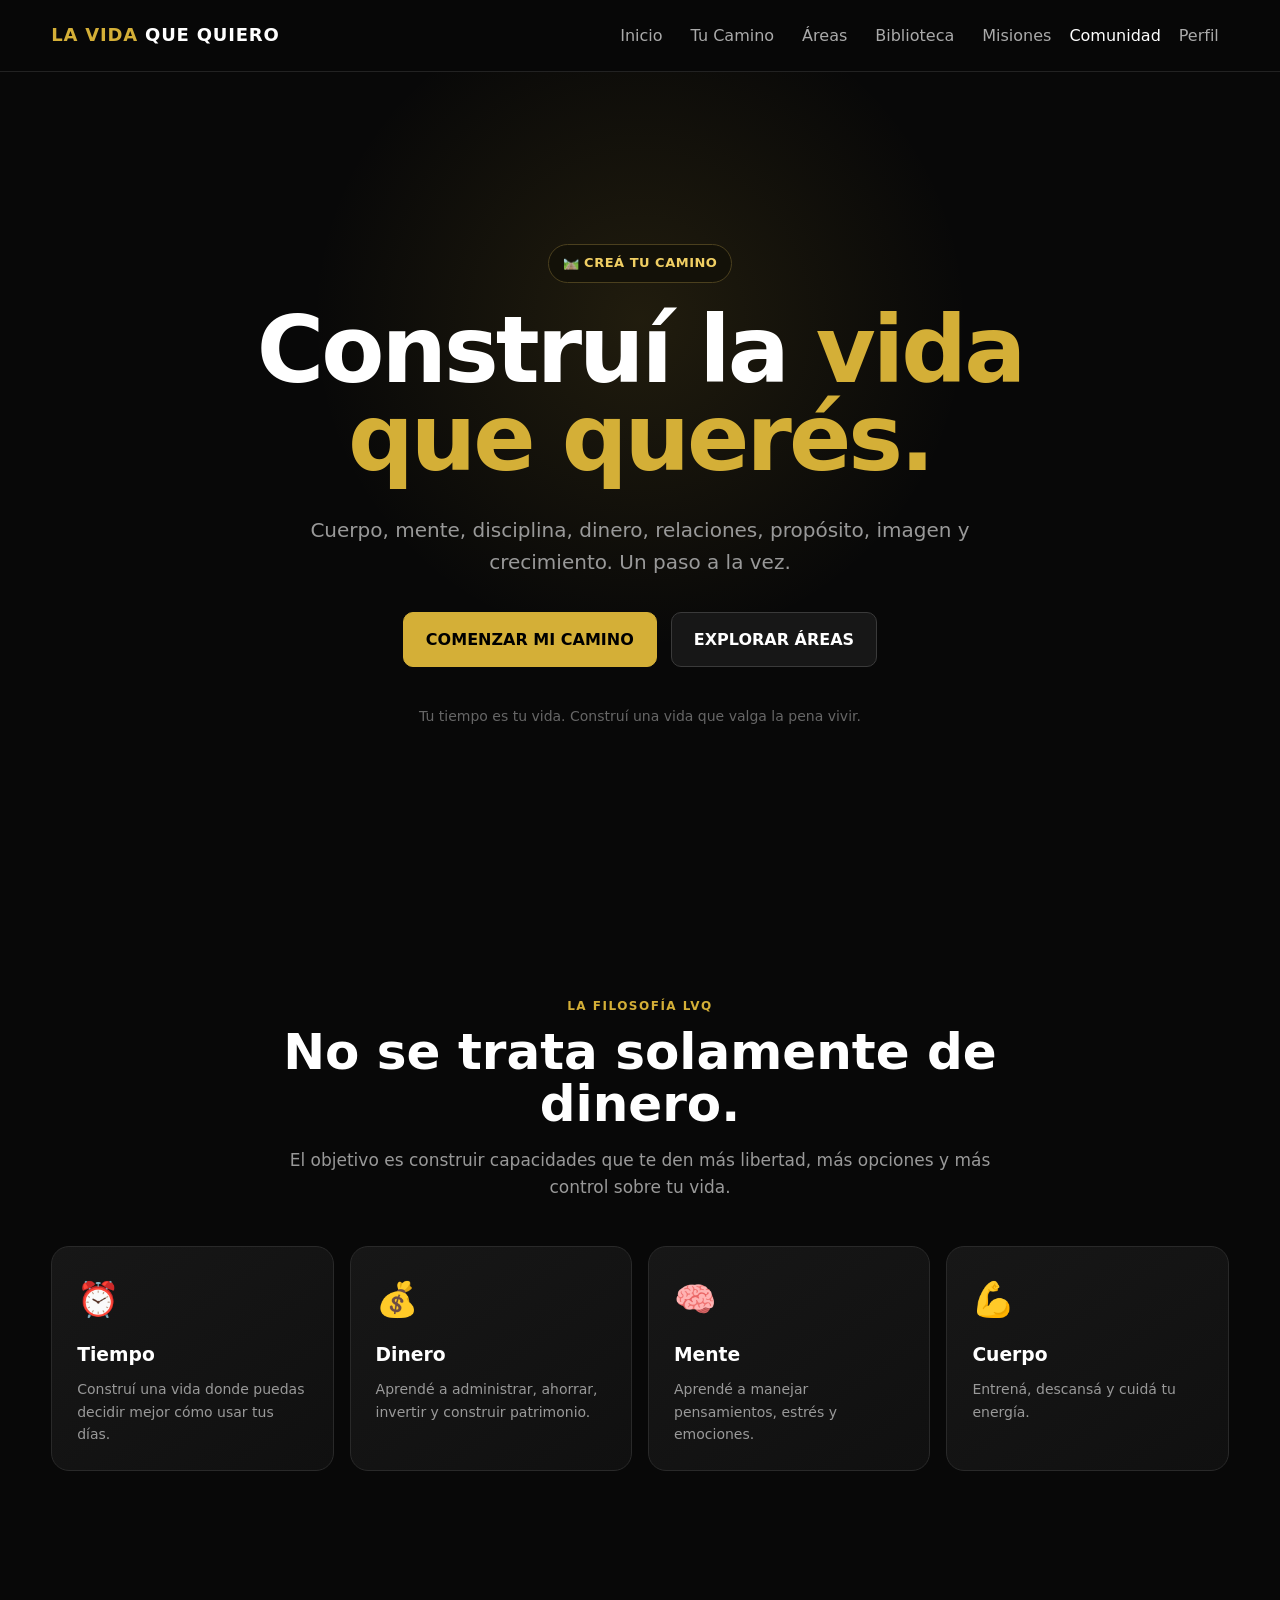
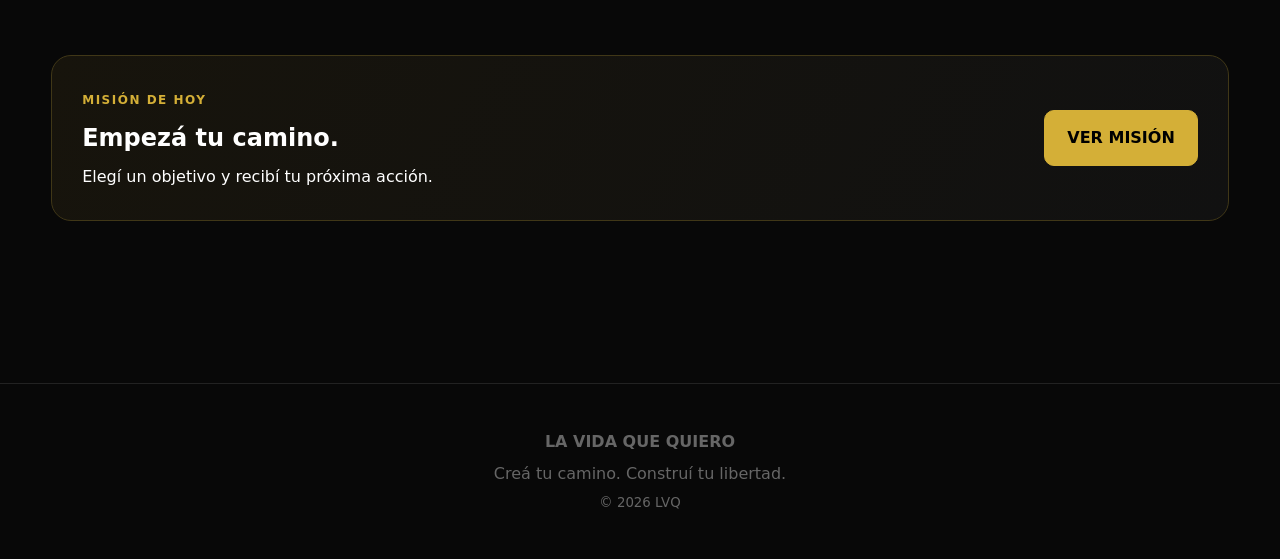
==== commit beec621b: "Update index.html" ====
--- a/index.html
+++ b/index.html
@@ -3,1035 +3,1004 @@
 <head>
   <meta charset="UTF-8">
   <meta name="viewport" content="width=device-width, initial-scale=1.0">
-  <meta name="description" content="La Vida Que Quiero - Creá tu camino. Construí una vida con más libertad, disciplina, salud, propósito y opciones.">
+  <meta name="description" content="La Vida Que Quiero - Creá tu camino.">
   <title>La Vida Que Quiero</title>
-
   <link rel="stylesheet" href="style.css">
 </head>
 
 <body>
 
-  <!-- =========================
-       HEADER
-  ========================== -->
-
-  <header class="topbar">
-    <a href="#inicio" class="brand" onclick="showPage('inicio')">
-      <span>LA VIDA</span> QUE QUIERO
-    </a>
-
-    <nav class="desktop-nav">
-      <button onclick="showPage('inicio')">Inicio</button>
-      <button onclick="showPage('camino')">Tu Camino</button>
-      <button onclick="showPage('areas')">Áreas</button>
-      <button onclick="showPage('biblioteca')">Biblioteca</button>
-      <button onclick="showPage('misiones')">Misiones</button>
-      <button onclick="showPage('perfil')">Perfil</button>
-    </nav>
-
-    <button class="mobile-menu-btn" onclick="toggleMobileMenu()">☰</button>
-  </header>
-
-  <div class="mobile-menu" id="mobileMenu">
-    <button onclick="showPage('inicio'); toggleMobileMenu()">Inicio</button>
-    <button onclick="showPage('camino'); toggleMobileMenu()">Tu Camino</button>
-    <button onclick="showPage('areas'); toggleMobileMenu()">Áreas</button>
-    <button onclick="showPage('biblioteca'); toggleMobileMenu()">Biblioteca</button>
-    <button onclick="showPage('misiones'); toggleMobileMenu()">Misiones</button>
-    <button onclick="showPage('perfil'); toggleMobileMenu()">Perfil</button>
-  </div>
-
-
-  <!-- =========================
-       APP
-  ========================== -->
-
-  <main>
-
-    <!-- =========================
-         INICIO
-    ========================== -->
-
-    <section class="page active" id="page-inicio">
-
-      <div class="hero">
-        <div class="container hero-content">
-
-          <div class="hero-badge">
-            🛤️ CREÁ TU CAMINO
-          </div>
-
-          <h1>
-            Construí la
-            <span>vida que querés.</span>
-          </h1>
-
-          <p class="hero-text">
-            Mejorá tu cuerpo, tu mente, tus finanzas, tus relaciones,
-            tu disciplina y tu propósito.
-            Un paso a la vez.
-          </p>
-
-          <div class="hero-actions">
-            <button class="primary-btn" onclick="openOnboarding()">
-              COMENZAR MI CAMINO
-            </button>
-
-            <button class="secondary-btn" onclick="showPage('camino')">
-              VER MI CAMINO
-            </button>
-          </div>
-
-          <div class="hero-quote">
-            “Tu tiempo es tu vida. Construí una vida que valga la pena vivir.”
-          </div>
-
+<header class="topbar">
+  <a href="#" class="brand" onclick="showPage('inicio'); return false;">
+    <span>LA VIDA</span> QUE QUIERO
+  </a>
+
+  <nav class="desktop-nav">
+    <button onclick="showPage('inicio')">Inicio</button>
+    <button onclick="showPage('camino')">Tu Camino</button>
+    <button onclick="showPage('areas')">Áreas</button>
+    <button onclick="showPage('biblioteca')">Biblioteca</button>
+    <button onclick="showPage('misiones')">Misiones</button>
+    <a href="comunidad.html">Comunidad</a>
+    <button onclick="showPage('perfil')">Perfil</button>
+  </nav>
+
+  <button class="mobile-menu-btn" onclick="toggleMobileMenu()">☰</button>
+</header>
+
+<div class="mobile-menu" id="mobileMenu">
+  <button onclick="showPage('inicio'); toggleMobileMenu()">Inicio</button>
+  <button onclick="showPage('camino'); toggleMobileMenu()">Tu Camino</button>
+  <button onclick="showPage('areas'); toggleMobileMenu()">Áreas</button>
+  <button onclick="showPage('biblioteca'); toggleMobileMenu()">Biblioteca</button>
+  <button onclick="showPage('misiones'); toggleMobileMenu()">Misiones</button>
+  <a href="comunidad.html">Comunidad</a>
+  <button onclick="showPage('perfil'); toggleMobileMenu()">Perfil</button>
+</div>
+
+<main>
+
+<!-- ================= INICIO ================= -->
+
+<section class="page active" id="page-inicio">
+
+  <div class="hero">
+    <div class="container hero-content">
+
+      <div class="hero-badge">🛤️ CREÁ TU CAMINO</div>
+
+      <h1>
+        Construí la
+        <span>vida que querés.</span>
+      </h1>
+
+      <p class="hero-text">
+        Cuerpo, mente, disciplina, dinero, relaciones,
+        propósito, imagen y crecimiento.
+        Un paso a la vez.
+      </p>
+
+      <div class="hero-actions">
+        <button class="primary-btn" onclick="openOnboarding()">
+          COMENZAR MI CAMINO
+        </button>
+
+        <button class="secondary-btn" onclick="showPage('areas')">
+          EXPLORAR ÁREAS
+        </button>
+      </div>
+
+      <p class="hero-quote">
+        Tu tiempo es tu vida. Construí una vida que valga la pena vivir.
+      </p>
+
+    </div>
+  </div>
+
+
+  <div class="container section">
+
+    <div class="section-heading">
+      <span class="eyebrow">LA FILOSOFÍA LVQ</span>
+
+      <h2>No se trata solamente de dinero.</h2>
+
+      <p>
+        El objetivo es construir capacidades que te den más libertad,
+        más opciones y más control sobre tu vida.
+      </p>
+    </div>
+
+
+    <div class="feature-grid">
+
+      <article class="feature-card">
+        <div class="feature-icon">⏰</div>
+        <h3>Tiempo</h3>
+        <p>
+          Construí una vida donde puedas decidir mejor cómo usar tus días.
+        </p>
+      </article>
+
+      <article class="feature-card">
+        <div class="feature-icon">💰</div>
+        <h3>Dinero</h3>
+        <p>
+          Aprendé a administrar, ahorrar, invertir y construir patrimonio.
+        </p>
+      </article>
+
+      <article class="feature-card">
+        <div class="feature-icon">🧠</div>
+        <h3>Mente</h3>
+        <p>
+          Aprendé a manejar pensamientos, estrés y emociones.
+        </p>
+      </article>
+
+      <article class="feature-card">
+        <div class="feature-icon">💪</div>
+        <h3>Cuerpo</h3>
+        <p>
+          Entrená, descansá y cuidá tu energía.
+        </p>
+      </article>
+
+    </div>
+
+  </div>
+
+
+  <div class="container section">
+
+    <div class="daily-preview">
+
+      <div>
+        <span class="eyebrow">MISIÓN DE HOY</span>
+        <h2 id="homeMissionTitle">Empezá tu camino.</h2>
+        <p id="homeMissionText">
+          Elegí un objetivo y recibí tu próxima acción.
+        </p>
+      </div>
+
+      <button class="primary-btn" onclick="openDailyMission()">
+        VER MISIÓN
+      </button>
+
+    </div>
+
+  </div>
+
+</section>
+
+
+<!-- ================= CAMINO ================= -->
+
+<section class="page" id="page-camino">
+
+  <div class="container section">
+
+    <div class="section-heading left">
+
+      <span class="eyebrow">TU CAMINO</span>
+
+      <h2 id="pathGreeting">Creá tu camino.</h2>
+
+      <p id="pathDescription">
+        Elegí un objetivo y empezá a avanzar.
+      </p>
+
+    </div>
+
+
+    <div class="dashboard-grid">
+
+      <div class="dashboard-card large">
+        <span>🔥 Actividad</span>
+
+        <strong id="statStreak">0</strong>
+
+        <div class="progress-track">
+          <div class="progress-fill" id="streakProgress"></div>
         </div>
-      </div>
-
-
-      <div class="container section">
-
-        <div class="section-heading">
-          <span class="eyebrow">LA FILOSOFÍA LVQ</span>
-          <h2>No se trata solo de dinero.</h2>
+
+        <small>Días con acciones completadas.</small>
+      </div>
+
+      <div class="dashboard-card">
+        <span>⭐ XP</span>
+        <strong id="statXp">0</strong>
+        <small>Experiencia</small>
+      </div>
+
+      <div class="dashboard-card">
+        <span>🏆 Nivel</span>
+        <strong id="statLevel">1</strong>
+        <small id="statLevelName">Comienzo</small>
+      </div>
+
+      <div class="dashboard-card">
+        <span>✅ Acciones</span>
+        <strong id="statMissions">0</strong>
+        <small>Completadas</small>
+      </div>
+
+    </div>
+
+
+    <div class="path-panel">
+
+      <div class="path-header">
+
+        <div>
+          <span class="eyebrow">PRÓXIMO PASO</span>
+
+          <h3 id="recommendationTitle">
+            Empezá con disciplina.
+          </h3>
+        </div>
+
+        <span class="path-badge" id="recommendationBadge">
+          LVQ
+        </span>
+
+      </div>
+
+      <p id="recommendationText">
+        Tu próximo paso aparecerá acá.
+      </p>
+
+      <button
+        class="primary-btn"
+        id="recommendationButton"
+        onclick="startRecommendedAction()"
+      >
+        COMENZAR
+      </button>
+
+    </div>
+
+
+    <div class="timeline">
+
+      <article class="timeline-item active">
+        <div class="timeline-number">1</div>
+        <div>
+          <span class="eyebrow">ETAPA 1</span>
+          <h3>Ordenar</h3>
           <p>
-            El objetivo es construir capacidades que te den más opciones:
-            tiempo, salud, estabilidad, relaciones, conocimiento y libertad.
+            Hábitos, mente, cuerpo y finanzas básicas.
           </p>
         </div>
-
-        <div class="feature-grid">
-
-          <article class="feature-card">
-            <div class="feature-icon">⏰</div>
-            <h3>Tiempo</h3>
-            <p>
-              Construí una vida en la que puedas decidir mejor cómo usar tus días.
-            </p>
-          </article>
-
-          <article class="feature-card">
-            <div class="feature-icon">💰</div>
-            <h3>Dinero</h3>
-            <p>
-              Aprendé a administrar, ahorrar, invertir y construir patrimonio.
-            </p>
-          </article>
-
-          <article class="feature-card">
-            <div class="feature-icon">🧠</div>
-            <h3>Mente</h3>
-            <p>
-              Aprendé a manejar pensamientos, estrés, hábitos y decisiones.
-            </p>
-          </article>
-
-          <article class="feature-card">
-            <div class="feature-icon">💪</div>
-            <h3>Cuerpo</h3>
-            <p>
-              Entrená, descansá y cuidá tu salud para tener más energía.
-            </p>
-          </article>
-
-        </div>
-
-      </div>
-
-
-      <div class="container section">
-
-        <div class="daily-preview">
-
-          <div>
-            <span class="eyebrow">MISIÓN DE HOY</span>
-            <h2 id="homeMissionTitle">Tu primer paso empieza hoy.</h2>
-            <p id="homeMissionText">
-              Comenzá tu camino y elegí un objetivo para recibir tu primera misión.
-            </p>
-          </div>
-
-          <button class="primary-btn" onclick="openDailyMission()">
-            VER MISIÓN
-          </button>
-
-        </div>
-
-      </div>
-
-    </section>
-
-
-    <!-- =========================
-         TU CAMINO
-    ========================== -->
-
-    <section class="page" id="page-camino">
-
-      <div class="container section">
-
-        <div class="section-heading left">
-          <span class="eyebrow">TU CAMINO</span>
-
-          <h2 id="pathGreeting">
-            Creá tu camino.
-          </h2>
-
-          <p id="pathDescription">
-            Elegí un objetivo y empezá a construirlo paso a paso.
+      </article>
+
+      <article class="timeline-item">
+        <div class="timeline-number">2</div>
+        <div>
+          <span class="eyebrow">ETAPA 2</span>
+          <h3>Construir</h3>
+          <p>
+            Habilidades, ingresos, relaciones y físico.
           </p>
         </div>
-
-
-        <div class="dashboard-grid">
-
-          <div class="dashboard-card large">
-            <div class="dashboard-card-top">
-              <span>🔥 Racha</span>
-              <strong id="statStreak">0</strong>
-            </div>
-
-            <div class="progress-track">
-              <div class="progress-fill" id="streakProgress"></div>
-            </div>
-
-            <small>Tu constancia importa más que la perfección.</small>
-          </div>
-
-
-          <div class="dashboard-card">
-            <span>⭐ XP</span>
-            <strong id="statXp">0</strong>
-            <small>Experiencia acumulada</small>
-          </div>
-
-
-          <div class="dashboard-card">
-            <span>🏆 Nivel</span>
-            <strong id="statLevel">1</strong>
-            <small id="statLevelName">Comienzo</small>
-          </div>
-
-
-          <div class="dashboard-card">
-            <span>✅ Misiones</span>
-            <strong id="statMissions">0</strong>
-            <small>Completadas</small>
-          </div>
-
-        </div>
-
-
-        <div class="path-panel">
-
-          <div class="path-header">
-            <div>
-              <span class="eyebrow">RECOMENDACIÓN</span>
-              <h3 id="recommendationTitle">
-                Empezá con disciplina.
-              </h3>
-            </div>
-
-            <span class="path-badge" id="recommendationBadge">
-              NIVEL 1
-            </span>
-          </div>
-
-          <p id="recommendationText">
-            La disciplina es una buena base para comenzar a construir otras áreas.
-          </p>
-
-          <button class="primary-btn" id="recommendationButton" onclick="openDisciplineChallenge()">
-            COMENZAR
-          </button>
-
-        </div>
-
-
-        <div class="timeline">
-
-          <div class="timeline-item active">
-            <div class="timeline-number">1</div>
-
-            <div>
-              <span class="eyebrow">ETAPA 1</span>
-              <h3>Construcción</h3>
-              <p>
-                Ordená tu vida, tus hábitos, tu mente y tus finanzas.
-              </p>
-            </div>
-          </div>
-
-          <div class="timeline-item">
-            <div class="timeline-number">2</div>
-
-            <div>
-              <span class="eyebrow">ETAPA 2</span>
-              <h3>Expansión</h3>
-              <p>
-                Mejorá tus habilidades, ingresos, relaciones y físico.
-              </p>
-            </div>
-          </div>
-
-          <div class="timeline-item">
-            <div class="timeline-number">3</div>
-
-            <div>
-              <span class="eyebrow">ETAPA 3</span>
-              <h3>Patrimonio</h3>
-              <p>
-                Aprendé a proteger y hacer crecer los recursos que construís.
-              </p>
-            </div>
-          </div>
-
-          <div class="timeline-item">
-            <div class="timeline-number">4</div>
-
-            <div>
-              <span class="eyebrow">ETAPA 4</span>
-              <h3>Libertad</h3>
-              <p>
-                Construí más opciones para decidir cómo querés vivir.
-              </p>
-            </div>
-          </div>
-
-        </div>
-
-      </div>
-
-    </section>
-
-
-    <!-- =========================
-         ÁREAS
-    ========================== -->
-
-    <section class="page" id="page-areas">
-
-      <div class="container section">
-
-        <div class="section-heading">
-          <span class="eyebrow">TODAS LAS ÁREAS</span>
-          <h2>Elegí dónde crecer.</h2>
+      </article>
+
+      <article class="timeline-item">
+        <div class="timeline-number">3</div>
+        <div>
+          <span class="eyebrow">ETAPA 3</span>
+          <h3>Crecer</h3>
           <p>
-            No necesitás mejorar todo al mismo tiempo.
-            Elegí una cosa y avanzá.
+            Patrimonio, conocimiento, carácter y propósito.
           </p>
         </div>
-
-
-        <div class="area-grid">
-
-          <article class="area-card" onclick="openArea('cuerpo')">
-            <div class="area-icon">💪</div>
-            <h3>Cuerpo</h3>
-            <p>
-              Entrenamiento, alimentación, sueño y recuperación.
-            </p>
-            <span>Explorar →</span>
-          </article>
-
-
-          <article class="area-card" onclick="openArea('mente')">
-            <div class="area-icon">🧠</div>
-            <h3>Mente y calma</h3>
-            <p>
-              Respiración, meditación, pensamientos y calma.
-            </p>
-            <span>Explorar →</span>
-          </article>
-
-
-          <article class="area-card" onclick="openArea('disciplina')">
-            <div class="area-icon">🔥</div>
-            <h3>Disciplina</h3>
-            <p>
-              Hábitos, autocontrol, constancia y desafíos.
-            </p>
-            <span>Explorar →</span>
-          </article>
-
-
-          <article class="area-card" onclick="openArea('finanzas')">
-            <div class="area-icon">💰</div>
-            <h3>Finanzas</h3>
-            <p>
-              Dinero, ahorro, inversión, riesgo y libertad financiera.
-            </p>
-            <span>Explorar →</span>
-          </article>
-
-
-          <article class="area-card" onclick="openArea('negocios')">
-            <div class="area-icon">💼</div>
-            <h3>Negocios</h3>
-            <p>
-              Habilidades, ventas, emprendimiento e ingresos.
-            </p>
-            <span>Explorar →</span>
-          </article>
-
-
-          <article class="area-card" onclick="openArea('relaciones')">
-            <div class="area-icon">❤️</div>
-            <h3>Relaciones</h3>
-            <p>
-              Comunicación, límites, vínculos y rupturas.
-            </p>
-            <span>Explorar →</span>
-          </article>
-
-
-          <article class="area-card" onclick="openArea('proposito')">
-            <div class="area-icon">🎯</div>
-            <h3>Propósito</h3>
-            <p>
-              Valores, objetivos, dirección y visión.
-            </p>
-            <span>Explorar →</span>
-          </article>
-
-
-          <article class="area-card" onclick="openArea('imagen')">
-            <div class="area-icon">👔</div>
-            <h3>Imagen y estilo</h3>
-            <p>
-              Vestimenta, higiene, grooming y perfumes.
-            </p>
-            <span>Explorar →</span>
-          </article>
-
-        </div>
-
-      </div>
-
-    </section>
-
-
-    <!-- =========================
-         BIBLIOTECA
-    ========================== -->
-
-    <section class="page" id="page-biblioteca">
-
-      <div class="container section">
-
-        <div class="section-heading">
-          <span class="eyebrow">BIBLIOTECA</span>
-          <h2>Leé. Aprendé. Aplicá.</h2>
+      </article>
+
+      <article class="timeline-item">
+        <div class="timeline-number">4</div>
+        <div>
+          <span class="eyebrow">ETAPA 4</span>
+          <h3>Libertad</h3>
           <p>
-            Libros seleccionados para acompañar tu camino.
+            Más opciones sobre tu tiempo y tu vida.
           </p>
         </div>
-
-
-        <div class="book-grid">
-
-          <article class="book-card">
-            <div class="book-cover">
-              <span>HÁBITOS<br>ATÓMICOS</span>
-            </div>
-
-            <span class="book-category">HÁBITOS</span>
-
-            <h3>Hábitos Atómicos</h3>
-
-            <p class="author">James Clear</p>
-
-            <p>
-              Para construir hábitos y mejorar la constancia.
-            </p>
-
-            <button onclick="openBook('habitos')">
-              Ver libro
-            </button>
-          </article>
-
-
-          <article class="book-card">
-            <div class="book-cover">
-              <span>PSICOLOGÍA<br>DEL DINERO</span>
-            </div>
-
-            <span class="book-category">DINERO</span>
-
-            <h3>La Psicología del Dinero</h3>
-
-            <p class="author">Morgan Housel</p>
-
-            <p>
-              Para entender mejor el comportamiento financiero.
-            </p>
-
-            <button onclick="openBook('dinero')">
-              Ver libro
-            </button>
-          </article>
-
-
-          <article class="book-card">
-            <div class="book-cover">
-              <span>EL HOMBRE<br>MÁS RICO</span>
-            </div>
-
-            <span class="book-category">FINANZAS</span>
-
-            <h3>El Hombre Más Rico de Babilonia</h3>
-
-            <p class="author">George S. Clason</p>
-
-            <p>
-              Principios sencillos sobre ahorro y patrimonio.
-            </p>
-
-            <button onclick="openBook('babilonia')">
-              Ver libro
-            </button>
-          </article>
-
-
-          <article class="book-card">
-            <div class="book-cover">
-              <span>PIENSE Y<br>HÁGASE RICO</span>
-            </div>
-
-            <span class="book-category">MENTALIDAD</span>
-
-            <h3>Piense y Hágase Rico</h3>
-
-            <p class="author">Napoleon Hill</p>
-
-            <p>
-              Objetivos, determinación y mentalidad.
-            </p>
-
-            <button onclick="openBook('piense')">
-              Ver libro
-            </button>
-          </article>
-
-
-          <article class="book-card">
-            <div class="book-cover">
-              <span>7<br>HÁBITOS</span>
-            </div>
-
-            <span class="book-category">EFECTIVIDAD</span>
-
-            <h3>Los 7 hábitos de la gente altamente efectiva</h3>
-
-            <p class="author">Stephen R. Covey</p>
-
-            <p>
-              Para trabajar prioridades, responsabilidad y efectividad.
-            </p>
-
-            <button onclick="openBook('7habitos')">
-              Ver libro
-            </button>
-          </article>
-
-
-          <article class="book-card">
-            <div class="book-cover">
-              <span>CÓMO GANAR<br>AMIGOS</span>
-            </div>
-
-            <span class="book-category">RELACIONES</span>
-
-            <h3>Cómo ganar amigos e influir sobre las personas</h3>
-
-            <p class="author">Dale Carnegie</p>
-
-            <p>
-              Comunicación y relaciones interpersonales.
-            </p>
-
-            <button onclick="openBook('carnegie')">
-              Ver libro
-            </button>
-          </article>
-
-        </div>
-
-      </div>
-
-    </section>
-
-
-    <!-- =========================
-         MISIONES
-    ========================== -->
-
-    <section class="page" id="page-misiones">
-
-      <div class="container section">
-
-        <div class="section-heading">
-          <span class="eyebrow">MISIONES</span>
-          <h2>Un paso cada día.</h2>
-          <p>
-            No intentes cambiar toda tu vida en una semana.
-            Hacé la próxima acción correcta.
+      </article>
+
+    </div>
+
+  </div>
+
+</section>
+
+
+<!-- ================= AREAS ================= -->
+
+<section class="page" id="page-areas">
+
+  <div class="container section">
+
+    <div class="section-heading">
+
+      <span class="eyebrow">ÁREAS DE LVQ</span>
+
+      <h2>Elegí dónde crecer.</h2>
+
+      <p>
+        Ahora cada área tiene contenido y acciones propias.
+      </p>
+
+    </div>
+
+
+    <div class="area-grid">
+
+      <article class="area-card" onclick="openArea('cuerpo')">
+        <div class="area-icon">💪</div>
+        <h3>Cuerpo</h3>
+        <p>Entrenamiento, alimentación, sueño y recuperación.</p>
+        <span>Entrar →</span>
+      </article>
+
+      <article class="area-card" onclick="openArea('mente')">
+        <div class="area-icon">🧠</div>
+        <h3>Mente y calma</h3>
+        <p>Respiración, meditación, pensamientos y calma.</p>
+        <span>Entrar →</span>
+      </article>
+
+      <article class="area-card" onclick="openArea('disciplina')">
+        <div class="area-icon">🔥</div>
+        <h3>Disciplina</h3>
+        <p>Hábitos, constancia y desafío de 7 días.</p>
+        <span>Entrar →</span>
+      </article>
+
+      <article class="area-card" onclick="openArea('finanzas')">
+        <div class="area-icon">💰</div>
+        <h3>Finanzas</h3>
+        <p>Ahorro, inversión, riesgo y libertad financiera.</p>
+        <span>Entrar →</span>
+      </article>
+
+      <article class="area-card" onclick="openArea('negocios')">
+        <div class="area-icon">💼</div>
+        <h3>Negocios</h3>
+        <p>Habilidades, ingresos, ventas y oportunidades.</p>
+        <span>Entrar →</span>
+      </article>
+
+      <article class="area-card" onclick="openArea('relaciones')">
+        <div class="area-icon">❤️</div>
+        <h3>Relaciones</h3>
+        <p>Vínculos, límites, comunicación y rupturas.</p>
+        <span>Entrar →</span>
+      </article>
+
+      <article class="area-card" onclick="openArea('proposito')">
+        <div class="area-icon">🎯</div>
+        <h3>Propósito</h3>
+        <p>Valores, visión y objetivos personales.</p>
+        <span>Entrar →</span>
+      </article>
+
+      <article class="area-card" onclick="openArea('imagen')">
+        <div class="area-icon">👔</div>
+        <h3>Imagen y estilo</h3>
+        <p>Vestimenta, higiene, grooming y perfumes.</p>
+        <span>Entrar →</span>
+      </article>
+
+    </div>
+
+  </div>
+
+</section>
+
+
+<!-- ================= BIBLIOTECA ================= -->
+
+<section class="page" id="page-biblioteca">
+
+  <div class="container section">
+
+    <div class="section-heading">
+
+      <span class="eyebrow">BIBLIOTECA</span>
+
+      <h2>Leé. Aprendé. Aplicá.</h2>
+
+      <p>
+        Libros para acompañar tu camino.
+      </p>
+
+    </div>
+
+
+    <div class="book-grid">
+
+      <article class="book-card">
+        <div class="book-cover"><span>HÁBITOS<br>ATÓMICOS</span></div>
+        <span class="book-category">HÁBITOS</span>
+        <h3>Hábitos Atómicos</h3>
+        <p class="author">James Clear</p>
+        <button onclick="openBook('habitos')">Ver libro</button>
+      </article>
+
+      <article class="book-card">
+        <div class="book-cover"><span>PSICOLOGÍA<br>DEL DINERO</span></div>
+        <span class="book-category">DINERO</span>
+        <h3>La Psicología del Dinero</h3>
+        <p class="author">Morgan Housel</p>
+        <button onclick="openBook('dinero')">Ver libro</button>
+      </article>
+
+      <article class="book-card">
+        <div class="book-cover"><span>HOMBRE MÁS<br>RICO</span></div>
+        <span class="book-category">FINANZAS</span>
+        <h3>El Hombre Más Rico de Babilonia</h3>
+        <p class="author">George S. Clason</p>
+        <button onclick="openBook('babilonia')">Ver libro</button>
+      </article>
+
+      <article class="book-card">
+        <div class="book-cover"><span>PIENSE Y<br>HÁGASE RICO</span></div>
+        <span class="book-category">MENTALIDAD</span>
+        <h3>Piense y Hágase Rico</h3>
+        <p class="author">Napoleon Hill</p>
+        <button onclick="openBook('piense')">Ver libro</button>
+      </article>
+
+      <article class="book-card">
+        <div class="book-cover"><span>7<br>HÁBITOS</span></div>
+        <span class="book-category">EFECTIVIDAD</span>
+        <h3>Los 7 hábitos de la gente altamente efectiva</h3>
+        <p class="author">Stephen R. Covey</p>
+        <button onclick="openBook('7habitos')">Ver libro</button>
+      </article>
+
+      <article class="book-card">
+        <div class="book-cover"><span>CÓMO GANAR<br>AMIGOS</span></div>
+        <span class="book-category">RELACIONES</span>
+        <h3>Cómo ganar amigos e influir sobre las personas</h3>
+        <p class="author">Dale Carnegie</p>
+        <button onclick="openBook('carnegie')">Ver libro</button>
+      </article>
+
+    </div>
+
+  </div>
+
+</section>
+
+
+<!-- ================= MISIONES ================= -->
+
+<section class="page" id="page-misiones">
+
+  <div class="container section">
+
+    <div class="section-heading">
+
+      <span class="eyebrow">MISIONES</span>
+
+      <h2>Un paso cada día.</h2>
+
+      <p>
+        Elegí una acción concreta y hacela.
+      </p>
+
+    </div>
+
+
+    <div class="mission-feature">
+
+      <span class="eyebrow">MISIÓN DE HOY</span>
+
+      <h2 id="missionTitle">Tu misión.</h2>
+
+      <p id="missionDescription">
+        Tu misión aparecerá acá.
+      </p>
+
+      <div class="mission-meta">
+        <span id="missionCategory">General</span>
+        <span>+100 XP</span>
+      </div>
+
+      <button
+        class="primary-btn"
+        id="missionButton"
+        onclick="completeTodayMission()"
+      >
+        COMPLETAR MISIÓN
+      </button>
+
+    </div>
+
+  </div>
+
+</section>
+
+
+<!-- ================= PERFIL ================= -->
+
+<section class="page" id="page-perfil">
+
+  <div class="container section">
+
+    <div class="section-heading left">
+
+      <span class="eyebrow">TU PERFIL</span>
+
+      <h2 id="profileTitle">Tu progreso.</h2>
+
+      <p>
+        En esta versión tus datos se guardan en el navegador.
+      </p>
+
+    </div>
+
+
+    <div class="profile-grid">
+
+      <div class="profile-card">
+        <div class="avatar" id="avatar">LVQ</div>
+
+        <div>
+          <h3 id="profileName">Constructor</h3>
+          <p id="profileObjective">
+            Objetivo: Elegí uno para comenzar.
           </p>
         </div>
-
-
-        <div class="mission-feature">
-
-          <span class="eyebrow">MISIÓN DE HOY</span>
-
-          <h2 id="missionTitle">
-            Empezá tu camino.
-          </h2>
-
-          <p id="missionDescription">
-            Elegí una misión y completala.
-          </p>
-
-          <div class="mission-meta">
-            <span id="missionCategory">General</span>
-            <span>+100 XP</span>
-          </div>
-
-          <button class="primary-btn" id="missionButton" onclick="completeTodayMission()">
-            COMPLETAR MISIÓN
-          </button>
-
-        </div>
-
-
-        <div class="mission-list">
-
-          <article class="mini-mission">
-            <span>🔥</span>
-            <div>
-              <strong>Disciplina</strong>
-              <p>Terminá una tarea que venís postergando.</p>
-            </div>
-          </article>
-
-          <article class="mini-mission">
-            <span>🧠</span>
-            <div>
-              <strong>Mente</strong>
-              <p>Tomate 5 minutos para respirar y observar tus pensamientos.</p>
-            </div>
-          </article>
-
-          <article class="mini-mission">
-            <span>💰</span>
-            <div>
-              <strong>Finanzas</strong>
-              <p>Registrá tus gastos del día.</p>
-            </div>
-          </article>
-
-          <article class="mini-mission">
-            <span>💪</span>
-            <div>
-              <strong>Cuerpo</strong>
-              <p>Hacé 30 minutos de actividad física.</p>
-            </div>
-          </article>
-
-        </div>
-
-      </div>
-
-    </section>
-
-
-    <!-- =========================
-         PERFIL
-    ========================== -->
-
-    <section class="page" id="page-perfil">
-
-      <div class="container section">
-
-        <div class="section-heading left">
-          <span class="eyebrow">TU PERFIL</span>
-          <h2 id="profileTitle">Tu camino empieza acá.</h2>
-          <p>
-            Por ahora tu progreso se guarda en este navegador.
-          </p>
-        </div>
-
-
-        <div class="profile-grid">
-
-          <div class="profile-card">
-
-            <div class="avatar" id="avatar">LVQ</div>
-
-            <div>
-              <h3 id="profileName">Constructor</h3>
-              <p id="profileObjective">Objetivo: Elegí tu objetivo</p>
-            </div>
-
-          </div>
-
-
-          <div class="profile-card vertical">
-
-            <span class="eyebrow">NIVEL</span>
-
-            <strong class="big-number" id="profileLevel">
-              1
-            </strong>
-
-            <p id="profileLevelName">
-              Comienzo
-            </p>
-
-          </div>
-
-
-          <div class="profile-card vertical">
-
-            <span class="eyebrow">XP</span>
-
-            <strong class="big-number" id="profileXp">
-              0
-            </strong>
-
-            <p>Experiencia</p>
-
-          </div>
-
-
-          <div class="profile-card vertical">
-
-            <span class="eyebrow">RACHA</span>
-
-            <strong class="big-number" id="profileStreak">
-              0
-            </strong>
-
-            <p>Días activos</p>
-
-          </div>
-
-        </div>
-
-
-        <div class="privacy-note">
-
-          <strong>🔒 Sobre tus datos</strong>
-
-          <p>
-            Esta versión guarda tu información localmente en tu navegador.
-            No tenemos todavía un sistema de cuentas real.
-            Más adelante incorporaremos usuarios, base de datos y sincronización.
-          </p>
-
-        </div>
-
-      </div>
-
-    </section>
-
-  </main>
-
-
-  <!-- =========================
-       MODAL ONBOARDING
-  ========================== -->
-
-  <div class="modal" id="onboardingModal">
-
-    <div class="modal-box">
-
-      <button class="close-btn" onclick="closeModal('onboardingModal')">
-        ×
+      </div>
+
+      <div class="profile-card vertical">
+        <span class="eyebrow">NIVEL</span>
+        <strong class="big-number" id="profileLevel">1</strong>
+        <p id="profileLevelName">Comienzo</p>
+      </div>
+
+      <div class="profile-card vertical">
+        <span class="eyebrow">XP</span>
+        <strong class="big-number" id="profileXp">0</strong>
+        <p>Experiencia</p>
+      </div>
+
+      <div class="profile-card vertical">
+        <span class="eyebrow">ACCIONES</span>
+        <strong class="big-number" id="profileActions">0</strong>
+        <p>Completadas</p>
+      </div>
+
+    </div>
+
+
+    <div class="privacy-note">
+
+      <strong>🔒 Datos de esta versión</strong>
+
+      <p>
+        Se guardan localmente en tu navegador.
+        Más adelante conectaremos cuentas, base de datos y sincronización.
+      </p>
+
+    </div>
+
+  </div>
+
+</section>
+
+</main>
+
+
+<!-- ================= ONBOARDING ================= -->
+
+<div class="modal" id="onboardingModal">
+
+  <div class="modal-box">
+
+    <button class="close-btn" onclick="closeModal('onboardingModal')">×</button>
+
+
+    <div class="onboarding-step active" id="onboarding1">
+
+      <span class="eyebrow">PASO 1 DE 3</span>
+
+      <h2>¿Cómo te llamás?</h2>
+
+      <p>Vamos a personalizar tu camino.</p>
+
+      <input
+        class="text-input"
+        id="nameInput"
+        maxlength="30"
+        placeholder="Tu nombre"
+      >
+
+      <button
+        class="primary-btn full-btn"
+        onclick="nextOnboarding(2)"
+      >
+        CONTINUAR
       </button>
 
-
-      <div class="onboarding-step active" id="onboarding1">
-
-        <span class="eyebrow">PASO 1 DE 3</span>
-
-        <h2>¿Cómo te llamás?</h2>
-
+    </div>
+
+
+    <div class="onboarding-step" id="onboarding2">
+
+      <span class="eyebrow">PASO 2 DE 3</span>
+
+      <h2>¿Qué querés mejorar primero?</h2>
+
+      <div class="choice-grid">
+
+        <button onclick="selectGoal(this,'Cuerpo')">💪 Cuerpo</button>
+        <button onclick="selectGoal(this,'Mente')">🧠 Mente</button>
+        <button onclick="selectGoal(this,'Disciplina')">🔥 Disciplina</button>
+        <button onclick="selectGoal(this,'Finanzas')">💰 Finanzas</button>
+        <button onclick="selectGoal(this,'Negocios')">💼 Negocios</button>
+        <button onclick="selectGoal(this,'Relaciones')">❤️ Relaciones</button>
+        <button onclick="selectGoal(this,'Propósito')">🎯 Propósito</button>
+        <button onclick="selectGoal(this,'Imagen')">👔 Imagen</button>
+
+      </div>
+
+      <button
+        class="primary-btn full-btn"
+        onclick="nextOnboarding(3)"
+      >
+        CONTINUAR
+      </button>
+
+    </div>
+
+
+    <div class="onboarding-step" id="onboarding3">
+
+      <span class="eyebrow">PASO 3 DE 3</span>
+
+      <h2>¿Cuánto tiempo tenés?</h2>
+
+      <div class="choice-grid">
+
+        <button onclick="selectTime(this,'10 minutos')">⚡ 10 minutos</button>
+        <button onclick="selectTime(this,'30 minutos')">🔥 30 minutos</button>
+        <button onclick="selectTime(this,'1 hora')">💪 1 hora</button>
+        <button onclick="selectTime(this,'Más de 1 hora')">🚀 Más de 1 hora</button>
+
+      </div>
+
+      <button
+        class="primary-btn full-btn"
+        onclick="finishOnboarding()"
+      >
+        CREAR MI CAMINO
+      </button>
+
+    </div>
+
+  </div>
+
+</div>
+
+
+<!-- ================= AREA MODAL ================= -->
+
+<div class="modal" id="areaModal">
+
+  <div class="modal-box wide">
+
+    <button class="close-btn" onclick="closeModal('areaModal')">×</button>
+
+    <span class="eyebrow" id="areaEyebrow">ÁREA</span>
+
+    <h2 id="areaTitle">Área</h2>
+
+    <p id="areaIntro">Descripción.</p>
+
+    <div id="areaContent" class="content-blocks"></div>
+
+  </div>
+
+</div>
+
+
+<!-- ================= DISCIPLINA ================= -->
+
+<div class="modal" id="disciplineModal">
+
+  <div class="modal-box wide">
+
+    <button class="close-btn" onclick="closeModal('disciplineModal')">×</button>
+
+    <span class="eyebrow">DESAFÍO</span>
+
+    <h2>🔥 7 Días de Disciplina</h2>
+
+    <p>
+      Una misión pequeña cada día.
+    </p>
+
+    <div class="progress-info">
+      <span>Progreso</span>
+      <strong id="disciplineProgressText">0 / 7</strong>
+    </div>
+
+    <div class="progress-track">
+      <div class="progress-fill" id="disciplineProgress"></div>
+    </div>
+
+    <div id="disciplineDays"></div>
+
+    <div class="success-box" id="disciplineSuccess">
+      <div class="success-icon">🏆</div>
+      <h3>Desafío completado</h3>
+      <p>
+        Completaste los 7 días.
+      </p>
+    </div>
+
+    <button class="secondary-btn full-btn" onclick="resetDiscipline()">
+      Reiniciar desafío
+    </button>
+
+  </div>
+
+</div>
+
+
+<!-- ================= LIBRO ================= -->
+
+<div class="modal" id="bookModal">
+
+  <div class="modal-box">
+
+    <button class="close-btn" onclick="closeModal('bookModal')">×</button>
+
+    <span class="eyebrow" id="bookCategory">LIBRO</span>
+
+    <h2 id="bookTitle">Libro</h2>
+
+    <p class="book-author-modal" id="bookAuthor">Autor</p>
+
+    <div id="bookDescription"></div>
+
+    <button
+      class="primary-btn full-btn"
+      id="bookActionButton"
+    >
+      MARCAR COMO LEÍDO
+    </button>
+
+  </div>
+
+</div>
+
+
+<!-- ================= MISION ================= -->
+
+<div class="modal" id="missionModal">
+
+  <div class="modal-box">
+
+    <button class="close-btn" onclick="closeModal('missionModal')">×</button>
+
+    <span class="eyebrow">MISIÓN</span>
+
+    <h2 id="modalMissionTitle">Misión</h2>
+
+    <p id="modalMissionText">...</p>
+
+    <button
+      class="primary-btn full-btn"
+      onclick="completeTodayMission(true)"
+    >
+      COMPLETAR +100 XP
+    </button>
+
+  </div>
+
+</div>
+
+
+<!-- ================= FINANZAS CALCULATOR ================= -->
+
+<div class="modal" id="financeModal">
+
+  <div class="modal-box">
+
+    <button class="close-btn" onclick="closeModal('financeModal')">×</button>
+
+    <span class="eyebrow">FINANZAS</span>
+
+    <h2>💰 Tu punto de partida</h2>
+
+    <p>
+      Usá esta herramienta como simulación educativa.
+    </p>
+
+    <div class="form-grid">
+
+      <div>
+        <label>Ingresos mensuales</label>
+        <input type="number" id="financeIncome" placeholder="1500000">
+      </div>
+
+      <div>
+        <label>Gastos mensuales</label>
+        <input type="number" id="financeExpenses" placeholder="1000000">
+      </div>
+
+      <div>
+        <label>Patrimonio actual</label>
+        <input type="number" id="financeAssets" placeholder="0">
+      </div>
+
+      <div>
+        <label>Meta de patrimonio</label>
+        <input type="number" id="financeTarget" placeholder="25000000">
+      </div>
+
+    </div>
+
+    <button class="primary-btn full-btn" onclick="calculateFinance()">
+      CALCULAR
+    </button>
+
+    <div id="financeResult" class="result-box"></div>
+
+  </div>
+
+</div>
+
+
+<!-- ================= MENTE ================= -->
+
+<div class="modal" id="mindModal">
+
+  <div class="modal-box">
+
+    <button class="close-btn" onclick="closeModal('mindModal')">×</button>
+
+    <span class="eyebrow">MENTE Y CALMA</span>
+
+    <h2>🧠 Respiración de 2 minutos</h2>
+
+    <p>
+      Inspirá suavemente durante 4 segundos y exhalá durante 6.
+      No fuerces la respiración.
+    </p>
+
+    <div class="breathing-circle" id="breathingCircle">
+      <span id="breathingText">Listo</span>
+    </div>
+
+    <div class="timer-large" id="breathingTimer">02:00</div>
+
+    <div class="modal-actions">
+
+      <button class="primary-btn" id="breathingStartBtn" onclick="startBreathing()">
+        EMPEZAR
+      </button>
+
+      <button class="secondary-btn" onclick="stopBreathing()">
+        DETENER
+      </button>
+
+    </div>
+
+    <div class="content-block">
+      <h3>🧘 Mini meditación</h3>
+      <p>
+        Durante 5 minutos observá tu respiración.
+        Cuando aparezca un pensamiento, reconocelo y volvé suavemente
+        a la respiración.
+      </p>
+    </div>
+
+  </div>
+
+</div>
+
+
+<!-- ================= PROPOSITO ================= -->
+
+<div class="modal" id="purposeModal">
+
+  <div class="modal-box">
+
+    <button class="close-btn" onclick="closeModal('purposeModal')">×</button>
+
+    <span class="eyebrow">PROPÓSITO</span>
+
+    <h2>🎯 Construí tu dirección</h2>
+
+    <p>
+      Elegí valores que querés representar y definí un objetivo de 90 días.
+    </p>
+
+    <div class="value-grid">
+
+      <button onclick="toggleValue(this,'Disciplina')">🔥 Disciplina</button>
+      <button onclick="toggleValue(this,'Honestidad')">🤝 Honestidad</button>
+      <button onclick="toggleValue(this,'Valentía')">🦁 Valentía</button>
+      <button onclick="toggleValue(this,'Responsabilidad')">🎯 Responsabilidad</button>
+      <button onclick="toggleValue(this,'Respeto')">❤️ Respeto</button>
+      <button onclick="toggleValue(this,'Libertad')">🕊️ Libertad</button>
+
+    </div>
+
+    <label>Mi objetivo de 90 días</label>
+
+    <textarea id="purposeGoal" placeholder="Ej: ahorrar X, terminar un curso, mejorar mi físico..."></textarea>
+
+    <button class="primary-btn full-btn" onclick="savePurpose()">
+      GUARDAR MI OBJETIVO
+    </button>
+
+    <div id="purposeSaved" class="success-box"></div>
+
+  </div>
+
+</div>
+
+
+<!-- ================= RELACIONES ================= -->
+
+<div class="modal" id="relationsModal">
+
+  <div class="modal-box wide">
+
+    <button class="close-btn" onclick="closeModal('relationsModal')">×</button>
+
+    <span class="eyebrow">RELACIONES</span>
+
+    <h2>❤️ Relaciones y límites</h2>
+
+    <div class="content-blocks">
+
+      <div class="content-block">
+        <h3>✅ Relaciones saludables</h3>
         <p>
-          Esto nos permite personalizar tu camino.
+          Respeto, comunicación, reciprocidad, confianza y espacio personal.
         </p>
-
-        <input
-          type="text"
-          id="nameInput"
-          class="text-input"
-          placeholder="Tu nombre"
-          maxlength="30"
-        >
-
-        <button class="primary-btn full-btn" onclick="nextOnboarding(2)">
-          CONTINUAR
-        </button>
-
-      </div>
-
-
-      <div class="onboarding-step" id="onboarding2">
-
-        <span class="eyebrow">PASO 2 DE 3</span>
-
-        <h2>¿Qué querés mejorar primero?</h2>
-
+      </div>
+
+      <div class="content-block">
+        <h3>⚠️ Señales de alerta</h3>
         <p>
-          No necesitás hacerlo todo al mismo tiempo.
+          Control excesivo, chantaje emocional, aislamiento, humillaciones
+          y patrones repetidos de manipulación.
         </p>
-
-
-        <div class="choice-grid">
-
-          <button onclick="selectGoal(this,'Cuerpo')">💪 Cuerpo</button>
-          <button onclick="selectGoal(this,'Mente')">🧠 Mente</button>
-          <button onclick="selectGoal(this,'Disciplina')">🔥 Disciplina</button>
-          <button onclick="selectGoal(this,'Finanzas')">💰 Finanzas</button>
-          <button onclick="selectGoal(this,'Negocios')">💼 Negocios</button>
-          <button onclick="selectGoal(this,'Relaciones')">❤️ Relaciones</button>
-          <button onclick="selectGoal(this,'Propósito')">🎯 Propósito</button>
-          <button onclick="selectGoal(this,'Imagen')">👔 Imagen</button>
-
-        </div>
-
-
-        <button class="primary-btn full-btn" onclick="nextOnboarding(3)">
-          CONTINUAR
-        </button>
-
-      </div>
-
-
-      <div class="onboarding-step" id="onboarding3">
-
-        <span class="eyebrow">PASO 3 DE 3</span>
-
-        <h2>¿Cuánto tiempo tenés?</h2>
-
+      </div>
+
+      <div class="content-block">
+        <h3>🧠 Sobre narcisismo</h3>
         <p>
-          Elegí algo que puedas mantener.
+          Podemos aprender sobre rasgos y patrones de comportamiento,
+          pero una plataforma no puede diagnosticar a otra persona.
         </p>
-
-
-        <div class="choice-grid">
-
-          <button onclick="selectTime(this,'10 minutos')">
-            ⚡ 10 minutos
-          </button>
-
-          <button onclick="selectTime(this,'30 minutos')">
-            🔥 30 minutos
-          </button>
-
-          <button onclick="selectTime(this,'1 hora')">
-            💪 1 hora
-          </button>
-
-          <button onclick="selectTime(this,'Más de 1 hora')">
-            🚀 Más de 1 hora
-          </button>
-
-        </div>
-
-
-        <button class="primary-btn full-btn" onclick="finishOnboarding()">
-          CREAR MI CAMINO
-        </button>
-
-      </div>
-
-    </div>
-
-  </div>
-
-
-  <!-- =========================
-       MODAL ÁREA
-  ========================== -->
-
-  <div class="modal" id="areaModal">
-
-    <div class="modal-box wide">
-
-      <button class="close-btn" onclick="closeModal('areaModal')">
-        ×
-      </button>
-
-      <span class="eyebrow" id="areaEyebrow">ÁREA</span>
-
-      <h2 id="areaTitle">
-        Área
-      </h2>
-
-      <p id="areaIntro">
-        Descripción.
-      </p>
-
-
-      <div class="content-blocks" id="areaContent">
-      </div>
-
-    </div>
-
-  </div>
-
-
-  <!-- =========================
-       MODAL DISCIPLINA
-  ========================== -->
-
-  <div class="modal" id="disciplineModal">
-
-    <div class="modal-box wide">
-
-      <button class="close-btn" onclick="closeModal('disciplineModal')">
-        ×
-      </button>
-
-      <span class="eyebrow">DESAFÍO</span>
-
-      <h2>🔥 7 Días de Disciplina</h2>
-
-      <p>
-        Pequeñas acciones. Repetidas.
-        Convertidas en identidad.
-      </p>
-
-
-      <div class="progress-info">
-        <span>Progreso</span>
-        <strong id="disciplineProgressText">0 / 7</strong>
-      </div>
-
-      <div class="progress-track">
-        <div class="progress-fill" id="disciplineProgress"></div>
-      </div>
-
-
-      <div id="disciplineDays"></div>
-
-
-      <div class="success-box" id="disciplineSuccess">
-        <div class="success-icon">🏆</div>
-        <h3>Desafío completado</h3>
+      </div>
+
+      <div class="content-block">
+        <h3>💔 Después de una ruptura</h3>
         <p>
-          Completaste los 7 días.
-          Tu próxima etapa empieza ahora.
+          Volvé a tus rutinas, cuidá tus vínculos, procesá lo ocurrido,
+          poné límites y reconstruí proyectos propios.
         </p>
       </div>
 
-
-      <button class="secondary-btn full-btn" onclick="resetDiscipline()">
-        Reiniciar desafío
-      </button>
-
-    </div>
-
-  </div>
-
-
-  <!-- =========================
-       MODAL LIBRO
-  ========================== -->
-
-  <div class="modal" id="bookModal">
-
-    <div class="modal-box">
-
-      <button class="close-btn" onclick="closeModal('bookModal')">
-        ×
-      </button>
-
-      <span class="eyebrow" id="bookCategory">
-        LIBRO
-      </span>
-
-      <h2 id="bookTitle">
-        Libro
-      </h2>
-
-      <p class="book-author-modal" id="bookAuthor">
-        Autor
-      </p>
-
-      <div id="bookDescription"></div>
-
-      <button class="primary-btn full-btn" id="bookActionButton">
-        MARCAR COMO LEÍDO
-      </button>
-
-    </div>
-
-  </div>
-
-
-  <!-- =========================
-       MODAL MISIÓN
-  ========================== -->
-
-  <div class="modal" id="missionModal">
-
-    <div class="modal-box">
-
-      <button class="close-btn" onclick="closeModal('missionModal')">
-        ×
-      </button>
-
-      <span class="eyebrow">
-        MISIÓN
-      </span>
-
-      <h2 id="modalMissionTitle">
-        Misión
-      </h2>
-
-      <p id="modalMissionText">
-        ...
-      </p>
-
-      <button class="primary-btn full-btn" onclick="completeTodayMission(true)">
-        COMPLETAR +100 XP
-      </button>
-
-    </div>
-
-  </div>
-
-
-  <!-- =========================
-       FOOTER
-  ========================== -->
-
-  <footer>
-
-    <div class="container footer-content">
-
-      <strong>
-        LA VIDA QUE QUIERO
-      </strong>
-
-      <p>
-        Creá tu camino.
-        Construí tu libertad.
-      </p>
-
-      <small>
-        © 2026 LVQ
-      </small>
-
-    </div>
-
-  </footer>
-
-
-  <script src="app.js"></script>
+    </div>
+
+    <button class="primary-btn full-btn" onclick="completeSimpleAction('relaciones')">
+      COMPLETÉ ESTA LECCIÓN +50 XP
+    </button>
+
+  </div>
+
+</div>
+
+
+<!-- ================= FOOTER ================= -->
+
+<footer>
+
+  <div class="container footer-content">
+
+    <strong>LA VIDA QUE QUIERO</strong>
+
+    <p>Creá tu camino. Construí tu libertad.</p>
+
+    <small>© 2026 LVQ</small>
+
+  </div>
+
+</footer>
+
+
+<script src="app.js"></script>
 
 </body>
 </html>
--- a/style.css
+++ b/style.css
@@ -0,0 +1,1225 @@
+:root {
+  --bg: #080808;
+  --bg-soft: #101010;
+  --card: #141414;
+  --card-2: #181818;
+  --border: #292929;
+  --text: #ffffff;
+  --muted: #999999;
+  --gold: #d4af37;
+  --gold-light: #f0cf63;
+  --danger: #b84d4d;
+  --max: 1180px;
+}
+
+* {
+  margin: 0;
+  padding: 0;
+  box-sizing: border-box;
+}
+
+html {
+  scroll-behavior: smooth;
+}
+
+body {
+  font-family:
+    Inter,
+    system-ui,
+    -apple-system,
+    BlinkMacSystemFont,
+    "Segoe UI",
+    sans-serif;
+
+  background: var(--bg);
+  color: var(--text);
+  line-height: 1.6;
+}
+
+button,
+input {
+  font: inherit;
+}
+
+button {
+  cursor: pointer;
+}
+
+a {
+  color: inherit;
+  text-decoration: none;
+}
+
+.container {
+  width: min(var(--max), 92%);
+  margin: auto;
+}
+
+/* =========================
+   TOPBAR
+========================= */
+
+.topbar {
+  position: fixed;
+  top: 0;
+  left: 0;
+  width: 100%;
+  height: 72px;
+  z-index: 1000;
+
+  display: flex;
+  align-items: center;
+  justify-content: space-between;
+
+  padding: 0 4%;
+
+  background: rgba(8, 8, 8, .92);
+  border-bottom: 1px solid #222;
+
+  backdrop-filter: blur(14px);
+}
+
+.brand {
+  font-size: 18px;
+  font-weight: 900;
+  letter-spacing: .8px;
+  white-space: nowrap;
+}
+
+.brand span {
+  color: var(--gold);
+}
+
+.desktop-nav {
+  display: flex;
+  align-items: center;
+  gap: 8px;
+}
+
+.desktop-nav button,
+.mobile-menu button {
+  background: transparent;
+  border: 0;
+  color: #aaa;
+  padding: 9px 10px;
+  border-radius: 8px;
+}
+
+.desktop-nav button:hover,
+.mobile-menu button:hover {
+  color: var(--gold);
+  background: #151515;
+}
+
+.mobile-menu-btn {
+  display: none;
+
+  background: #151515;
+  border: 1px solid #333;
+  color: #fff;
+  padding: 8px 10px;
+  border-radius: 8px;
+}
+
+.mobile-menu {
+  display: none;
+
+  position: fixed;
+  top: 72px;
+  left: 0;
+  width: 100%;
+  z-index: 999;
+
+  background: #0e0e0e;
+  border-bottom: 1px solid #222;
+
+  padding: 14px;
+}
+
+.mobile-menu.open {
+  display: grid;
+  gap: 6px;
+}
+
+/* =========================
+   PAGES
+========================= */
+
+main {
+  padding-top: 72px;
+}
+
+.page {
+  display: none;
+  min-height: calc(100vh - 72px);
+}
+
+.page.active {
+  display: block;
+}
+
+/* =========================
+   HERO
+========================= */
+
+.hero {
+  min-height: calc(100vh - 72px);
+
+  display: flex;
+  align-items: center;
+  justify-content: center;
+
+  padding: 100px 20px;
+
+  text-align: center;
+
+  background:
+    radial-gradient(
+      circle at 50% 30%,
+      rgba(212, 175, 55, .12),
+      transparent 38%
+    );
+}
+
+.hero-content {
+  max-width: 940px;
+}
+
+.hero-badge {
+  display: inline-flex;
+  padding: 8px 14px;
+  margin-bottom: 24px;
+
+  border-radius: 999px;
+  border: 1px solid #4b401e;
+
+  color: var(--gold-light);
+  background: #131108;
+
+  font-size: 13px;
+  font-weight: 800;
+  letter-spacing: .5px;
+}
+
+.hero h1 {
+  font-size: clamp(48px, 8vw, 92px);
+  line-height: .96;
+  letter-spacing: -3px;
+}
+
+.hero h1 span {
+  color: var(--gold);
+}
+
+.hero-text {
+  max-width: 720px;
+  margin: 30px auto 34px;
+
+  color: var(--muted);
+
+  font-size: 20px;
+}
+
+.hero-actions {
+  display: flex;
+  justify-content: center;
+  gap: 14px;
+  flex-wrap: wrap;
+}
+
+.hero-quote {
+  margin-top: 38px;
+  color: #666;
+  font-size: 14px;
+}
+
+/* =========================
+   BUTTONS
+========================= */
+
+.primary-btn,
+.secondary-btn {
+  border-radius: 10px;
+  padding: 14px 22px;
+  font-weight: 900;
+  transition: .25s;
+}
+
+.primary-btn {
+  border: 1px solid var(--gold);
+  background: var(--gold);
+  color: #000;
+}
+
+.primary-btn:hover {
+  background: var(--gold-light);
+  transform: translateY(-2px);
+}
+
+.secondary-btn {
+  border: 1px solid #3a3a3a;
+  background: #171717;
+  color: #fff;
+}
+
+.secondary-btn:hover {
+  border-color: var(--gold);
+  color: var(--gold);
+}
+
+.full-btn {
+  width: 100%;
+}
+
+/* =========================
+   SECTIONS
+========================= */
+
+.section {
+  padding: 92px 0;
+}
+
+.section-heading {
+  max-width: 760px;
+  margin: 0 auto 45px;
+  text-align: center;
+}
+
+.section-heading.left {
+  margin-left: 0;
+  text-align: left;
+}
+
+.section-heading h2 {
+  font-size: clamp(34px, 5vw, 50px);
+  line-height: 1.05;
+  margin: 8px 0 16px;
+}
+
+.section-heading p {
+  color: var(--muted);
+  font-size: 17px;
+}
+
+.eyebrow {
+  color: var(--gold);
+  font-size: 12px;
+  font-weight: 900;
+  letter-spacing: 1.5px;
+}
+
+/* =========================
+   FEATURE
+========================= */
+
+.feature-grid {
+  display: grid;
+  grid-template-columns: repeat(4, 1fr);
+  gap: 16px;
+}
+
+.feature-card,
+.dashboard-card,
+.path-panel,
+.profile-card,
+.mission-feature,
+.mini-mission,
+.privacy-note {
+  background:
+    linear-gradient(145deg, #171717, #101010);
+
+  border: 1px solid var(--border);
+  border-radius: 18px;
+}
+
+.feature-card {
+  padding: 25px;
+}
+
+.feature-icon {
+  font-size: 34px;
+  margin-bottom: 14px;
+}
+
+.feature-card h3 {
+  margin-bottom: 8px;
+}
+
+.feature-card p {
+  color: var(--muted);
+  font-size: 14px;
+}
+
+/* =========================
+   DAILY PREVIEW
+========================= */
+
+.daily-preview {
+  display: flex;
+  justify-content: space-between;
+  align-items: center;
+  gap: 25px;
+
+  padding: 30px;
+
+  background:
+    linear-gradient(120deg, #17140c, #111);
+
+  border: 1px solid #403717;
+  border-radius: 20px;
+}
+
+.daily-preview h2 {
+  margin: 7px 0;
+}
+
+/* =========================
+   DASHBOARD
+========================= */
+
+.dashboard-grid {
+  display: grid;
+  grid-template-columns: 2fr repeat(3, 1fr);
+  gap: 16px;
+
+  margin-bottom: 22px;
+}
+
+.dashboard-card {
+  padding: 24px;
+  min-height: 130px;
+
+  display: flex;
+  flex-direction: column;
+  justify-content: space-between;
+}
+
+.dashboard-card.large {
+  min-width: 0;
+}
+
+.dashboard-card strong {
+  font-size: 34px;
+  color: var(--gold);
+}
+
+.dashboard-card small {
+  color: var(--muted);
+}
+
+.dashboard-card-top {
+  display: flex;
+  justify-content: space-between;
+  align-items: center;
+}
+
+.dashboard-card-top strong {
+  font-size: 25px;
+}
+
+.progress-track {
+  width: 100%;
+  height: 10px;
+
+  background: #252525;
+  border-radius: 99px;
+  overflow: hidden;
+}
+
+.progress-fill {
+  width: 0;
+  height: 100%;
+
+  background: linear-gradient(
+    90deg,
+    var(--gold),
+    var(--gold-light)
+  );
+
+  transition: width .4s ease;
+}
+
+.path-panel {
+  padding: 30px;
+  margin: 30px 0 42px;
+}
+
+.path-header {
+  display: flex;
+  justify-content: space-between;
+  gap: 20px;
+}
+
+.path-header h3 {
+  margin-top: 5px;
+  font-size: 30px;
+}
+
+.path-panel p {
+  color: var(--muted);
+  margin: 15px 0 22px;
+}
+
+.path-badge {
+  height: fit-content;
+
+  padding: 7px 10px;
+
+  border-radius: 999px;
+
+  background: #1b170a;
+  border: 1px solid #453a1b;
+
+  color: var(--gold-light);
+
+  font-size: 11px;
+  font-weight: 900;
+}
+
+/* =========================
+   TIMELINE
+========================= */
+
+.timeline {
+  display: grid;
+  gap: 15px;
+}
+
+.timeline-item {
+  display: grid;
+  grid-template-columns: 48px 1fr;
+  gap: 18px;
+
+  padding: 22px;
+
+  border: 1px solid var(--border);
+  border-radius: 16px;
+
+  background: #111;
+}
+
+.timeline-item.active {
+  border-color: #51451c;
+}
+
+.timeline-number {
+  width: 44px;
+  height: 44px;
+
+  display: grid;
+  place-items: center;
+
+  border-radius: 50%;
+
+  background: #1a170c;
+  color: var(--gold);
+
+  font-weight: 900;
+}
+
+.timeline-item h3 {
+  margin: 4px 0;
+}
+
+.timeline-item p {
+  color: var(--muted);
+}
+
+/* =========================
+   AREAS
+========================= */
+
+.area-grid {
+  display: grid;
+  grid-template-columns: repeat(4, 1fr);
+  gap: 18px;
+}
+
+.area-card {
+  min-height: 240px;
+
+  display: flex;
+  flex-direction: column;
+
+  padding: 26px;
+
+  background:
+    linear-gradient(
+      145deg,
+      #181818,
+      #101010
+    );
+
+  border: 1px solid var(--border);
+  border-radius: 18px;
+
+  cursor: pointer;
+
+  transition: .25s;
+}
+
+.area-card:hover {
+  transform: translateY(-6px);
+  border-color: var(--gold);
+}
+
+.area-icon {
+  font-size: 38px;
+  margin-bottom: 18px;
+}
+
+.area-card h3 {
+  font-size: 22px;
+  margin-bottom: 8px;
+}
+
+.area-card p {
+  color: var(--muted);
+  flex-grow: 1;
+}
+
+.area-card span {
+  color: var(--gold);
+  margin-top: 20px;
+  font-weight: 800;
+}
+
+/* =========================
+   BOOKS
+========================= */
+
+.book-grid {
+  display: grid;
+  grid-template-columns: repeat(3, 1fr);
+  gap: 20px;
+}
+
+.book-card {
+  padding: 20px;
+
+  background: #121212;
+  border: 1px solid var(--border);
+  border-radius: 18px;
+
+  transition: .25s;
+}
+
+.book-card:hover {
+  transform: translateY(-5px);
+  border-color: var(--gold);
+}
+
+.book-cover {
+  height: 220px;
+
+  display: grid;
+  place-items: center;
+
+  padding: 25px;
+
+  background:
+    linear-gradient(
+      135deg,
+      #252525,
+      #111
+    );
+
+  border-radius: 13px;
+
+  text-align: center;
+
+  margin-bottom: 18px;
+}
+
+.book-cover span {
+  font-weight: 900;
+  font-size: 22px;
+  line-height: 1.1;
+}
+
+.book-category {
+  color: var(--gold);
+  font-size: 11px;
+  font-weight: 900;
+  letter-spacing: 1px;
+}
+
+.book-card h3 {
+  font-size: 21px;
+  line-height: 1.2;
+  margin: 8px 0 3px;
+}
+
+.author {
+  color: #777;
+  margin-bottom: 12px;
+}
+
+.book-card p:not(.author) {
+  color: var(--muted);
+  min-height: 48px;
+}
+
+.book-card button {
+  width: 100%;
+  margin-top: 18px;
+  padding: 11px;
+
+  border-radius: 8px;
+
+  background: #1c1c1c;
+  border: 1px solid #3b3b3b;
+
+  color: #fff;
+
+  cursor: pointer;
+}
+
+.book-card button:hover {
+  border-color: var(--gold);
+  color: var(--gold);
+}
+
+/* =========================
+   MISSIONS
+========================= */
+
+.mission-feature {
+  padding: 34px;
+
+  background:
+    radial-gradient(
+      circle at top right,
+      rgba(212,175,55,.12),
+      transparent 30%
+    ),
+    #121212;
+
+  border-color: #493e1d;
+}
+
+.mission-feature h2 {
+  font-size: 38px;
+  margin: 7px 0 10px;
+}
+
+.mission-feature > p {
+  color: var(--muted);
+  max-width: 700px;
+}
+
+.mission-meta {
+  display: flex;
+  gap: 10px;
+  margin: 24px 0;
+  flex-wrap: wrap;
+}
+
+.mission-meta span {
+  padding: 7px 10px;
+
+  border-radius: 999px;
+
+  background: #1a170c;
+  border: 1px solid #463a19;
+
+  color: var(--gold-light);
+
+  font-size: 12px;
+  font-weight: 800;
+}
+
+.mission-list {
+  display: grid;
+  grid-template-columns: repeat(2, 1fr);
+  gap: 14px;
+
+  margin-top: 25px;
+}
+
+.mini-mission {
+  padding: 18px;
+
+  display: flex;
+  gap: 15px;
+}
+
+.mini-mission > span {
+  font-size: 25px;
+}
+
+.mini-mission p {
+  color: var(--muted);
+  font-size: 14px;
+}
+
+/* =========================
+   PROFILE
+========================= */
+
+.profile-grid {
+  display: grid;
+  grid-template-columns: 2fr repeat(3, 1fr);
+  gap: 16px;
+}
+
+.profile-card {
+  padding: 25px;
+}
+
+.profile-card:first-child {
+  display: flex;
+  gap: 18px;
+  align-items: center;
+}
+
+.profile-card.vertical {
+  display: flex;
+  flex-direction: column;
+  justify-content: center;
+}
+
+.avatar {
+  width: 70px;
+  height: 70px;
+
+  display: grid;
+  place-items: center;
+
+  border-radius: 50%;
+
+  background:
+    linear-gradient(
+      135deg,
+      var(--gold),
+      #8c6f17
+    );
+
+  color: #000;
+
+  font-weight: 900;
+  font-size: 19px;
+}
+
+.big-number {
+  font-size: 36px;
+  color: var(--gold);
+}
+
+.profile-card p {
+  color: var(--muted);
+}
+
+.privacy-note {
+  padding: 22px;
+  margin-top: 20px;
+}
+
+.privacy-note p {
+  color: var(--muted);
+  margin-top: 7px;
+}
+
+/* =========================
+   MODAL
+========================= */
+
+.modal {
+  position: fixed;
+  inset: 0;
+
+  z-index: 2000;
+
+  display: none;
+  align-items: center;
+  justify-content: center;
+
+  padding: 20px;
+
+  background: rgba(0,0,0,.85);
+  backdrop-filter: blur(8px);
+}
+
+.modal.open {
+  display: flex;
+}
+
+.modal-box {
+  width: min(620px, 100%);
+  max-height: 90vh;
+  overflow-y: auto;
+
+  padding: 32px;
+
+  background: #111;
+  border: 1px solid #333;
+  border-radius: 22px;
+
+  position: relative;
+}
+
+.modal-box.wide {
+  width: min(820px, 100%);
+}
+
+.close-btn {
+  position: absolute;
+  top: 12px;
+  right: 16px;
+
+  width: 38px;
+  height: 38px;
+
+  border-radius: 8px;
+
+  border: 1px solid #333;
+  background: #171717;
+
+  color: #aaa;
+
+  font-size: 24px;
+}
+
+.close-btn:hover {
+  color: #fff;
+  border-color: var(--gold);
+}
+
+.modal-box h2 {
+  font-size: 34px;
+  line-height: 1.05;
+
+  margin: 7px 0 10px;
+}
+
+.modal-box > p {
+  color: var(--muted);
+}
+
+/* =========================
+   ONBOARDING
+========================= */
+
+.onboarding-step {
+  display: none;
+}
+
+.onboarding-step.active {
+  display: block;
+}
+
+.text-input {
+  width: 100%;
+
+  margin: 22px 0;
+
+  padding: 14px 15px;
+
+  background: #171717;
+
+  border: 1px solid #373737;
+  border-radius: 9px;
+
+  color: #fff;
+
+  outline: none;
+}
+
+.text-input:focus {
+  border-color: var(--gold);
+}
+
+.choice-grid {
+  display: grid;
+  grid-template-columns: repeat(2, 1fr);
+  gap: 10px;
+
+  margin: 22px 0;
+}
+
+.choice-grid button {
+  padding: 15px;
+
+  text-align: left;
+
+  border-radius: 10px;
+
+  border: 1px solid #333;
+
+  background: #171717;
+
+  color: #fff;
+}
+
+.choice-grid button:hover,
+.choice-grid button.selected {
+  border-color: var(--gold);
+  background: #1e1a0d;
+}
+
+/* =========================
+   DISCIPLINE
+========================= */
+
+.progress-info {
+  display: flex;
+  align-items: center;
+  justify-content: space-between;
+
+  margin: 25px 0 8px;
+}
+
+#disciplineProgressText {
+  color: var(--gold);
+}
+
+#disciplineDays {
+  margin-top: 22px;
+}
+
+.day-card {
+  display: grid;
+  grid-template-columns: 1fr auto;
+  gap: 15px;
+
+  padding: 18px;
+
+  margin-bottom: 11px;
+
+  background: #171717;
+  border: 1px solid #2d2d2d;
+
+  border-radius: 14px;
+}
+
+.day-card.completed {
+  border-color: var(--gold);
+  background: #1a170d;
+}
+
+.day-label {
+  color: var(--gold);
+  font-size: 11px;
+  font-weight: 900;
+  letter-spacing: 1px;
+}
+
+.day-card h4 {
+  margin: 3px 0;
+}
+
+.day-card p {
+  color: var(--muted);
+  font-size: 14px;
+}
+
+.complete-day-btn {
+  align-self: center;
+
+  padding: 10px 14px;
+
+  background: #222;
+  border: 1px solid #444;
+
+  color: #fff;
+  border-radius: 8px;
+}
+
+.complete-day-btn:hover {
+  border-color: var(--gold);
+}
+
+.day-card.completed .complete-day-btn {
+  background: var(--gold);
+  color: #000;
+  border-color: var(--gold);
+}
+
+.success-box {
+  display: none;
+
+  margin-top: 20px;
+  padding: 22px;
+
+  text-align: center;
+
+  border: 1px solid var(--gold);
+  border-radius: 14px;
+
+  background: #1a170d;
+}
+
+.success-box.show {
+  display: block;
+}
+
+.success-icon {
+  font-size: 36px;
+  margin-bottom: 7px;
+}
+
+/* =========================
+   AREA CONTENT
+========================= */
+
+.content-blocks {
+  display: grid;
+  gap: 14px;
+
+  margin-top: 25px;
+}
+
+.content-block {
+  padding: 19px;
+
+  border: 1px solid #2c2c2c;
+  border-radius: 13px;
+
+  background: #161616;
+}
+
+.content-block h3 {
+  margin-bottom: 7px;
+}
+
+.content-block p {
+  color: var(--muted);
+}
+
+.content-block ul {
+  margin: 10px 0 0 20px;
+  color: var(--muted);
+}
+
+/* =========================
+   BOOK MODAL
+========================= */
+
+.book-author-modal {
+  color: var(--gold) !important;
+  margin-bottom: 18px;
+}
+
+.book-description {
+  color: var(--muted);
+  line-height: 1.8;
+}
+
+.book-description strong {
+  color: #fff;
+}
+
+/* =========================
+   FOOTER
+========================= */
+
+footer {
+  margin-top: 70px;
+
+  border-top: 1px solid #222;
+
+  padding: 45px 20px;
+
+  text-align: center;
+
+  color: #666;
+}
+
+.footer-content {
+  display: grid;
+  gap: 6px;
+}
+
+/* =========================
+   RESPONSIVE
+========================= */
+
+@media (max-width: 1000px) {
+
+  .desktop-nav {
+    display: none;
+  }
+
+  .mobile-menu-btn {
+    display: block;
+  }
+
+  .feature-grid,
+  .area-grid {
+    grid-template-columns: repeat(2, 1fr);
+  }
+
+  .book-grid {
+    grid-template-columns: repeat(2, 1fr);
+  }
+
+  .dashboard-grid,
+  .profile-grid {
+    grid-template-columns: repeat(2, 1fr);
+  }
+
+  .dashboard-card.large,
+  .profile-card:first-child {
+    grid-column: span 2;
+  }
+}
+
+@media (max-width: 700px) {
+
+  .hero {
+    padding-top: 80px;
+  }
+
+  .hero h1 {
+    letter-spacing: -2px;
+  }
+
+  .hero-text {
+    font-size: 17px;
+  }
+
+  .daily-preview,
+  .path-header {
+    flex-direction: column;
+    align-items: flex-start;
+  }
+
+  .feature-grid,
+  .area-grid,
+  .book-grid,
+  .mission-list,
+  .dashboard-grid,
+  .profile-grid {
+    grid-template-columns: 1fr;
+  }
+
+  .dashboard-card.large,
+  .profile-card:first-child {
+    grid-column: auto;
+  }
+
+  .choice-grid {
+    grid-template-columns: 1fr;
+  }
+
+  .day-card {
+    grid-template-columns: 1fr;
+  }
+
+  .complete-day-btn {
+    width: 100%;
+  }
+
+  .section {
+    padding: 65px 0;
+  }
+
+  .modal-box {
+    padding: 24px;
+  }
+
+  .modal-box h2 {
+    font-size: 28px;
+  }
+
+}
